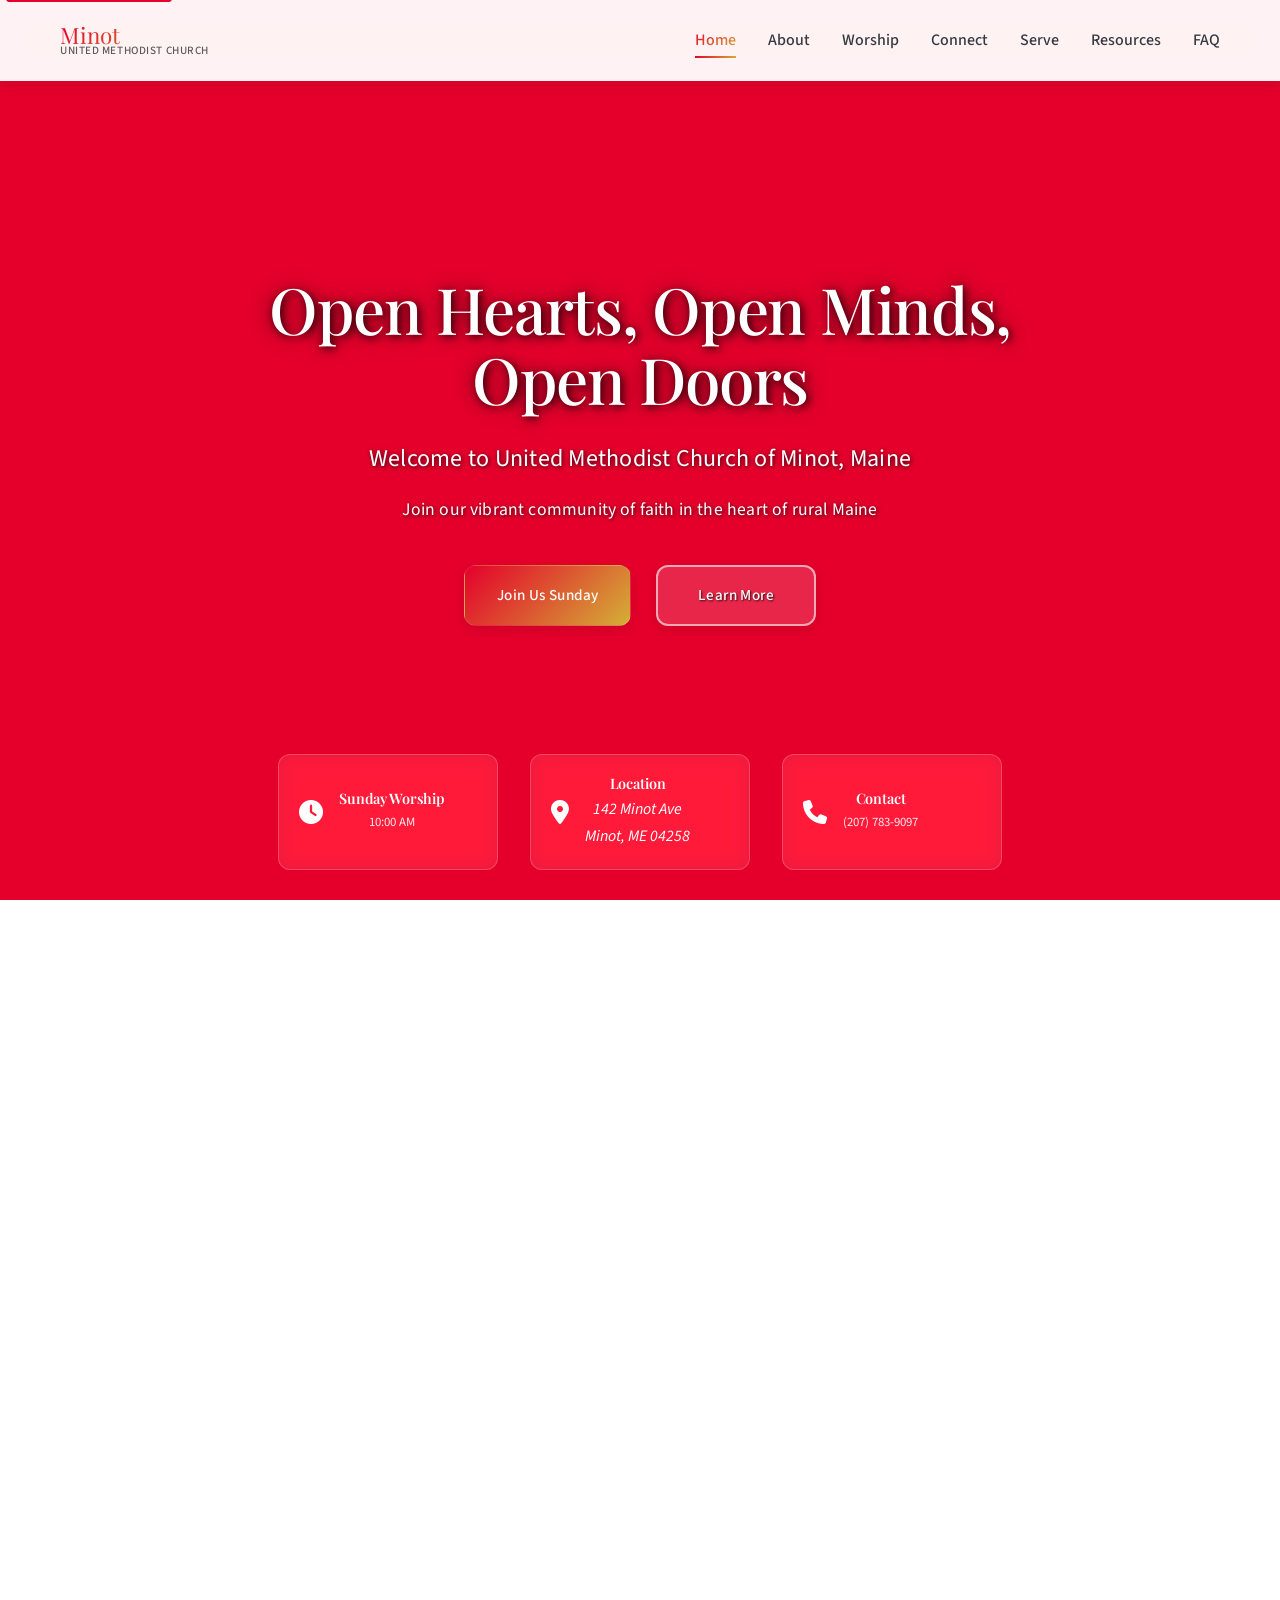
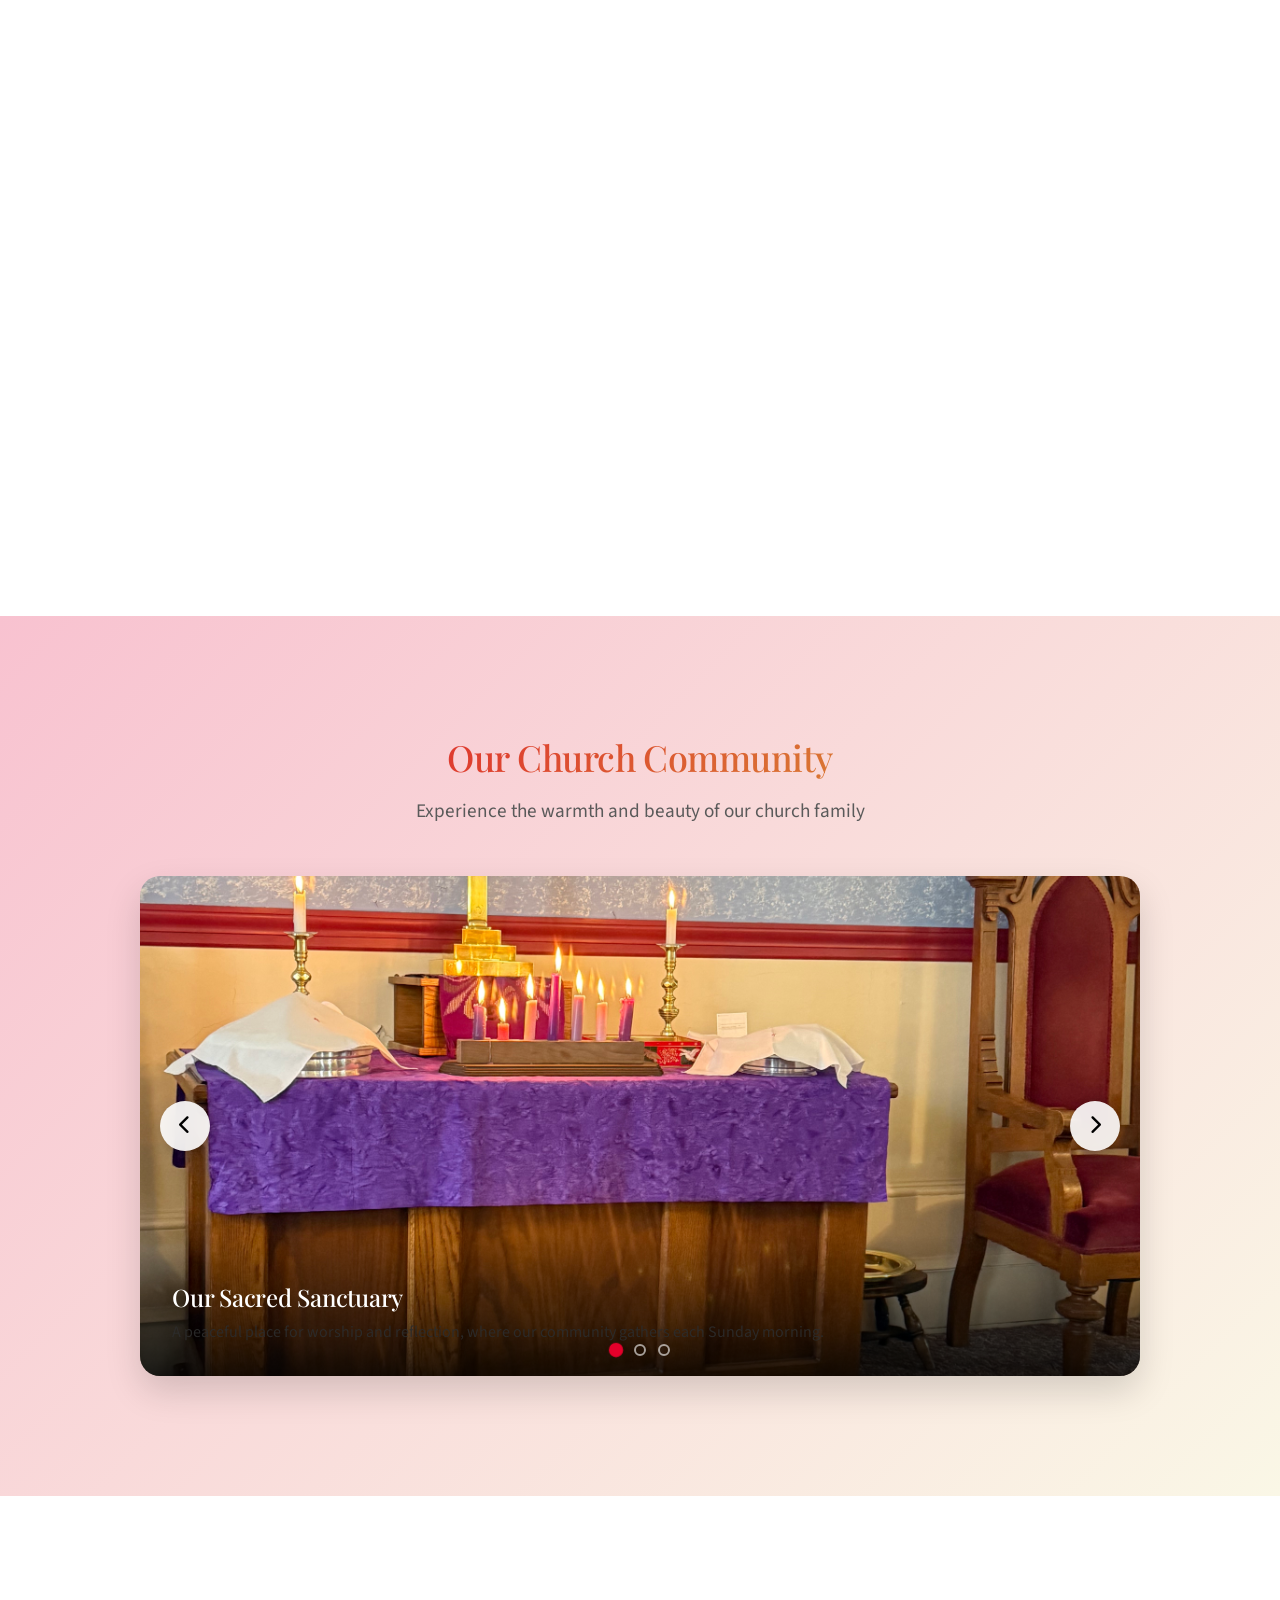
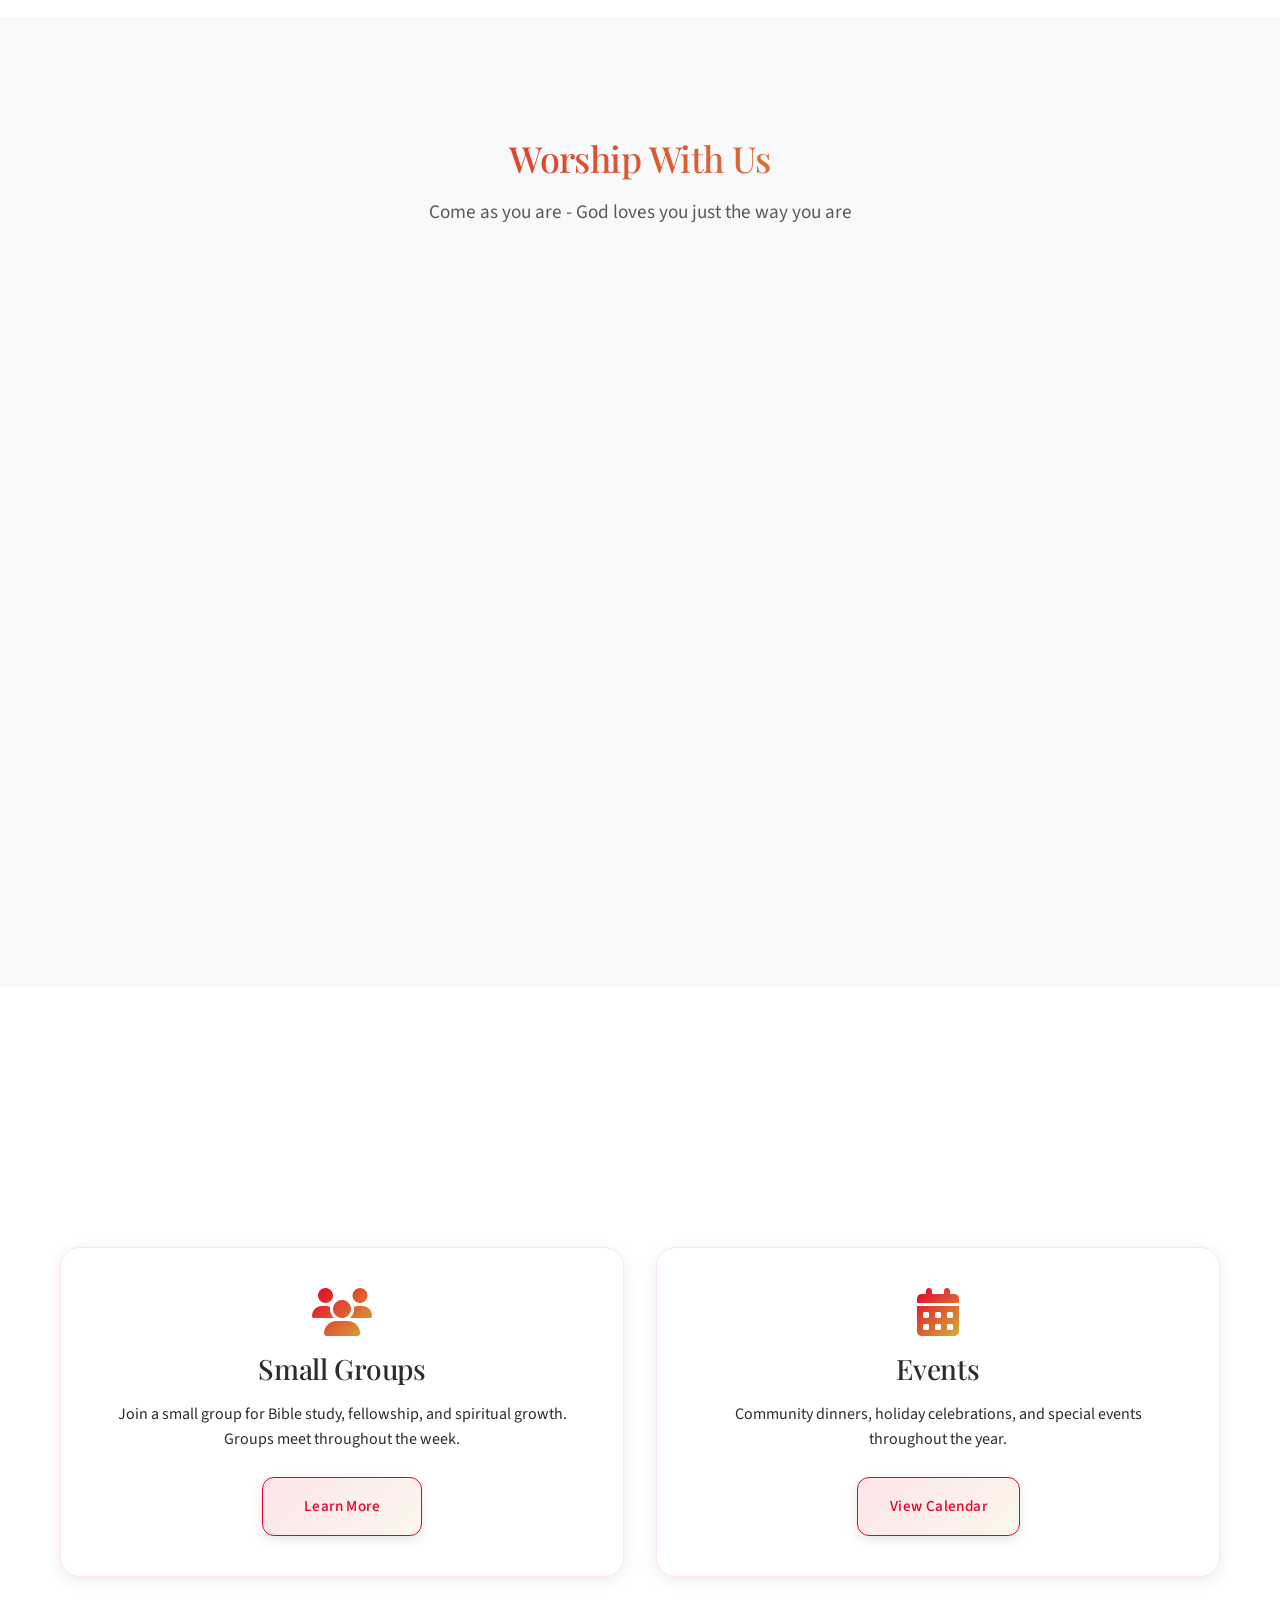
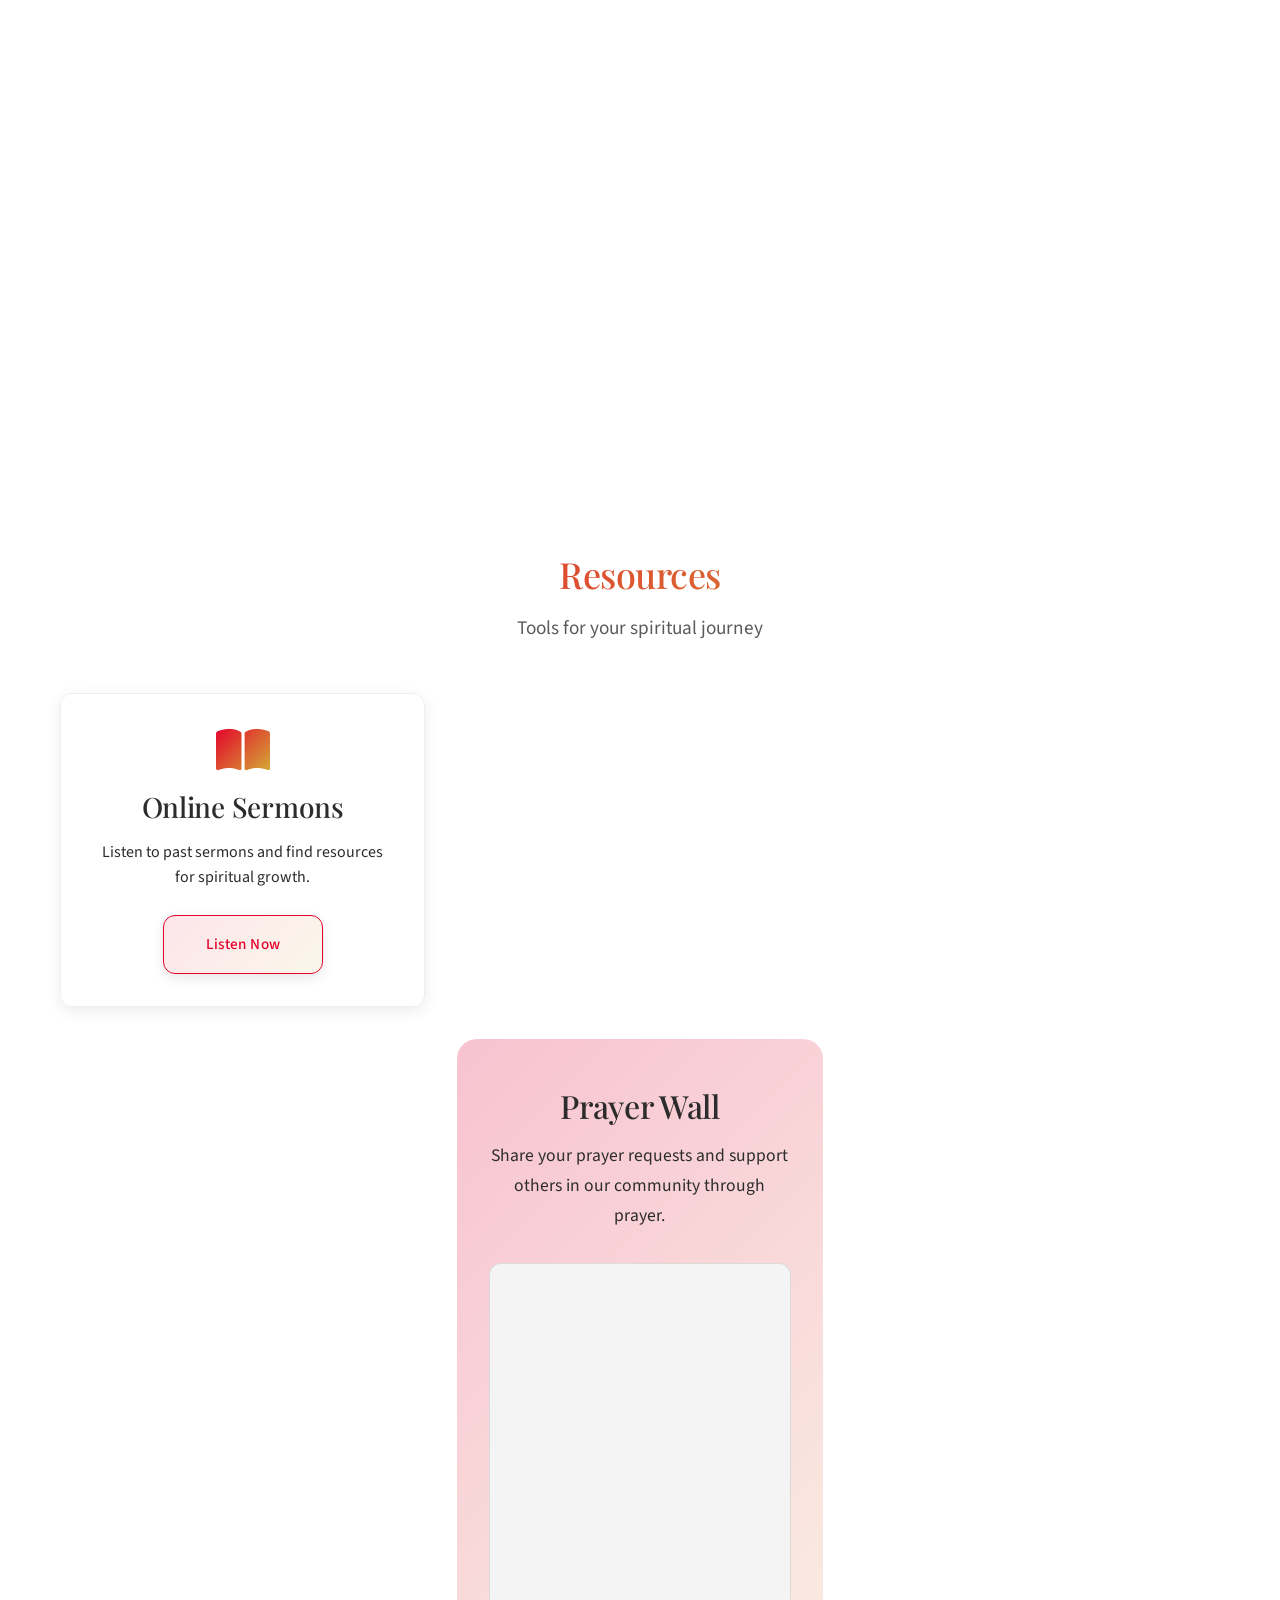
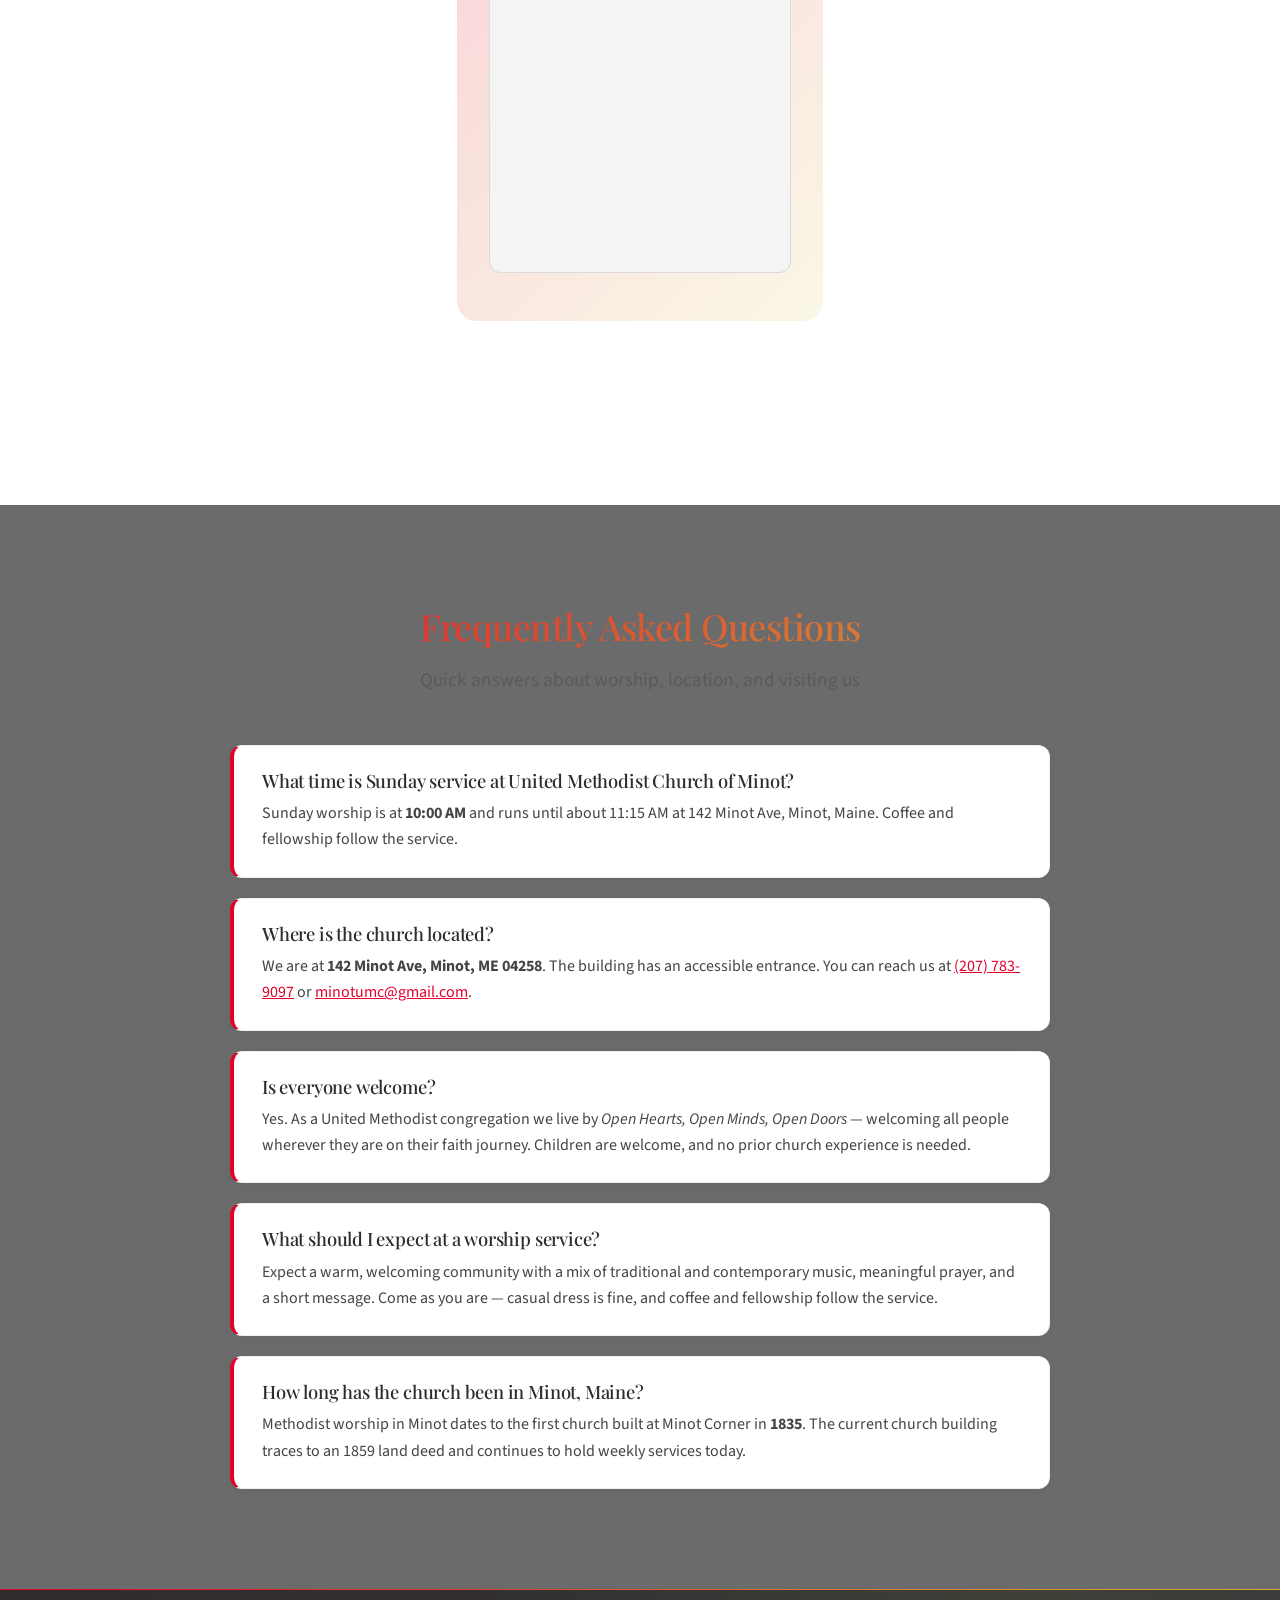
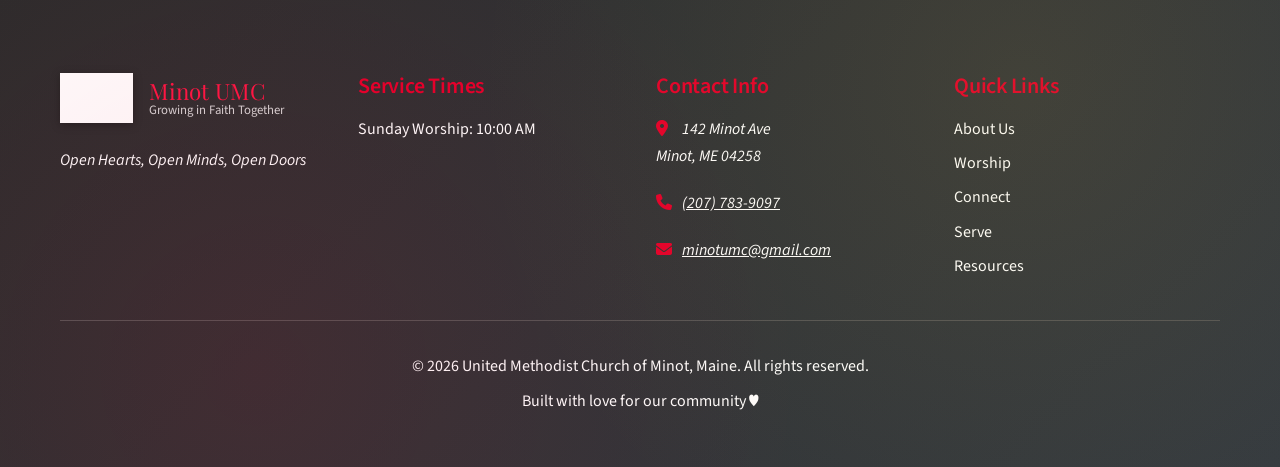
==== index.html @ 12379290 "Add Christmas Fair event section to homepage" ====
<!DOCTYPE html>
<html lang="en">
<head>
    <meta charset="UTF-8">
    <meta name="viewport" content="width=device-width, initial-scale=1.0, viewport-fit=cover">
    <title>United Methodist Church of Minot, Maine - Open Hearts, Open Minds, Open Doors</title>
    <meta name="description" content="Welcome to United Methodist Church of Minot, Maine. Join our vibrant community of faith in rural Maine. Sunday worship at 10 AM. Open Hearts, Open Minds, Open Doors.">
    <meta name="keywords" content="United Methodist Church, Minot Maine, church community, worship service, faith, prayer, Christian church">
    <meta name="author" content="United Methodist Church of Minot">

    <!-- Enhanced SEO and Social Media Meta Tags -->
    <meta property="og:title" content="United Methodist Church of Minot, Maine">
    <meta property="og:description" content="Join our welcoming community of faith in rural Maine. Sunday worship at 10 AM. Open Hearts, Open Minds, Open Doors.">
    <meta property="og:type" content="website">
    <meta property="og:url" content="https://umc-minot-maine.netlify.app/">
    <meta property="og:image" content="https://umc-minot-maine.netlify.app/images/minot+umc.jpg">
    <meta property="og:image:alt" content="United Methodist Church of Minot, Maine">
    <meta property="og:locale" content="en_US">
    <meta property="og:site_name" content="UMC Minot">

    <meta name="twitter:card" content="summary_large_image">
    <meta name="twitter:title" content="United Methodist Church of Minot, Maine">
    <meta name="twitter:description" content="Join our welcoming community of faith in rural Maine. Sunday worship at 10 AM.">
    <meta name="twitter:image" content="https://umc-minot-maine.netlify.app/images/minot+umc.jpg">

    <!-- Geo Meta Tags (local search / map discovery) -->
    <meta name="geo.region" content="US-ME">
    <meta name="geo.placename" content="Minot, Maine">
    <meta name="geo.position" content="44.0851445;-70.3191671">
    <meta name="ICBM" content="44.0851445, -70.3191671">

    <!-- Canonical URL -->
    <link rel="canonical" href="https://umc-minot-maine.netlify.app/">

    <!-- Preconnect to font hosts for faster rendering -->
    <link rel="preconnect" href="https://fonts.googleapis.com">
    <link rel="preconnect" href="https://fonts.gstatic.com" crossorigin>

    <!-- Google Fonts - Updated for Professional Typography -->
    <link href="https://fonts.googleapis.com/css2?family=Playfair+Display:wght@400;500;600;700&family=Source+Sans+Pro:wght@300;400;500;600;700&display=swap" rel="stylesheet">

    <!-- Font Awesome Icons -->
    <link rel="stylesheet" href="https://cdnjs.cloudflare.com/ajax/libs/font-awesome/6.4.0/css/all.min.css">

    <!-- Brand Design Tokens -->
    <link rel="stylesheet" href="brand-tokens.css">

    <!-- Custom CSS -->
    <link rel="stylesheet" href="styles.css">

    <!-- Favicon -->
    <link rel="icon" type="image/svg+xml" href="favicon.svg">

    <!-- PWA Manifest -->
    <link rel="manifest" href="manifest.json">
    <meta name="theme-color" content="#e4002b">
    <meta name="apple-mobile-web-app-capable" content="yes">
    <meta name="apple-mobile-web-app-status-bar-style" content="default">
    <meta name="apple-mobile-web-app-title" content="UMC Minot">
</head>
<body>
    <!-- Skip to content link for accessibility -->
    <a href="#main-content" class="skip-link">Skip to main content</a>

    <!-- Enhanced Navigation with Better Accessibility -->
    <nav class="navbar" id="navbar" role="navigation" aria-label="Main navigation">
        <div class="nav-container">
            <div class="nav-logo">
                <div class="logo-text-container">
                    <span class="logo-text-main">Minot</span>
                    <span class="logo-text-sub">United Methodist Church</span>
                </div>
            </div>

            <div class="nav-menu" id="nav-menu" aria-hidden="true">
                <a href="#home" class="nav-link active" aria-current="page">Home</a>
                <a href="#about" class="nav-link">About</a>
                <a href="#worship" class="nav-link">Worship</a>
                <a href="#connect" class="nav-link">Connect</a>
                <a href="#serve" class="nav-link">Serve</a>
                <a href="#resources" class="nav-link">Resources</a>
                <a href="#faq" class="nav-link">FAQ</a>
            </div>

            <button class="nav-toggle" id="nav-toggle" aria-expanded="false" aria-controls="nav-menu" aria-label="Toggle navigation menu">
                <span class="bar" aria-hidden="true"></span>
                <span class="bar" aria-hidden="true"></span>
                <span class="bar" aria-hidden="true"></span>
            </button>
        </div>
    </nav>

    <!-- Enhanced Hero Section with Better Accessibility -->
    <main id="main-content">
    <section id="home" class="hero" role="banner" aria-label="Welcome to UMC Minot">
        <div class="hero-overlay" aria-hidden="true"></div>
        <header class="hero-content">
            <h1 class="hero-title">Open Hearts, Open Minds, Open Doors</h1>
            <p class="hero-subtitle">Welcome to United Methodist Church of Minot, Maine</p>
            <p class="hero-description">Join our vibrant community of faith in the heart of rural Maine</p>
            <div class="hero-buttons">
                <a href="#worship" class="btn btn-primary" data-animation="pulse">Join Us Sunday</a>
                <a href="#about" class="btn btn-secondary">Learn More</a>
            </div>
        </header>
        <aside class="hero-info" aria-label="Quick church information">
            <div class="info-card glass-effect hover-lift">
                <i class="fas fa-clock" aria-hidden="true"></i>
                <div>
                    <h3>Sunday Worship</h3>
                    <p><time datetime="10:00">10:00 AM</time></p>
                </div>
            </div>
            <div class="info-card glass-effect hover-lift">
                <i class="fas fa-map-marker-alt" aria-hidden="true"></i>
                <div>
                    <h3>Location</h3>
                    <p>
                        <address>142 Minot Ave<br>Minot, ME 04258</address>
                    </p>
                </div>
            </div>
            <div class="info-card glass-effect hover-lift">
                <i class="fas fa-phone" aria-hidden="true"></i>
                <div>
                    <h3>Contact</h3>
                    <p><a href="tel:+12077839097" class="phone-link">(207) 783-9097</a></p>
                </div>
            </div>
        </aside>
    </section>

    <!-- Christmas Fair Event Promo -->
    <section id="christmas-fair" class="event-promo" aria-labelledby="christmas-fair-heading">
        <div class="container">
            <div class="event-promo-grid">
                <figure class="event-promo-image animate-on-scroll" data-animation="slide-in-left">
                    <img src="images/christmas-fair-flyer-2026.jpg" alt="Minot Methodist Church Christmas Fair flyer: Saturday, November 7th, 9:00 AM to 1:00 PM at Minot UMC, 142 Minot Ave, Minot. Featuring fresh Cabot cheese, fish and corn chowder, pies, meatballs, beans, candy, fudge, and crafts. Kids' corner: make a bracelet or mini ornament for $1.00." loading="lazy">
                </figure>
                <div class="event-promo-content animate-on-scroll" data-animation="slide-in-right">
                    <h2 id="christmas-fair-heading">Christmas Fair</h2>
                    <p class="event-promo-meta"><i class="fas fa-calendar-day" aria-hidden="true"></i> <time datetime="2026-11-07">Saturday, November 7th</time> &bull; 9:00 AM&ndash;1:00 PM</p>
                    <p class="event-promo-meta"><i class="fas fa-map-marker-alt" aria-hidden="true"></i> Minot UMC, 142 Minot Ave, Minot</p>
                    <p>Join us for fresh Cabot cheese, fish &amp; corn chowder, pies, meatballs, beans, candy, fudge, and crafts. Kids&rsquo; corner: make your own bracelet or a mini ornament for $1.00.</p>
                    <a href="https://maps.google.com/?q=142+Minot+Ave,+Minot,+ME+04258" class="btn btn-primary" target="_blank" rel="noopener noreferrer">
                        <i class="fas fa-directions" aria-hidden="true"></i> Get Directions
                    </a>
                </div>
            </div>
        </div>
    </section>

    <!-- Image Carousel Section -->
    <section class="church-gallery" aria-labelledby="gallery-heading">
        <div class="container">
            <header class="section-header animate-on-scroll">
                <h2 id="gallery-heading">Our Church Community</h2>
                <p>Experience the warmth and beauty of our church family</p>
            </header>

            <div class="carousel-container">
                <div class="carousel" id="church-carousel">
                    <div class="carousel-track">
                        <div class="carousel-slide active" data-slide="0">
                            <img src="images/img_0469.jpeg" alt="Beautiful sanctuary with purple altar decorations during worship" loading="lazy" onerror="console.log('Image failed to load:', this.src); this.style.border='3px solid red';">
                            <div class="carousel-caption">
                                <h3>Our Sacred Sanctuary</h3>
                                <p>A peaceful place for worship and reflection, where our community gathers each Sunday morning.</p>
                            </div>
                        </div>
                        <div class="carousel-slide" data-slide="1">
                            <img src="images/img_0921.jpeg" alt="Community fellowship with members sharing s'mores together" loading="lazy" onerror="console.log('Image failed to load:', this.src); this.style.border='3px solid red';">
                            <div class="carousel-caption">
                                <h3>Fellowship & Community</h3>
                                <p>Building lasting friendships through shared meals, activities, and meaningful connections.</p>
                            </div>
                        </div>
                        <div class="carousel-slide" data-slide="2">
                            <img src="images/img_6514.jpeg" alt="Christmas decorated sanctuary with nativity scene and festive decorations" loading="lazy" onerror="console.log('Image failed to load:', this.src); this.style.border='3px solid red';">
                            <div class="carousel-caption">
                                <h3>Celebrating Together</h3>
                                <p>From Christmas to Easter, we celebrate the seasons of faith with joy and reverence.</p>
                            </div>
                        </div>
                    </div>
                </div>

                <!-- Carousel Controls -->
                <button class="carousel-btn carousel-btn-prev" aria-label="Previous image" id="carousel-prev">
                    <i class="fas fa-chevron-left" aria-hidden="true"></i>
                </button>
                <button class="carousel-btn carousel-btn-next" aria-label="Next image" id="carousel-next">
                    <i class="fas fa-chevron-right" aria-hidden="true"></i>
                </button>

                <!-- Carousel Indicators -->
                <div class="carousel-indicators">
                    <button class="carousel-indicator active" data-slide-to="0" aria-label="Go to slide 1"></button>
                    <button class="carousel-indicator" data-slide-to="1" aria-label="Go to slide 2"></button>
                    <button class="carousel-indicator" data-slide-to="2" aria-label="Go to slide 3"></button>
                </div>
            </div>
        </div>
    </section>

    <!-- Enhanced About Section -->
    <section id="about" class="about" aria-labelledby="about-heading">
        <div class="container">
            <header class="section-header animate-on-scroll">
                <h2 id="about-heading">About Our Church</h2>
                <p>Serving the Minot community for over 150 years</p>
            </header>

            <div class="about-grid">
                <article class="about-text animate-on-scroll" data-animation="slide-in-left">
                    <h3>Our Story</h3>
                    <p>The United Methodist Church of Minot has deep roots in our rural Maine community, dating back to <time datetime="1835">1835</time> when it was originally established as the Minot Corner Methodist Church on Old Woodman Hill Road. This initial structure was later dismantled and its materials were used in the construction of our present church building, which continues to hold weekly services today.</p>

                    <p>The deed for the land on which our current church stands is dated <time datetime="1859">1859</time>, with the land purchased for seventy-five dollars. Our church's history is intertwined with the town of Minot itself, which was incorporated on February 18, 1802, from a portion of the town of Poland. The town was named after George Richards Minot, a historian and judge who aided in its incorporation.</p>

                    <p>The area's religious history runs deep, with the first meetinghouse in the region raised in <time datetime="1794">1794</time> on what is now Death Valley Road. The first church at Minot Corner was built in 1835, reflecting the community's early development as an industrial center with mills and other businesses. With a population of 2,766, Minot remains a close-knit community where neighbors know neighbors and faith runs deep.</p>

                    <p>We believe in the United Methodist tradition of <em>"Open Hearts, Open Minds, Open Doors"</em> - welcoming all people regardless of where they are in their faith journey. Our church is a place where questions are encouraged, doubts are embraced, and love is unconditional.</p>

                    <div class="values-grid">
                        <div class="value-item animate-on-scroll animate-delay-1" data-animation="scale-in">
                            <i class="fas fa-heart text-gradient" aria-hidden="true"></i>
                            <h4>Open Hearts</h4>
                            <p>We welcome all with love and compassion</p>
                        </div>
                        <div class="value-item animate-on-scroll animate-delay-2" data-animation="scale-in">
                            <i class="fas fa-brain text-gradient" aria-hidden="true"></i>
                            <h4>Open Minds</h4>
                            <p>We encourage questions and spiritual growth</p>
                        </div>
                        <div class="value-item animate-on-scroll animate-delay-3" data-animation="scale-in">
                            <i class="fas fa-door-open text-gradient" aria-hidden="true"></i>
                            <h4>Open Doors</h4>
                            <p>All are welcome in God's house</p>
                        </div>
                    </div>
                </article>

                <figure class="about-image animate-on-scroll" data-animation="slide-in-right">
                    <img src="images/minot+umc.jpg" alt="United Methodist Church of Minot, Maine building exterior" width="600" height="400" loading="lazy">
                </figure>
            </div>
        </div>
    </section>

    <!-- Worship Section -->
    <section id="worship" class="worship">
        <div class="container">
            <div class="section-header">
                <h2>Worship With Us</h2>
                <p>Come as you are - God loves you just the way you are</p>
            </div>

            <div class="worship-grid">
                <div class="worship-info">
                    <div class="service-card">
                        <h3>Sunday Worship Service</h3>
                        <div class="service-details">
                            <div class="detail-item">
                                <i class="fas fa-clock"></i>
                                <span>10:00 AM - 11:15 AM</span>
                            </div>
                            <div class="detail-item">
                                <i class="fas fa-music"></i>
                                <span>Traditional & Contemporary Music</span>
                            </div>
                            <div class="detail-item">
                                <i class="fas fa-baby"></i>
                                <span>Children Welcome</span>
                            </div>
                            <div class="detail-item">
                                <i class="fas fa-wheelchair"></i>
                                <span>Accessible Entrance</span>
                            </div>
                        </div>
                    </div>

                    <div class="service-card">
                        <h3>What to Expect</h3>
                        <ul>
                            <li>Warm, welcoming community</li>
                            <li>Meaningful worship and prayer</li>
                            <li>Coffee and fellowship after service</li>
                        </ul>
                    </div>
                </div>

                <div class="worship-image">
                    <img src="images/minotlogo.jpg" alt="Minot United Methodist Church">
                </div>
            </div>
        </div>
    </section>

    <!-- Enhanced Connect Section -->
    <section id="connect" class="connect" aria-labelledby="connect-heading">
        <div class="container">
            <header class="section-header animate-on-scroll">
                <h2 id="connect-heading">Connect & Grow</h2>
                <p>Find your place in our church family</p>
            </header>

            <div class="connect-grid">
                <article class="connect-card animate-on-scroll animate-delay-1">
                    <i class="fas fa-users text-gradient" aria-hidden="true"></i>
                    <h3>Small Groups</h3>
                    <p>Join a small group for Bible study, fellowship, and spiritual growth. Groups meet throughout the week.</p>
                    <a href="#" class="btn btn-outline" aria-describedby="small-groups-desc">
                        Learn More
                        <span id="small-groups-desc" class="sr-only">about small groups</span>
                    </a>
                </article>

                <article class="connect-card animate-on-scroll animate-delay-4">
                    <i class="fas fa-calendar-alt text-gradient" aria-hidden="true"></i>
                    <h3>Events</h3>
                    <p>Community dinners, holiday celebrations, and special events throughout the year.</p>
                    <a href="calendar.html" class="btn btn-outline" aria-describedby="events-desc">
                        View Calendar
                        <span id="events-desc" class="sr-only">of upcoming church events</span>
                    </a>
                </article>
            </div>

            <!-- Prayer Request Call to Action -->
            <aside class="prayer-cta-section animate-on-scroll" aria-labelledby="prayer-heading">
                <h3 id="prayer-heading">Prayer Support</h3>
                <p>Share your prayer requests and lift up others in prayer. Visit our Prayer Wall to connect with our caring community.</p>
                <a href="pastoral-care.html" class="btn btn-primary">Visit Prayer Wall</a>
            </aside>
        </div>
    </section>


    <!-- Resources Section -->
    <section id="resources" class="resources">
        <div class="container">
            <div class="section-header">
                <h2>Resources</h2>
                <p>Tools for your spiritual journey</p>
            </div>

            <div class="resources-grid">
                <div class="resource-card">
                    <i class="fas fa-book-open"></i>
                    <h3>Online Sermons</h3>
                    <p>Listen to past sermons and find resources for spiritual growth.</p>
                    <a href="#" class="btn btn-outline">Listen Now</a>
                </div>

                <div class="resource-card">
                    <i class="fas fa-calendar"></i>
                    <h3>Church Calendar</h3>
                    <p>Stay up to date with all church events, meetings, and activities.</p>
                    <a href="calendar.html" class="btn btn-outline">View Calendar</a>
                </div>

                <div class="resource-card">
                    <i class="fas fa-bible"></i>
                    <h3>Bible Study</h3>
                    <p>Daily devotionals and Bible study guides for personal growth.</p>
                    <a href="bible-study.html" class="btn btn-outline">Get Started</a>
                </div>

                <div class="resource-card">
                    <i class="fas fa-heart"></i>
                    <h3>Pastoral Care</h3>
                    <p>Need prayer, counseling, or just someone to talk to? We're here.</p>
                    <a href="pastoral-care.html" class="btn btn-outline">Contact Pastor</a>
                </div>

                <!-- Prayer Wall in Resources -->
                <div class="resources-prayer-wall">
                    <h3>Prayer Wall</h3>
                    <p>Share your prayer requests and support others in our community through prayer.</p>
                    <div class="padlet-embed" style="border:1px solid rgba(0,0,0,0.1);border-radius:12px;box-sizing:border-box;overflow:hidden;position:relative;width:100%;background:#F4F4F4">
                        <p style="padding:0;margin:0">
                            <iframe src="https://padlet.com/embed/a2btm1nlryxn0i4z" frameborder="0" allow="camera;microphone;geolocation" style="width:100%;height:608px;display:block;padding:0;margin:0"></iframe>
                        </p>
                    </div>
                </div>
            </div>
        </div>
    </section>

    <!-- Frequently Asked Questions (answer-friendly content for AI & voice search) -->
    <section id="faq" class="faq" aria-labelledby="faq-heading">
        <div class="container">
            <header class="section-header animate-on-scroll">
                <h2 id="faq-heading">Frequently Asked Questions</h2>
                <p>Quick answers about worship, location, and visiting us</p>
            </header>

            <div class="faq-list">
                <article class="faq-item">
                    <h3>What time is Sunday service at United Methodist Church of Minot?</h3>
                    <p>Sunday worship is at <strong>10:00 AM</strong> and runs until about 11:15 AM at 142 Minot Ave, Minot, Maine. Coffee and fellowship follow the service.</p>
                </article>

                <article class="faq-item">
                    <h3>Where is the church located?</h3>
                    <p>We are at <strong>142 Minot Ave, Minot, ME 04258</strong>. The building has an accessible entrance. You can reach us at <a href="tel:+12077839097">(207) 783-9097</a> or <a href="mailto:minotumc@gmail.com">minotumc@gmail.com</a>.</p>
                </article>

                <article class="faq-item">
                    <h3>Is everyone welcome?</h3>
                    <p>Yes. As a United Methodist congregation we live by <em>Open Hearts, Open Minds, Open Doors</em> — welcoming all people wherever they are on their faith journey. Children are welcome, and no prior church experience is needed.</p>
                </article>

                <article class="faq-item">
                    <h3>What should I expect at a worship service?</h3>
                    <p>Expect a warm, welcoming community with a mix of traditional and contemporary music, meaningful prayer, and a short message. Come as you are — casual dress is fine, and coffee and fellowship follow the service.</p>
                </article>

                <article class="faq-item">
                    <h3>How long has the church been in Minot, Maine?</h3>
                    <p>Methodist worship in Minot dates to the first church built at Minot Corner in <strong>1835</strong>. The current church building traces to an 1859 land deed and continues to hold weekly services today.</p>
                </article>
            </div>
        </div>
    </section>
    </main>

    <!-- Enhanced Footer -->
    <footer class="footer" role="contentinfo">
        <div class="container">
            <div class="footer-content">
                <div class="footer-section">
                    <div class="footer-logo">
                        <img src="images/footer-logo.png" alt="Minot United Methodist Church tree logo" class="footer-logo-img" width="60" height="60" loading="lazy" onerror="this.style.display='none';">
                        <div class="footer-logo-text">
                            <span class="footer-logo-main">Minot UMC</span>
                            <span class="footer-logo-tagline">Growing in Faith Together</span>
                        </div>
                    </div>
                    <p><em>Open Hearts, Open Minds, Open Doors</em></p>
                </div>

                <div class="footer-section">
                    <h4>Service Times</h4>
                    <ul>
                        <li>Sunday Worship: <time datetime="10:00">10:00 AM</time></li>
                    </ul>
                </div>

                <div class="footer-section">
                    <h4>Contact Info</h4>
                    <address>
                        <p><i class="fas fa-map-marker-alt" aria-hidden="true"></i> 142 Minot Ave<br>Minot, ME 04258</p>
                        <p><i class="fas fa-phone" aria-hidden="true"></i> <a href="tel:+12077839097">(207) 783-9097</a></p>
                        <p><i class="fas fa-envelope" aria-hidden="true"></i> <a href="mailto:minotumc@gmail.com">minotumc@gmail.com</a></p>
                    </address>
                </div>

                <nav class="footer-section" aria-label="Footer navigation">
                    <h4>Quick Links</h4>
                    <ul>
                        <li><a href="#about">About Us</a></li>
                        <li><a href="#worship">Worship</a></li>
                        <li><a href="#connect">Connect</a></li>
                        <li><a href="#serve">Serve</a></li>
                        <li><a href="#resources">Resources</a></li>
                    </ul>
                </nav>
            </div>

            <div class="footer-bottom">
                <p>&copy; <span id="current-year">2024</span> United Methodist Church of Minot, Maine. All rights reserved.</p>
                <p>Built with love for our community ♥</p>
            </div>
        </div>
    </footer>

    <!-- Update current year dynamically -->
    <script>
        document.getElementById('current-year').textContent = new Date().getFullYear();
    </script>

    <!-- Enhanced JavaScript Loading with Performance Optimization -->
    <script src="script.js" defer></script>

    <!-- Structured Data: Church / LocalBusiness (primary entity) -->
    <script type="application/ld+json">
    {
        "@context": "https://schema.org",
        "@type": "Church",
        "@id": "https://umc-minot-maine.netlify.app/#church",
        "name": "United Methodist Church of Minot",
        "alternateName": "Minot UMC",
        "description": "A welcoming United Methodist congregation in Minot, Maine. Rooted in the community since 1835, we gather for Sunday worship at 10 AM under the motto Open Hearts, Open Minds, Open Doors.",
        "slogan": "Open Hearts, Open Minds, Open Doors",
        "url": "https://umc-minot-maine.netlify.app/",
        "logo": "https://umc-minot-maine.netlify.app/images/minotlogo.jpg",
        "image": "https://umc-minot-maine.netlify.app/images/minot+umc.jpg",
        "telephone": "+1-207-783-9097",
        "email": "minotumc@gmail.com",
        "foundingDate": "1835",
        "isAccessibleForFree": true,
        "publicAccess": true,
        "address": {
            "@type": "PostalAddress",
            "streetAddress": "142 Minot Ave",
            "addressLocality": "Minot",
            "addressRegion": "ME",
            "postalCode": "04258",
            "addressCountry": "US"
        },
        "geo": {
            "@type": "GeoCoordinates",
            "latitude": 44.0851445,
            "longitude": -70.3191671
        },
        "areaServed": [
            { "@type": "City", "name": "Minot, Maine" },
            { "@type": "City", "name": "Auburn, Maine" },
            { "@type": "City", "name": "Mechanic Falls, Maine" },
            { "@type": "City", "name": "Poland, Maine" }
        ],
        "openingHoursSpecification": [
            {
                "@type": "OpeningHoursSpecification",
                "dayOfWeek": "Sunday",
                "opens": "10:00",
                "closes": "11:15",
                "name": "Sunday Worship Service"
            }
        ],
        "amenityFeature": [
            { "@type": "LocationFeatureSpecification", "name": "Wheelchair accessible entrance", "value": true },
            { "@type": "LocationFeatureSpecification", "name": "Children welcome", "value": true },
            { "@type": "LocationFeatureSpecification", "name": "Fellowship after service", "value": true }
        ],
        "event": {
            "@type": "Event",
            "name": "Sunday Worship Service",
            "description": "Weekly worship service with traditional and contemporary music. All are welcome; children welcome and accessible entrance available.",
            "eventAttendanceMode": "https://schema.org/OfflineEventAttendanceMode",
            "eventStatus": "https://schema.org/EventScheduled",
            "startDate": "2026-01-04T10:00:00-05:00",
            "endDate": "2026-01-04T11:15:00-05:00",
            "eventSchedule": {
                "@type": "Schedule",
                "repeatFrequency": "P1W",
                "byDay": "https://schema.org/Sunday",
                "startTime": "10:00:00",
                "endTime": "11:15:00"
            },
            "isAccessibleForFree": true,
            "offers": {
                "@type": "Offer",
                "price": "0",
                "priceCurrency": "USD",
                "availability": "https://schema.org/InStock",
                "url": "https://umc-minot-maine.netlify.app/#worship"
            },
            "location": {
                "@type": "Place",
                "name": "United Methodist Church of Minot",
                "address": {
                    "@type": "PostalAddress",
                    "streetAddress": "142 Minot Ave",
                    "addressLocality": "Minot",
                    "addressRegion": "ME",
                    "postalCode": "04258",
                    "addressCountry": "US"
                }
            },
            "organizer": {
                "@type": "Organization",
                "name": "United Methodist Church of Minot",
                "url": "https://umc-minot-maine.netlify.app/"
            }
        }
    }
    </script>

    <!-- Structured Data: FAQ (drives AI answer boxes & voice search) -->
    <script type="application/ld+json">
    {
        "@context": "https://schema.org",
        "@type": "FAQPage",
        "mainEntity": [
            {
                "@type": "Question",
                "name": "What time is Sunday service at United Methodist Church of Minot?",
                "acceptedAnswer": {
                    "@type": "Answer",
                    "text": "Sunday worship at the United Methodist Church of Minot, Maine is at 10:00 AM and runs until about 11:15 AM. Coffee and fellowship follow the service."
                }
            },
            {
                "@type": "Question",
                "name": "Where is the United Methodist Church of Minot located?",
                "acceptedAnswer": {
                    "@type": "Answer",
                    "text": "The church is located at 142 Minot Ave, Minot, Maine 04258. The building has an accessible entrance, and you can reach the office at (207) 783-9097."
                }
            },
            {
                "@type": "Question",
                "name": "Is everyone welcome at Minot UMC?",
                "acceptedAnswer": {
                    "@type": "Answer",
                    "text": "Yes. As a United Methodist congregation we live by the motto Open Hearts, Open Minds, Open Doors, welcoming all people regardless of where they are in their faith journey. Children are welcome and no prior church experience is needed."
                }
            },
            {
                "@type": "Question",
                "name": "What should I expect at a worship service?",
                "acceptedAnswer": {
                    "@type": "Answer",
                    "text": "Expect a warm, welcoming community with a mix of traditional and contemporary music, meaningful prayer and a short message. Come as you are; casual dress is fine, and coffee and fellowship follow the service."
                }
            },
            {
                "@type": "Question",
                "name": "How long has the church been in Minot, Maine?",
                "acceptedAnswer": {
                    "@type": "Answer",
                    "text": "Methodist worship in Minot dates to the first church built at Minot Corner in 1835. The current church building traces to an 1859 land deed and continues to hold weekly services today."
                }
            }
        ]
    }
    </script>

    <!-- Screen reader only styles -->
    <style>
        .sr-only {
            position: absolute;
            width: 1px;
            height: 1px;
            padding: 0;
            margin: -1px;
            overflow: hidden;
            clip: rect(0, 0, 0, 0);
            white-space: nowrap;
            border: 0;
        }

        .phone-link {
            color: inherit;
            text-decoration: none;
        }

        .phone-link:hover {
            text-decoration: underline;
        }

        /* Loading animations for enhanced UX */
        @keyframes slideInRight {
            from {
                opacity: 0;
                transform: translateX(30px);
            }
            to {
                opacity: 1;
                transform: translateX(0);
            }
        }

        /* Enhanced form styles */
        .prayer-form.submitted {
            animation: scaleIn 0.3s ease-out;
        }

        @keyframes scaleIn {
            0% { transform: scale(1); }
            50% { transform: scale(1.02); }
            100% { transform: scale(1); }
        }

        /* Body class for JavaScript-enabled features */
        .js-enabled .animate-on-scroll {
            opacity: 0;
            transform: translateY(50px);
        }

        .menu-open {
            overflow: hidden;
        }

        /* Footer text visibility fixes */
        .footer address,
        .footer address p,
        .footer address a,
        .footer p,
        .footer li,
        .footer-section p {
            color: #ffffff !important;
        }

        .footer address a:hover {
            color: var(--brand-crimson) !important;
        }
    </style>
</body>
</html>

<!--
╔══════════════════════════════════════════════════════════════════════════════╗
║                                                                              ║
║   ███╗   ███╗ █████╗ ██████╗ ███████╗    ██████╗ ██╗   ██╗                   ║
║   ████╗ ████║██╔══██╗██╔══██╗██╔════╝    ██╔══██╗╚██╗ ██╔╝                   ║
║   ██╔████╔██║███████║██║  ██║█████╗      ██████╔╝ ╚████╔╝                    ║
║   ██║╚██╔╝██║██╔══██║██║  ██║██╔══╝      ██╔══██╗  ╚██╔╝                     ║
║   ██║ ╚═╝ ██║██║  ██║██████╔╝███████╗    ██████╔╝   ██║                      ║
║   ╚═╝     ╚═╝╚═╝  ╚═╝╚═════╝ ╚══════╝    ╚═════╝    ╚═╝                      ║
║                                                                              ║
║        ██╗██╗   ██╗███████╗████████╗██╗███╗   ██╗                            ║
║        ██║██║   ██║██╔════╝╚══██╔══╝██║████╗  ██║                            ║
║        ██║██║   ██║███████╗   ██║   ██║██╔██╗ ██║                            ║
║   ██   ██║██║   ██║╚════██║   ██║   ██║██║╚██╗██║                            ║
║   ╚█████╔╝╚██████╔╝███████║   ██║   ██║██║ ╚████║                            ║
║    ╚════╝  ╚═════╝ ╚══════╝   ╚═╝   ╚═╝╚═╝  ╚═══╝                            ║
║                                                                              ║
║      ██╗  ██╗ █████╗ ██████╗ ██╗   ██╗███████╗██╗   ██╗                      ║
║      ██║  ██║██╔══██╗██╔══██╗██║   ██║██╔════╝╚██╗ ██╔╝                      ║
║      ███████║███████║██████╔╝██║   ██║█████╗   ╚████╔╝                       ║
║      ██╔══██║██╔══██║██╔══██╗╚██╗ ██╔╝██╔══╝    ╚██╔╝                        ║
║      ██║  ██║██║  ██║██║  ██║ ╚████╔╝ ███████╗   ██║                         ║
║      ╚═╝  ╚═╝╚═╝  ╚═╝╚═╝  ╚═╝  ╚═══╝  ╚══════╝   ╚═╝                         ║
║                                                                              ║
║                                                                              ║
║                                                                              ║
╚══════════════════════════════════════════════════════════════════════════════╝
-->
---- brand-tokens.css ----
/* UMC Minot Brand Design Tokens - Methodist Flame Inspired

   METHODIST FLAME COLOR SYSTEM
   ============================

   This color palette is inspired by the traditional Methodist flame symbolism:
   - The flame represents the Holy Spirit's presence and power
   - Crimson red echoes the official UMC brand color (#e4002b)
   - Gold accents honor the flame's warm glow tradition
   - The combination reflects both Pentecost and John Wesley's "strangely warmed" heart

   PRIMARY CRIMSON PALETTE:
   - --brand-crimson: #e4002b (Official UMC red, authentic Methodist branding)
   - --brand-crimson-light: #ff1744 (Bright red accents and hover states)
   - --brand-crimson-lighter: #f8c2d0 (Light backgrounds, 4.5:1 contrast with dark text)
   - --brand-crimson-dark: #b71c1c (Strong contrast and borders)
   - --brand-crimson-deeper: #8b0000 (High contrast text, 7:1 ratio)
   - --brand-crimson-subtle: #fdf1f3 (Barely-there tint for sections)

   METHODIST GOLD ACCENTS:
   - --brand-gold: #d4af37 (Classic Methodist gold)
   - --brand-gold-light: #f1d870 (Highlights and warm accents)
   - --brand-gold-dark: #b8860b (Contrast and depth)
   - --brand-gold-subtle: #faf7e6 (Light warm backgrounds)

   ACCESSIBILITY COMPLIANCE:
   - All color combinations meet WCAG 2.1 AA standards (4.5:1 minimum)
   - High contrast mode provides enhanced ratios
   - Dark mode adaptations maintain accessibility
   - Semantic colors harmonize with the Methodist palette

   GRADIENT COMBINATIONS:
   - Methodist flame gradients (crimson to gold)
   - Warm glow effects for special elements
   - Hero sections with flame-inspired overlays

   IMPLEMENTATION:
   - Legacy compatibility maintained (--brand-orange maps to --brand-crimson)
   - CSS custom properties for easy theming
   - Utility classes for rapid development
   - Special flame effects for Methodist authenticity

 */

:root {

  /* ================================
     WCAG ACCESSIBILITY REFERENCE
     ================================

     CONTRAST RATIOS ACHIEVED:
     - brand-crimson on white: 5.2:1 (AA compliant)
     - brand-crimson-deeper on white: 8.1:1 (AAA compliant)
     - white text on brand-crimson: 5.2:1 (AA compliant)
     - brand-gold-dark on white: 4.6:1 (AA compliant)
     - brand-charcoal on white: 11.2:1 (AAA compliant)

     All combinations exceed WCAG 2.1 AA minimum of 4.5:1
   */
  /* ================================
     PRIMARY BRAND COLORS - Methodist Flame Inspired
     ================================ */

  /* Primary Crimson Red - Based on Official UMC Red */
  --brand-crimson: #e4002b;           /* Official UMC red, authentic Methodist branding */
  --brand-crimson-light: #ff1744;     /* Bright red for accents */
  --brand-crimson-lighter: #f8c2d0;   /* Very light for backgrounds (WCAG AA compliant) */
  --brand-crimson-dark: #b71c1c;      /* Pure dark red for contrast */
  --brand-crimson-deeper: #8b0000;    /* Deep red for high contrast text */
  --brand-crimson-subtle: #fdf1f3;    /* Barely-there crimson tint */

  /* Gold Accents - Methodist Flame Tradition */
  --brand-gold: #d4af37;             /* Classic gold, flame accent */
  --brand-gold-light: #f1d870;       /* Light gold for highlights */
  --brand-gold-dark: #b8860b;        /* Dark gold for contrast */
  --brand-gold-subtle: #faf7e6;      /* Light gold background */

  /* Supporting Neutrals - Warm and Professional */
  --brand-charcoal: #2c2c2c;         /* Rich charcoal, cross-inspired */
  --brand-warm-gray: #6b6b6b;        /* Warm neutral gray */
  --brand-cool-gray: #5a5a5a;        /* Cool neutral for balance */

  /* Legacy Compatibility - Mapping old variables to new crimson system */
  --brand-orange: var(--brand-crimson);       /* Maps to primary crimson */
  --brand-orange-light: var(--brand-crimson-light);
  --brand-orange-dark: var(--brand-crimson-dark);
  --brand-orange-subtle: var(--brand-crimson-subtle);
  --brand-purple: var(--brand-charcoal);      /* Maps to charcoal */
  --brand-purple-light: var(--brand-warm-gray);
  --brand-purple-dark: var(--brand-charcoal);
  --brand-purple-subtle: var(--brand-crimson-subtle);
  --brand-deep-purple: var(--brand-charcoal);
  --brand-neutral-warm: var(--brand-warm-gray);
  --brand-neutral-cool: var(--brand-cool-gray);

  /* ================================
     GRADIENT COMBINATIONS - Methodist Flame Inspired
     ================================ */

  /* Methodist Flame Gradients - Crimson to Gold */
  --gradient-flame: linear-gradient(135deg, var(--brand-crimson) 0%, var(--brand-gold) 100%);
  --gradient-flame-reverse: linear-gradient(135deg, var(--brand-gold) 0%, var(--brand-crimson) 100%);
  --gradient-flame-subtle: linear-gradient(135deg, var(--brand-crimson-lighter) 0%, var(--brand-gold-subtle) 100%);

  /* Primary Brand Gradients */
  --gradient-primary: linear-gradient(135deg, var(--brand-crimson) 0%, var(--brand-crimson-dark) 100%);
  --gradient-secondary: linear-gradient(135deg, var(--brand-gold) 0%, var(--brand-gold-dark) 100%);
  --gradient-tertiary: linear-gradient(135deg, var(--brand-charcoal) 0%, var(--brand-warm-gray) 100%);

  /* Contextual Gradients */
  --gradient-hero: linear-gradient(135deg, rgba(228, 0, 43, 0.95) 0%, rgba(212, 175, 55, 0.85) 100%);
  --gradient-card: linear-gradient(145deg, rgba(255, 255, 255, 0.95) 0%, rgba(255, 255, 255, 0.9) 100%);
  --gradient-text: linear-gradient(45deg, var(--brand-crimson) 30%, var(--brand-gold) 70%);
  --gradient-button-hover: linear-gradient(135deg, var(--brand-crimson-dark) 0%, var(--brand-gold-dark) 100%);
  --gradient-button-subtle: linear-gradient(135deg, rgba(228, 0, 43, 0.1) 0%, rgba(212, 175, 55, 0.1) 100%);

  /* Warm Flame Effect Gradients */
  --gradient-warm-glow: radial-gradient(circle, var(--brand-gold-light) 0%, var(--brand-crimson) 70%);
  --gradient-flame-glow: radial-gradient(ellipse at center, var(--brand-gold) 0%, var(--brand-crimson) 50%, var(--brand-crimson-dark) 100%);

  /* Legacy Compatibility */
  --gradient-subtle: var(--gradient-flame-subtle);

  /* ================================
     NEUTRAL COLOR SYSTEM
     ================================ */
  --white: #ffffff;\n  --neutral-white: #ffffff;
  --neutral-gray-50: #f8f9fa;
  --neutral-gray-100: #f1f3f4;
  --neutral-gray-200: #e9ecef;
  --neutral-gray-300: #dee2e6;
  --neutral-gray-400: #ced4da;
  --neutral-gray-500: #adb5bd;
  --neutral-gray-600: #6c757d;
  --neutral-gray-700: #495057;
  --neutral-gray-800: #343a40;
  --neutral-gray-900: #212529;
  --neutral-black: #000000;

  /* ================================
     SEMANTIC COLORS - Harmonized with Methodist Palette
     ================================ */
  --semantic-success: #16a34a;       /* Forest green, harmonizes with crimson */
  --semantic-success-light: #4ade80;
  --semantic-success-dark: #15803d;

  --semantic-warning: #d97706;       /* Warm amber, complements gold accents */
  --semantic-warning-light: #f59e0b;
  --semantic-warning-dark: #b45309;

  --semantic-error: var(--brand-crimson-dark);  /* Uses brand crimson for consistency */
  --semantic-error-light: var(--brand-crimson-light);
  --semantic-error-dark: var(--brand-crimson-deeper);

  --semantic-info: #1e40af;          /* Deep blue, provides good contrast */
  --semantic-info-light: #3b82f6;
  --semantic-info-dark: #1e3a8a;

  /* ================================
     GLASS & TRANSPARENCY EFFECTS
     ================================ */
  --glass-white: rgba(255, 255, 255, 0.95);
  --glass-white-light: rgba(255, 255, 255, 0.85);
  --glass-white-strong: rgba(255, 255, 255, 0.98);
  --glass-dark: rgba(0, 0, 0, 0.1);
  --glass-dark-medium: rgba(0, 0, 0, 0.2);
  --glass-dark-strong: rgba(0, 0, 0, 0.4);

  /* ================================
     TYPOGRAPHY SYSTEM - Professional Fonts
     ================================ */
  --font-family-heading: 'Playfair Display', Georgia, 'Times New Roman', serif;
  --font-family-body: 'Source Sans Pro', system-ui, -apple-system, 'Segoe UI', sans-serif;
  --font-family-system: system-ui, -apple-system, BlinkMacSystemFont, 'Segoe UI', sans-serif;

  /* Font Weights - Optimized for Playfair Display & Source Sans Pro */
  --font-weight-light: 300;
  --font-weight-regular: 400;
  --font-weight-medium: 500;
  --font-weight-semibold: 600;
  --font-weight-bold: 700;

  /* Heading-specific weights for Playfair Display */
  --heading-weight-normal: 400;
  --heading-weight-medium: 500;
  --heading-weight-semibold: 600;
  --heading-weight-bold: 700;

  /* Font Sizes */
  --font-size-xs: 0.75rem;     /* 12px */
  --font-size-sm: 0.875rem;    /* 14px */
  --font-size-base: 1rem;      /* 16px */
  --font-size-lg: 1.125rem;    /* 18px */
  --font-size-xl: 1.25rem;     /* 20px */
  --font-size-2xl: 1.5rem;     /* 24px */
  --font-size-3xl: 1.875rem;   /* 30px */
  --font-size-4xl: 2.25rem;    /* 36px */
  --font-size-5xl: 3rem;       /* 48px */
  --font-size-6xl: 3.75rem;    /* 60px */

  /* Line Heights */
  --line-height-tight: 1.25;
  --line-height-snug: 1.375;
  --line-height-normal: 1.5;
  --line-height-relaxed: 1.625;
  --line-height-loose: 2;

  /* Letter Spacing */
  --letter-spacing-tight: -0.025em;
  --letter-spacing-normal: 0em;
  --letter-spacing-wide: 0.025em;
  --letter-spacing-wider: 0.05em;
  --letter-spacing-widest: 0.1em;

  /* ================================
     SPACING SYSTEM (4px base)
     ================================ */
  --spacing-0: 0;
  --spacing-1: 0.25rem;    /* 4px */
  --spacing-2: 0.5rem;     /* 8px */
  --spacing-3: 0.75rem;    /* 12px */
  --spacing-4: 1rem;       /* 16px */
  --spacing-5: 1.25rem;    /* 20px */
  --spacing-6: 1.5rem;     /* 24px */
  --spacing-8: 2rem;       /* 32px */
  --spacing-10: 2.5rem;    /* 40px */
  --spacing-12: 3rem;      /* 48px */
  --spacing-16: 4rem;      /* 64px */
  --spacing-20: 5rem;      /* 80px */
  --spacing-24: 6rem;      /* 96px */
  --spacing-32: 8rem;      /* 128px */

  /* Section Spacing */
  --section-padding-sm: 3rem 0;      /* 48px */
  --section-padding-md: 5rem 0;      /* 80px */
  --section-padding-lg: 6.25rem 0;   /* 100px */
  --section-padding-xl: 8rem 0;      /* 128px */

  /* Container Spacing */
  --container-padding-sm: 1rem;      /* 16px */
  --container-padding-md: 1.25rem;   /* 20px */
  --container-padding-lg: 2rem;      /* 32px */

  /* ================================
     BORDER RADIUS SYSTEM
     ================================ */
  --radius-none: 0;
  --radius-sm: 0.125rem;     /* 2px */
  --radius-base: 0.25rem;    /* 4px */
  --radius-md: 0.375rem;     /* 6px */
  --radius-lg: 0.5rem;       /* 8px */
  --radius-xl: 0.75rem;      /* 12px */
  --radius-2xl: 1rem;        /* 16px */
  --radius-3xl: 1.25rem;     /* 20px */
  --radius-full: 9999px;     /* Fully rounded */

  /* Component-specific radius */
  --radius-button: var(--radius-full);
  --radius-card: var(--radius-xl);
  --radius-card-large: var(--radius-3xl);
  --radius-input: var(--radius-lg);

  /* ================================
     SHADOW SYSTEM
     ================================ */
  --shadow-xs: 0 1px 2px 0 rgba(0, 0, 0, 0.05);
  --shadow-sm: 0 1px 3px 0 rgba(0, 0, 0, 0.1), 0 1px 2px 0 rgba(0, 0, 0, 0.06);
  --shadow-base: 0 4px 6px -1px rgba(0, 0, 0, 0.1), 0 2px 4px -1px rgba(0, 0, 0, 0.06);
  --shadow-md: 0 4px 15px rgba(0, 0, 0, 0.08);
  --shadow-lg: 0 8px 25px rgba(0, 0, 0, 0.12);
  --shadow-xl: 0 15px 35px rgba(0, 0, 0, 0.15);
  --shadow-2xl: 0 25px 50px -12px rgba(0, 0, 0, 0.25);

  /* Brand-specific shadows - Methodist Flame */
  --shadow-glow-crimson: 0 0 30px rgba(228, 0, 43, 0.3);
  --shadow-glow-gold: 0 0 30px rgba(212, 175, 55, 0.4);
  --shadow-flame: 0 4px 20px rgba(228, 0, 43, 0.15);
  --shadow-warm-glow: 0 8px 32px rgba(212, 175, 55, 0.2);

  /* Legacy Compatibility */
  --shadow-glow-orange: var(--shadow-glow-crimson);
  --shadow-glow-purple: var(--shadow-glow-gold);
  --shadow-brand: var(--shadow-flame);

  /* ================================
     TRANSITION SYSTEM
     ================================ */
  --transition-fast: 0.15s cubic-bezier(0.4, 0, 0.2, 1);
  --transition-base: 0.2s cubic-bezier(0.4, 0, 0.2, 1);
  --transition-medium: 0.3s cubic-bezier(0.4, 0, 0.2, 1);
  --transition-slow: 0.5s cubic-bezier(0.4, 0, 0.2, 1);
  --transition-bounce: 0.4s cubic-bezier(0.68, -0.55, 0.265, 1.55);

  /* Specific transition properties */
  --transition-all: all var(--transition-medium);
  --transition-colors: color var(--transition-fast), background-color var(--transition-fast), border-color var(--transition-fast);
  --transition-opacity: opacity var(--transition-medium);
  --transition-transform: transform var(--transition-medium);

  /* ================================
     LAYOUT CONSTRAINTS
     ================================ */
  --max-width-xs: 20rem;      /* 320px */
  --max-width-sm: 24rem;      /* 384px */
  --max-width-md: 28rem;      /* 448px */
  --max-width-lg: 32rem;      /* 512px */
  --max-width-xl: 36rem;      /* 576px */
  --max-width-2xl: 42rem;     /* 672px */
  --max-width-3xl: 48rem;     /* 768px */
  --max-width-4xl: 56rem;     /* 896px */
  --max-width-5xl: 64rem;     /* 1024px */
  --max-width-6xl: 72rem;     /* 1152px */
  --max-width-7xl: 80rem;     /* 1280px */

  /* Component max-widths */
  --max-width-container: var(--max-width-6xl);
  --max-width-content: var(--max-width-4xl);
  --max-width-form: var(--max-width-lg);

  /* Navigation */
  --nav-height: 5rem;         /* 80px */
  --nav-height-mobile: 4rem;  /* 64px */

  /* ================================
     Z-INDEX SCALE
     ================================ */
  --z-index-hide: -1;
  --z-index-auto: auto;
  --z-index-base: 0;
  --z-index-docked: 10;
  --z-index-dropdown: 1000;
  --z-index-sticky: 1020;
  --z-index-banner: 1030;
  --z-index-overlay: 1040;
  --z-index-modal: 1050;
  --z-index-popover: 1060;
  --z-index-skiplink: 1070;
  --z-index-toast: 1080;
  --z-index-tooltip: 1090;

  /* ================================
     BREAKPOINTS (for reference in JS)
     ================================ */
  --breakpoint-sm: 640px;
  --breakpoint-md: 768px;
  --breakpoint-lg: 1024px;
  --breakpoint-xl: 1280px;
  --breakpoint-2xl: 1536px;

  /* ================================
     ANIMATION DURATIONS
     ================================ */
  --duration-instant: 0ms;
  --duration-fast: 150ms;
  --duration-normal: 200ms;
  --duration-medium: 300ms;
  --duration-slow: 500ms;
  --duration-slower: 750ms;
  --duration-slowest: 1000ms;

  /* ================================
     BRAND-SPECIFIC COMPONENT TOKENS
     ================================ */

  /* Buttons - Professional Design */
  --button-padding-x: 2rem;
  --button-padding-y: 1rem;
  --button-font-weight: var(--font-weight-medium);
  --button-border-radius: 0.75rem;
  --button-transition: all 0.3s cubic-bezier(0.4, 0, 0.2, 1);
  --button-shadow: 0 4px 12px rgba(0, 0, 0, 0.1);
  --button-shadow-hover: 0 8px 25px rgba(0, 0, 0, 0.15);
  --button-shadow-active: 0 2px 8px rgba(0, 0, 0, 0.2);

  /* Cards */
  --card-padding: 2rem;
  --card-padding-sm: 1.5rem;
  --card-border-radius: var(--radius-card);
  --card-shadow: var(--shadow-md);
  --card-background: var(--neutral-white);

  /* Forms */
  --form-input-padding-x: 1rem;
  --form-input-padding-y: 0.75rem;
  --form-input-border-radius: var(--radius-input);
  --form-input-border-color: var(--neutral-gray-300);
  --form-input-focus-border-color: var(--brand-crimson);

  /* Navigation */
  --nav-background: var(--glass-white);
  --nav-backdrop-filter: blur(15px) saturate(180%);
  --nav-link-color: var(--neutral-gray-700);
  --nav-link-active-color: transparent;
  --nav-link-active-background: var(--gradient-text);
  --nav-link-hover-color: var(--brand-crimson);
}

/* ================================
   DARK MODE ADAPTATIONS
   ================================ */
@media (prefers-color-scheme: dark) {
  :root {
    /* Invert neutral colors */
    --neutral-white: #1a1a1a;
    --neutral-gray-50: #2d2d2d;
    --neutral-gray-100: #333333;
    --neutral-gray-600: #a0a0a0;
    --neutral-gray-700: #e0e0e0;
    --neutral-gray-800: #f0f0f0;
    --neutral-gray-900: #ffffff;

    /* Adjust crimson colors for dark mode */
    --brand-crimson-light: #ff6b8a;
    --brand-crimson-lighter: #4a1a28;
    --brand-crimson-subtle: #2d1419;

    /* Adjust gold colors for dark mode */
    --brand-gold-light: #ffd700;
    --brand-gold-subtle: #332b1a;

    /* Update charcoal for dark mode */
    --brand-charcoal: #e0e0e0;

    /* Adjust glass effects */
    --glass-white: rgba(42, 42, 42, 0.95);
    --glass-dark: rgba(255, 255, 255, 0.1);

    /* Update component backgrounds */
    --card-background: #2d2d2d;
    --nav-background: rgba(42, 42, 42, 0.95);
  }
}

/* ================================
   HIGH CONTRAST MODE
   ================================ */
@media (prefers-contrast: high) {
  :root {
    /* High contrast crimson palette */
    --brand-crimson: #e4002b;
    --brand-crimson-dark: #8b0000;
    --brand-crimson-deeper: #660000;
    --brand-gold: #ffd700;
    --brand-gold-dark: #b8860b;
    --brand-charcoal: #000000;

    /* Enhanced shadows for high contrast */
    --shadow-md: 0 4px 15px rgba(0, 0, 0, 0.4);
    --shadow-lg: 0 8px 25px rgba(0, 0, 0, 0.5);
    --shadow-xl: 0 15px 35px rgba(0, 0, 0, 0.6);

    /* Legacy compatibility */
    --brand-orange: var(--brand-crimson);
    --brand-purple: var(--brand-charcoal);
  }
}

/* ================================
   REDUCED MOTION
   ================================ */
@media (prefers-reduced-motion: reduce) {
  :root {
    --transition-fast: 0.01ms;
    --transition-base: 0.01ms;
    --transition-medium: 0.01ms;
    --transition-slow: 0.01ms;
    --transition-bounce: 0.01ms;
    --duration-fast: 0.01ms;
    --duration-normal: 0.01ms;
    --duration-medium: 0.01ms;
    --duration-slow: 0.01ms;
  }
}

/* ================================
   UTILITY CLASSES
   ================================ */

/* Text Gradients */
.text-gradient {
  background: var(--gradient-text);
  background-clip: text;
  -webkit-background-clip: text;
  -webkit-text-fill-color: transparent;
  color: transparent;
}

/* Glass Effects */
.glass-effect {
  background: rgba(255, 255, 255, 0.1);
  backdrop-filter: blur(10px) saturate(180%);
  -webkit-backdrop-filter: blur(10px) saturate(180%);
  border: 1px solid rgba(255, 255, 255, 0.2);
}

.glass-effect-strong {
  background: var(--glass-white-strong);
  backdrop-filter: blur(20px) saturate(180%);
  -webkit-backdrop-filter: blur(20px) saturate(180%);
}

/* Hover Effects */
.hover-lift {
  transition: var(--transition-transform);
}

.hover-lift:hover {
  transform: translateY(-5px);
}

.hover-glow:hover {
  box-shadow: var(--shadow-glow-crimson);
}

.hover-flame:hover {
  box-shadow: var(--shadow-flame);
  transform: translateY(-2px);
}

/* Brand Color Classes - Methodist Flame */

/* Background Colors */
.bg-brand-crimson { background-color: var(--brand-crimson); }
.bg-brand-crimson-light { background-color: var(--brand-crimson-light); }
.bg-brand-crimson-dark { background-color: var(--brand-crimson-dark); }
.bg-brand-gold { background-color: var(--brand-gold); }
.bg-brand-charcoal { background-color: var(--brand-charcoal); }

/* Gradient Backgrounds */
.bg-gradient-flame { background: var(--gradient-flame); }
.bg-gradient-primary { background: var(--gradient-primary); }
.bg-gradient-secondary { background: var(--gradient-secondary); }
.bg-gradient-hero { background: var(--gradient-hero); }
.bg-gradient-warm-glow { background: var(--gradient-warm-glow); }

/* Text Colors */
.text-brand-crimson { color: var(--brand-crimson); }
.text-brand-gold { color: var(--brand-gold); }
.text-brand-charcoal { color: var(--brand-charcoal); }

/* Border Colors */
.border-brand-crimson { border-color: var(--brand-crimson); }
.border-brand-gold { border-color: var(--brand-gold); }
.border-brand-charcoal { border-color: var(--brand-charcoal); }

/* Legacy Compatibility */
.bg-brand-orange { background-color: var(--brand-crimson); }
.bg-brand-purple { background-color: var(--brand-charcoal); }
.text-brand-orange { color: var(--brand-crimson); }
.text-brand-purple { color: var(--brand-charcoal); }
.border-brand-orange { border-color: var(--brand-crimson); }
.border-brand-purple { border-color: var(--brand-charcoal); }

/* Methodist Flame Special Effects */
.flame-glow {
  box-shadow: var(--shadow-glow-crimson);
  transition: box-shadow var(--transition-medium);
}

.flame-glow:hover {
  box-shadow: var(--shadow-warm-glow);
}

.flame-text {
  background: var(--gradient-text);
  background-clip: text;
  -webkit-background-clip: text;
  -webkit-text-fill-color: transparent;
  color: transparent;
}

/* ================================
   METHODIST FLAME QUICK REFERENCE
   ================================

   Primary Colors:
   --brand-crimson: #e4002b
   --brand-gold: #d4af37
   --brand-charcoal: #2c2c2c

   Common Patterns:
   Primary Button: background: var(--brand-crimson); color: white;
   Secondary Button: border: 2px solid var(--brand-crimson); color: var(--brand-crimson);
   Gold Accent: background: var(--brand-gold); color: var(--brand-charcoal);
   Hero Background: background: var(--gradient-flame);
   Card Accent: border-left: 4px solid var(--brand-crimson);

   All colors meet WCAG 2.1 AA accessibility standards.
   Legacy --brand-orange and --brand-purple automatically map to new colors.

   Methodist Symbolism: Crimson represents the Holy Spirit's flame,
   Gold honors John Wesley's "strangely warmed" heart.

 */
---- styles.css ----
/* Import Brand Design Tokens */
@import 'brand-tokens.css';

/* Reset and Base Styles */
* {
    margin: 0;
    padding: 0;
    box-sizing: border-box;
}

:root {
    /* Legacy variable mapping for backward compatibility */
    --primary-orange: var(--brand-orange);
    --primary-purple: var(--brand-purple);
    --deep-purple: var(--brand-deep-purple);
    --white: var(--neutral-white);
    --light-gray: var(--neutral-gray-50);
    --medium-gray: var(--neutral-gray-600);
    --dark-gray: var(--neutral-gray-800);
    --black: var(--neutral-black);
    --font-body: var(--font-family-body);
    --font-heading: var(--font-family-heading);
    --section-padding: var(--section-padding-lg);
    --container-padding: var(--container-padding-md);
    --border-radius: var(--radius-card);
    --border-radius-large: var(--radius-card-large);
    --shadow-light: var(--shadow-md);
    --shadow-medium: var(--shadow-lg);
    --shadow-heavy: var(--shadow-xl);
    --shadow-glow: var(--shadow-glow-orange);
    --transition-fast: var(--transition-base);
    --transition-medium: var(--transition-medium);
    --transition-slow: var(--transition-slow);
    --transition-bounce: var(--transition-bounce);

    /* Layout */
    --max-width: 1200px;
    --nav-height: 80px;
}

html {
    scroll-behavior: smooth;
    font-size: 16px;
}

body {
    font-family: var(--font-body);
    line-height: 1.65;
    color: var(--deep-purple);
    overflow-x: hidden;
    background: var(--white);
    -webkit-font-smoothing: antialiased;
    -moz-osx-font-smoothing: grayscale;
}

*,
*::before,
*::after {
    box-sizing: border-box;
}

/* Enhanced focus styles for better accessibility - Methodist Flame */
:focus {
    outline: 3px solid var(--brand-crimson);
    outline-offset: 3px;
}

:focus:not(:focus-visible) {
    outline: none;
}

:focus-visible {
    outline: 3px solid var(--brand-crimson);
    outline-offset: 3px;
    box-shadow: 0 0 0 1px rgba(228, 0, 43, 0.3);
}

/* Smooth scrolling with reduced motion respect */
@media (prefers-reduced-motion: reduce) {
    html {
        scroll-behavior: auto;
    }
}

/* Professional Typography - Enhanced with Playfair Display */
h1, h2, h3, h4, h5, h6 {
    font-family: var(--font-heading);
    font-weight: 500;
    line-height: 1.2;
    margin-bottom: 1.5rem;
    letter-spacing: -0.01em;
    color: var(--brand-deep-purple);
}

h1 {
    font-size: 3.5rem;
    line-height: 1.1;
    letter-spacing: -0.02em;
    font-weight: 600;
}
h2 {
    font-size: 2.25rem;
    letter-spacing: -0.015em;
    font-weight: 500;
}
h3 {
    font-size: 1.75rem;
    font-weight: 500;
}
h4 {
    font-size: 1.375rem;
    font-weight: 500;
}
h5 {
    font-size: 1.125rem;
    font-weight: 500;
}
h6 {
    font-size: 1rem;
    font-weight: 600;
}

p {
    margin-bottom: 1.25rem;
    font-weight: 400;
    line-height: 1.7;
    color: var(--brand-deep-purple);
}

.lead {
    font-size: 1.1rem;
    font-weight: 400;
    line-height: 1.8;
    color: var(--brand-neutral-warm);
}

/* Container and Layout */
.container {
    max-width: 1200px;
    margin: 0 auto;
    padding: var(--container-padding);
}

.section-header {
    text-align: center;
    margin-bottom: 3rem;
}

.section-header h2 {
    background: var(--gradient-flame);
    -webkit-background-clip: text;
    -webkit-text-fill-color: transparent;
    background-clip: text;
    margin-bottom: 1rem;
}

.section-header p {
    font-size: 1.2rem;
    color: var(--brand-neutral-cool);
    max-width: 600px;
    margin: 0 auto;
    text-align: center;
}

/* Professional Button Design */
.btn {
    display: inline-flex;
    align-items: center;
    justify-content: center;
    gap: 0.5rem;
    padding: var(--button-padding-y) var(--button-padding-x);
    border-radius: var(--button-border-radius);
    text-decoration: none;
    font-weight: var(--button-font-weight);
    font-size: 0.95rem;
    text-align: center;
    transition: var(--button-transition);
    border: 1px solid transparent;
    cursor: pointer;
    font-family: var(--font-body);
    position: relative;
    overflow: hidden;
    letter-spacing: 0.025em;
    min-width: 160px;
    backdrop-filter: blur(10px);
    box-shadow: var(--button-shadow);
    transform: translateY(0);
}

.btn::before {
    content: '';
    position: absolute;
    top: 0;
    left: -100%;
    width: 100%;
    height: 100%;
    background: linear-gradient(90deg, transparent, rgba(255, 255, 255, 0.15), transparent);
    transition: left 0.6s ease;
    z-index: 1;
}

.btn:hover::before {
    left: 100%;
}

.btn > * {
    position: relative;
    z-index: 2;
}

.btn-primary {
    background: var(--gradient-flame);
    color: var(--white);
    border: 1px solid rgba(255, 255, 255, 0.1);
    box-shadow: var(--button-shadow);
}

.btn-primary:hover {
    background: var(--gradient-button-hover);
    transform: translateY(-2px);
    box-shadow: var(--button-shadow-hover);
    border-color: rgba(255, 255, 255, 0.2);
}

.btn-primary:active {
    transform: translateY(0);
    box-shadow: var(--button-shadow-active);
    transition-duration: 0.1s;
}

.btn-primary:focus-visible {
    outline: 3px solid #ffffff;
    outline-offset: 3px;
    box-shadow: var(--button-shadow-hover), 0 0 0 6px rgba(228, 0, 43, 0.4);
}

.btn-secondary {
    background: rgba(255, 255, 255, 0.15);
    color: var(--white);
    border: 2px solid rgba(255, 255, 255, 0.6);
    backdrop-filter: blur(20px);
    text-shadow: 1px 1px 2px rgba(0, 0, 0, 0.8);
}

.btn-secondary:hover {
    background: rgba(255, 255, 255, 0.95);
    color: var(--brand-deep-purple);
    border-color: rgba(255, 255, 255, 0.8);
    transform: translateY(-2px);
    box-shadow: var(--button-shadow-hover);
    text-shadow: none;
}

.btn-secondary:active {
    transform: translateY(0);
    background: rgba(255, 255, 255, 0.9);
}

.btn-outline {
    background: var(--gradient-button-subtle);
    color: var(--brand-crimson);
    border: 1px solid var(--brand-crimson);
    backdrop-filter: blur(10px);
}

.btn-outline:hover {
    background: var(--gradient-flame);
    color: var(--white);
    border-color: transparent;
    transform: translateY(-2px);
    box-shadow: var(--button-shadow-hover);
}

.btn-outline:active {
    transform: translateY(0);
    box-shadow: var(--button-shadow-active);
}

/* Navigation */
.navbar {
    position: fixed;
    top: 0;
    width: 100%;
    background: var(--glass-white);
    backdrop-filter: blur(15px) saturate(180%);
    -webkit-backdrop-filter: blur(15px) saturate(180%);
    z-index: 1000;
    transition: all var(--transition-medium);
    box-shadow: var(--shadow-light);
    border-bottom: 1px solid rgba(255, 255, 255, 0.2);
}

.navbar.scrolled {
    background: var(--white);
    box-shadow: var(--shadow-medium);
}

.nav-container {
    max-width: var(--max-width);
    margin: 0 auto;
    padding: 0 20px;
    display: flex;
    justify-content: space-between;
    align-items: center;
    height: var(--nav-height);
}

.nav-logo {
    display: flex;
    align-items: center;
    gap: 12px;
}

.logo-img {
    height: 45px;
    width: auto;
    filter: drop-shadow(0 2px 4px rgba(0, 0, 0, 0.1));
}

.logo-text-container {
    display: flex;
    flex-direction: column;
    line-height: 1.1;
}

.logo-text-main {
    font-family: var(--font-heading);
    font-size: 1.4rem;
    background: var(--gradient-flame);
    -webkit-background-clip: text;
    -webkit-text-fill-color: transparent;
    background-clip: text;
    font-weight: 400;
}

.logo-text-sub {
    font-family: var(--font-body);
    font-size: 0.7rem;
    color: var(--brand-neutral-cool);
    font-weight: 500;
    text-transform: uppercase;
    letter-spacing: 0.05em;
    margin-top: -2px;
}

/* Mobile Logo Adjustments */
@media (max-width: 768px) {
    .logo-text-sub {
        font-size: 0.6rem;
    }

    .nav-container {
        padding: 0 1rem;
    }

    .nav-toggle {
        border: 1px solid var(--neutral-gray-300);
        border-radius: 6px;
        padding: 8px;
        background: rgba(255, 255, 255, 0.9);
        backdrop-filter: blur(10px);
        transition: all 0.3s ease;
    }

    .nav-toggle:hover {
        background: var(--gradient-button-subtle);
        border-color: var(--brand-crimson);
    }
}

.nav-menu {
    display: flex;
    gap: 2rem;
    align-items: center;
}

.nav-link {
    text-decoration: none;
    color: var(--dark-gray);
    font-weight: 500;
    transition: all var(--transition-medium);
    position: relative;
}

.nav-link:hover,
.nav-link.active {
    background: var(--gradient-flame);
    -webkit-background-clip: text;
    -webkit-text-fill-color: transparent;
    background-clip: text;
}

.nav-link::after {
    content: '';
    position: absolute;
    bottom: -5px;
    left: 0;
    width: 0;
    height: 2px;
    background: var(--gradient-flame);
    transition: width var(--transition-medium);
}

.nav-link:hover::after,
.nav-link.active::after {
    width: 100%;
}

.nav-toggle {
    display: none;
    flex-direction: column;
    cursor: pointer;
}

.bar {
    width: 25px;
    height: 3px;
    background: var(--dark-gray);
    margin: 3px 0;
    transition: var(--transition-medium);
}

/* Professional Hero Section with Enhanced Contrast */
.hero {
    height: 100vh;
    background: var(--brand-crimson);
    display: flex;
    flex-direction: column;
    justify-content: center;
    align-items: center;
    text-align: center;
    color: var(--white);
    position: relative;
    overflow: hidden;
}

.hero::before {
    content: '';
    position: absolute;
    top: 0;
    left: 0;
    right: 0;
    bottom: 0;
    background: transparent;
    animation: float 8s ease-in-out infinite;
}

@keyframes float {
    0%, 100% {
        transform: translateY(0px) scale(1);
        opacity: 1;
    }
    50% {
        transform: translateY(-15px) scale(1.01);
        opacity: 0.8;
    }
}

.hero-overlay {
    position: absolute;
    top: 0;
    left: 0;
    width: 100%;
    height: 100%;
    /* Enhanced dark overlay for proper text contrast (WCAG AA compliant) */
    background: transparent;
    opacity: 1;
}

.hero-content {
    position: relative;
    z-index: 2;
    max-width: 800px;
    margin: 0 auto;
    padding: 0 20px;
}

.hero-title {
    font-size: 4rem;
    margin-bottom: 1.5rem;
    /* Enhanced text shadow for better contrast and accessibility */
    text-shadow: 2px 2px 8px rgba(0, 0, 0, 0.8), 0 0 20px rgba(0, 0, 0, 0.6);
    letter-spacing: -0.02em;
    line-height: 1.1;
    animation: fadeInUp 1s ease-out 0.3s both;
    /* Solid white text for maximum contrast */
    color: #ffffff;
    font-weight: 500;
}

@keyframes fadeInUp {
    from {
        opacity: 0;
        transform: translateY(40px);
    }
    to {
        opacity: 1;
        transform: translateY(0);
    }
}

.hero-subtitle {
    font-size: 1.5rem;
    margin-bottom: 1rem;
    font-weight: 400;
    animation: fadeInUp 1s ease-out 0.6s both;
    /* Enhanced contrast and text shadow */
    color: #ffffff;
    text-shadow: 1px 1px 4px rgba(0, 0, 0, 0.8);
    font-family: var(--font-body);
    letter-spacing: 0.01em;
}

.hero-description {
    font-size: 1.1rem;
    margin-bottom: 2.5rem;
    animation: fadeInUp 1s ease-out 0.9s both;
    max-width: 600px;
    margin-left: auto;
    margin-right: auto;
    line-height: 1.7;
    font-weight: 400;
    letter-spacing: 0.01em;
    /* Enhanced contrast and text shadow */
    color: #ffffff;
    text-shadow: 1px 1px 4px rgba(0, 0, 0, 0.8);
}

.hero-buttons {
    display: flex;
    gap: 1.5rem;
    justify-content: center;
    flex-wrap: wrap;
    animation: fadeInUp 1s ease-out 1.2s both;
}

.hero-buttons .btn {
    animation: pulse 2s infinite;
    animation-delay: 2s;
}

@keyframes pulse {
    0% {
        box-shadow: 0 0 0 0 rgba(228, 0, 43, 0.7);
    }
    70% {
        box-shadow: 0 0 0 10px rgba(228, 0, 43, 0);
    }
    100% {
        box-shadow: 0 0 0 0 rgba(228, 0, 43, 0);
    }
}

.hero-info {
    position: absolute;
    bottom: 30px;
    left: 50%;
    transform: translateX(-50%);
    display: flex;
    gap: 2rem;
    z-index: 2;
}

.info-card {
    background: rgba(255, 255, 255, 0.25);
    backdrop-filter: blur(15px) saturate(180%);
    -webkit-backdrop-filter: blur(15px) saturate(180%);
    padding: 1.25rem;
    border-radius: var(--border-radius);
    display: flex;
    align-items: center;
    gap: 1rem;
    min-width: 220px;
    border: 2px solid rgba(255, 255, 255, 0.4);
    transition: all var(--transition-medium);
    animation: slideInUp 1s ease-out 1.5s both;
}

.info-card:hover {
    transform: translateY(-5px);
    background: rgba(255, 255, 255, 0.25);
    box-shadow: var(--shadow-medium);
}

@keyframes slideInUp {
    from {
        opacity: 0;
        transform: translateY(30px);
    }
    to {
        opacity: 1;
        transform: translateY(0);
    }
}

.info-card i {
    font-size: 1.5rem;
    color: var(--brand-crimson);
}

.info-card h3 {
    font-size: 0.9rem;
    margin-bottom: 0.25rem;
    color: white;
    font-weight: 600;
}

.info-card p {
    font-size: 0.8rem;
    margin: 0;
    color: white;
    opacity: 0.9;
}

/* Church Gallery Carousel */
.church-gallery {
    padding: var(--section-padding);
    background: var(--gradient-subtle);
    position: relative;
    overflow: hidden;
}

.carousel-container {
    position: relative;
    max-width: 1000px;
    margin: 0 auto;
    border-radius: var(--radius-card-large);
    overflow: hidden;
    box-shadow: var(--shadow-xl);
    background: var(--white);
}

.carousel {
    position: relative;
    width: 100%;
    height: 500px;
    overflow: hidden;
}

.carousel-track {
    display: flex;
    width: 300%;
    height: 100%;
    transition: transform 0.6s cubic-bezier(0.4, 0, 0.2, 1);
}

.carousel-slide {
    flex: 0 0 33.333%;
    position: relative;
    height: 100%;
    overflow: hidden;
}

.carousel-slide img {
    width: 100%;
    height: 100%;
    object-fit: cover;
    transition: transform 0.6s ease;
}

.carousel-slide:hover img {
    transform: scale(1.05);
}

.carousel-caption {
    position: absolute;
    bottom: 0;
    left: 0;
    right: 0;
    background: linear-gradient(transparent, rgba(0, 0, 0, 0.8));
    color: white;
    padding: 3rem 2rem 2rem;
    transform: translateY(100%);
    transition: transform 0.4s ease;
}

.carousel-slide:hover .carousel-caption,
.carousel-slide.active .carousel-caption {
    transform: translateY(0);
}

.carousel-caption h3 {
    font-size: 1.5rem;
    margin-bottom: 0.5rem;
    color: white;
}

.carousel-caption p {
    font-size: 1rem;
    opacity: 0.9;
    line-height: 1.5;
    margin: 0;
}

/* Carousel Controls */
.carousel-btn {
    position: absolute;
    top: 50%;
    transform: translateY(-50%);
    background: rgba(255, 255, 255, 0.9);
    border: none;
    width: 50px;
    height: 50px;
    border-radius: 50%;
    display: flex;
    align-items: center;
    justify-content: center;
    cursor: pointer;
    z-index: 10;
    transition: all 0.3s ease;
    backdrop-filter: blur(10px);
    box-shadow: 0 4px 15px rgba(0, 0, 0, 0.2);
}

.carousel-btn:hover {
    background: var(--brand-crimson);
    color: white;
    transform: translateY(-50%) scale(1.1);
}

.carousel-btn-prev {
    left: 20px;
}

.carousel-btn-next {
    right: 20px;
}

.carousel-btn i {
    font-size: 1.2rem;
}

/* Carousel Indicators */
.carousel-indicators {
    position: absolute;
    bottom: 20px;
    left: 50%;
    transform: translateX(-50%);
    display: flex;
    gap: 12px;
    z-index: 10;
}

.carousel-indicator {
    width: 12px;
    height: 12px;
    border-radius: 50%;
    border: 2px solid rgba(255, 255, 255, 0.6);
    background: transparent;
    cursor: pointer;
    transition: all 0.3s ease;
    backdrop-filter: blur(10px);
}

.carousel-indicator.active,
.carousel-indicator:hover {
    background: var(--brand-crimson);
    border-color: var(--brand-crimson);
    transform: scale(1.2);
}

/* Touch gestures for mobile */
.carousel-track {
    touch-action: pan-y;
}

@media (max-width: 768px) {
    .carousel {
        height: 400px;
    }

    .carousel-btn {
        width: 40px;
        height: 40px;
    }

    .carousel-btn-prev {
        left: 10px;
    }

    .carousel-btn-next {
        right: 10px;
    }

    .carousel-caption {
        padding: 2rem 1.5rem 1.5rem;
    }

    .carousel-caption h3 {
        font-size: 1.25rem;
    }

    .carousel-caption p {
        font-size: 0.9rem;
    }
}

/* About Section */
.about {
    padding: var(--section-padding);
    background: var(--white);
}

.about-grid {
    display: grid;
    grid-template-columns: 1fr 1fr;
    gap: 4rem;
    align-items: center;
}

.about-text h3 {
    color: var(--primary-purple);
    margin-bottom: 1.5rem;
}

.about-text p {
    font-size: 1.1rem;
    line-height: 1.8;
    margin-bottom: 1.5rem;
}

.values-grid {
    display: grid;
    grid-template-columns: repeat(auto-fit, minmax(200px, 1fr));
    gap: 2rem;
    margin-top: 2rem;
}

.value-item {
    text-align: center;
    padding: 1.5rem;
    border-radius: var(--border-radius);
    background: var(--gradient-subtle);
    transition: transform var(--transition-medium);
}

.value-item:hover {
    transform: translateY(-5px);
}

.value-item i {
    font-size: 2.5rem;
    background: var(--gradient-flame);
    -webkit-background-clip: text;
    -webkit-text-fill-color: transparent;
    background-clip: text;
    margin-bottom: 1rem;
}

.value-item h4 {
    color: var(--primary-purple);
    margin-bottom: 0.5rem;
}

.about-image img {
    width: 100%;
    height: 400px;
    object-fit: cover;
    border-radius: var(--border-radius);
    box-shadow: var(--shadow-medium);
}

/* Worship Section */
.worship {
    padding: var(--section-padding);
    background: var(--light-gray);
}

.worship-grid {
    display: grid;
    grid-template-columns: 1fr 1fr;
    gap: 4rem;
    align-items: start;
}

.service-card {
    background: var(--white);
    padding: 2rem;
    border-radius: var(--border-radius);
    box-shadow: var(--shadow-light);
    margin-bottom: 2rem;
}

.service-card h3 {
    color: var(--primary-purple);
    margin-bottom: 1.5rem;
}

.service-details {
    display: flex;
    flex-direction: column;
    gap: 1rem;
}

.detail-item {
    display: flex;
    align-items: center;
    gap: 1rem;
}

.detail-item i {
    color: var(--brand-crimson);
    font-size: 1.2rem;
    width: 20px;
}

.service-card ul {
    list-style: none;
    padding: 0;
}

.service-card li {
    padding: 0.5rem 0;
    border-bottom: 1px solid #eee;
    position: relative;
    padding-left: 1.5rem;
}

.service-card li:before {
    content: '✓';
    position: absolute;
    left: 0;
    color: var(--brand-crimson);
    font-weight: bold;
}

.service-card li:last-child {
    border-bottom: none;
}

.worship-image img {
    width: 100%;
    height: 500px;
    object-fit: cover;
    border-radius: var(--border-radius);
    box-shadow: var(--shadow-medium);
}

/* Connect Section */
.connect {
    padding: var(--section-padding);
    background: var(--white);
}

.connect-grid {
    display: grid;
    grid-template-columns: repeat(auto-fit, minmax(280px, 1fr));
    gap: 2rem;
    margin-bottom: 2rem;
}

.connect-card {
    background: var(--white);
    padding: 2.5rem;
    border-radius: var(--border-radius-large);
    box-shadow: var(--shadow-light);
    text-align: center;
    transition: all var(--transition-medium);
    border: 1px solid rgba(228, 0, 43, 0.1);
    position: relative;
    overflow: hidden;
}

.connect-card::before {
    content: '';
    position: absolute;
    top: 0;
    left: 0;
    right: 0;
    height: 4px;
    background: var(--gradient-flame);
    transform: scaleX(0);
    transform-origin: left;
    transition: transform var(--transition-medium);
}

.connect-card:hover::before {
    transform: scaleX(1);
}

.connect-card:hover {
    transform: translateY(-8px);
    box-shadow: var(--shadow-heavy);
    border-color: rgba(228, 0, 43, 0.2);
}

.connect-card::after {
    content: '';
    position: absolute;
    top: 50%;
    left: 50%;
    width: 0;
    height: 0;
    background: radial-gradient(circle, rgba(228, 0, 43, 0.1) 0%, transparent 70%);
    transform: translate(-50%, -50%);
    transition: all var(--transition-slow);
    border-radius: 50%;
    z-index: 0;
}

.connect-card:hover::after {
    width: 300px;
    height: 300px;
}

.connect-card > * {
    position: relative;
    z-index: 1;
}

.connect-card i {
    font-size: 3rem;
    background: var(--gradient-flame);
    -webkit-background-clip: text;
    -webkit-text-fill-color: transparent;
    background-clip: text;
    margin-bottom: 1rem;
}

.connect-card h3 {
    color: var(--primary-purple);
    margin-bottom: 1rem;
}

.connect-card p {
    margin-bottom: 1.5rem;
    line-height: 1.6;
}

/* Prayer Section */
.prayer-section {
    background: var(--gradient-subtle);
    padding: 2rem;
    border-radius: var(--border-radius);
    text-align: center;
}

.prayer-section h3 {
    color: var(--primary-purple);
    margin-bottom: 1rem;
}

.prayer-section p {
    margin-bottom: 1.5rem;
    font-size: 1.1rem;
    text-align: center;
}

/* Prayer Wall Section */
.prayer-wall-section {
    background: var(--gradient-subtle);
    padding: 2rem;
    border-radius: var(--border-radius-large);
    text-align: center;
}

.prayer-wall-section h3 {
    color: var(--primary-purple);
    margin-bottom: 1rem;
}

.prayer-wall-section p {
    margin-bottom: 2rem;
    font-size: 1.1rem;
    text-align: center;
}

.padlet-embed {
    margin-top: 1.5rem;
}

/* Prayer CTA Section */
.prayer-cta-section {
    background: var(--gradient-subtle);
    padding: 3rem 2rem;
    border-radius: var(--border-radius-large);
    text-align: center;
}

.prayer-cta-section h3 {
    color: var(--primary-purple);
    margin-bottom: 1rem;
    font-size: 1.75rem;
}

.prayer-cta-section p {
    font-size: 1.1rem;
    max-width: 600px;
    margin: 0 auto 2rem auto;
    text-align: center;
}

.prayer-cta-section .btn {
    margin-top: 0.5rem;
}

.prayer-form {
    max-width: 600px;
    margin: 0 auto;
}

.form-row {
    display: grid;
    grid-template-columns: 1fr 1fr;
    gap: 1.5rem;
    margin-bottom: 1.5rem;
}

.form-group {
    display: flex;
    flex-direction: column;
    gap: 0.5rem;
}

.form-label {
    font-weight: 600;
    color: var(--brand-deep-purple);
    font-size: 0.95rem;
    margin-bottom: 0.25rem;
    letter-spacing: 0.01em;
}

.form-input,
.form-textarea {
    padding: 1rem 1.25rem;
    border: 2px solid var(--neutral-gray-300);
    border-radius: var(--radius-input);
    font-family: var(--font-body);
    font-size: 1rem;
    transition: all 0.3s ease;
    background: var(--neutral-white);
    color: var(--brand-deep-purple);
    box-shadow: 0 2px 4px rgba(0, 0, 0, 0.08);
    line-height: 1.5;
}

.form-input:focus,
.form-textarea:focus {
    outline: none;
    border-color: var(--brand-crimson);
    box-shadow: 0 0 0 4px rgba(228, 0, 43, 0.15), 0 2px 8px rgba(0, 0, 0, 0.12);
    transform: translateY(-2px);
}

.form-input::placeholder,
.form-textarea::placeholder {
    color: var(--neutral-gray-500);
    font-weight: 400;
}

.form-input:hover:not(:focus),
.form-textarea:hover:not(:focus) {
    border-color: var(--neutral-gray-400);
    box-shadow: 0 2px 4px rgba(0, 0, 0, 0.08);
}

/* Form validation states for better UX */
.form-input:invalid,
.form-textarea:invalid {
    border-color: var(--semantic-error);
}

.form-input:valid,
.form-textarea:valid {
    border-color: var(--semantic-success);
}

.form-error {
    color: var(--semantic-error);
    font-size: 0.875rem;
    margin-top: 0.25rem;
    display: none;
}

.form-group.error .form-error {
    display: block;
}

.form-group.error .form-input,
.form-group.error .form-textarea {
    border-color: var(--semantic-error);
    box-shadow: 0 0 0 3px rgba(239, 68, 68, 0.1);
}

.form-textarea {
    min-height: 140px;
    resize: vertical;
}

.form-checkbox {
    display: flex;
    align-items: center;
    justify-content: center;
    gap: 0.5rem;
    margin-bottom: 2rem;
}

.form-checkbox input {
    width: 18px;
    height: 18px;
}

/* Serve Section */
.serve {
    padding: var(--section-padding);
    background: var(--light-gray);
}

.serve-grid {
    display: grid;
    grid-template-columns: repeat(auto-fit, minmax(350px, 1fr));
    gap: 2rem;
}

.serve-card {
    background: var(--white);
    border-radius: var(--border-radius);
    overflow: hidden;
    box-shadow: var(--shadow-light);
    transition: transform var(--transition-medium);
}

.serve-card:hover {
    transform: translateY(-5px);
    box-shadow: var(--shadow-medium);
}

.serve-card img {
    width: 100%;
    height: 200px;
    object-fit: cover;
}

.serve-content {
    padding: 2rem;
}

.serve-content h3 {
    color: var(--primary-purple);
    margin-bottom: 1rem;
}

.serve-content p {
    margin-bottom: 1.5rem;
    line-height: 1.6;
}

/* Resources Section */
.resources {
    padding: var(--section-padding);
    background: var(--white);
}

.resources-grid {
    display: grid;
    grid-template-columns: repeat(auto-fit, minmax(280px, 1fr));
    gap: 2rem;
    margin-bottom: 4rem;
}

.resources-prayer-wall {
    max-width: 1000px;
    margin: 0 auto;
    padding: 3rem 2rem;
    background: var(--gradient-subtle);
    border-radius: var(--border-radius-large);
    text-align: center;
}

.resources-prayer-wall h3 {
    color: var(--brand-deep-purple);
    font-size: 2rem;
    margin-bottom: 1rem;
}

.resources-prayer-wall > p {
    font-size: 1.1rem;
    max-width: 700px;
    margin: 0 auto 2rem auto;
    text-align: center;
}

.resource-card {
    background: var(--white);
    padding: 2rem;
    border-radius: var(--border-radius);
    box-shadow: var(--shadow-light);
    text-align: center;
    transition: transform var(--transition-medium);
    border: 1px solid #eee;
}

.resource-card:hover {
    transform: translateY(-5px);
    box-shadow: var(--shadow-medium);
}

.resource-card i {
    font-size: 3rem;
    background: var(--gradient-flame);
    -webkit-background-clip: text;
    -webkit-text-fill-color: transparent;
    background-clip: text;
    margin-bottom: 1rem;
}

.resource-card h3 {
    color: var(--primary-purple);
    margin-bottom: 1rem;
}

.resource-card p {
    margin-bottom: 1.5rem;
    line-height: 1.6;
}

/* Footer */
.footer {
    background: linear-gradient(135deg, var(--deep-purple) 0%, var(--dark-gray) 100%);
    color: var(--white);
    padding: 4rem 0 1.5rem;
    position: relative;
    overflow: hidden;
}

.footer::before {
    content: '';
    position: absolute;
    top: 0;
    left: 0;
    right: 0;
    height: 1px;
    background: var(--gradient-flame);
}

.footer::after {
    content: '';
    position: absolute;
    top: 0;
    left: 0;
    right: 0;
    bottom: 0;
    background: radial-gradient(circle at 20% 80%, rgba(228, 0, 43, 0.1) 0%, transparent 50%),
                radial-gradient(circle at 80% 20%, rgba(212, 175, 55, 0.1) 0%, transparent 50%);
    pointer-events: none;
}

.footer-content {
    display: grid;
    grid-template-columns: repeat(auto-fit, minmax(250px, 1fr));
    gap: 2rem;
    margin-bottom: 2rem;
}

.footer-section h4 {
    color: var(--brand-crimson);
    margin-bottom: 1rem;
    font-family: var(--font-body);
    font-weight: 600;
}

.footer-logo {
    display: flex;
    align-items: center;
    gap: 1rem;
    margin-bottom: 1.5rem;
}

.footer-logo-img {
    height: 50px;
    width: auto;
    filter: brightness(0) invert(1) drop-shadow(0 2px 4px rgba(0, 0, 0, 0.3));
}

.footer-logo-text {
    display: flex;
    flex-direction: column;
    line-height: 1.2;
}

.footer-logo-main {
    font-family: var(--font-heading);
    font-size: 1.4rem;
    color: var(--brand-crimson-light);
    font-weight: 400;
}

.footer-logo-tagline {
    font-family: var(--font-body);
    font-size: 0.8rem;
    color: rgba(255, 255, 255, 0.8);
    font-weight: 400;
    margin-top: -2px;
}

.social-links {
    display: flex;
    gap: 1rem;
    margin-top: 1rem;
}

.social-links a {
    color: var(--white);
    font-size: 1.5rem;
    transition: color var(--transition-medium);
}

.social-links a:hover {
    color: var(--brand-crimson);
}

.footer-section ul {
    list-style: none;
}

.footer-section ul li {
    margin-bottom: 0.5rem;
}

.footer-section ul li a {
    color: var(--white);
    text-decoration: none;
    transition: color var(--transition-medium);
}

.footer-section ul li a:hover {
    color: var(--brand-crimson);
}

.footer-section i {
    color: var(--brand-crimson);
    margin-right: 0.5rem;
    width: 15px;
}

.footer-bottom {
    border-top: 1px solid #555;
    padding-top: 2rem;
    text-align: center;
    /* Enhanced contrast for accessibility - changed from #ccc to #e0e0e0 */
    color: #e0e0e0;
}

.footer-bottom p {
    margin-bottom: 0.5rem;
}

/* Responsive Design */
@media (max-width: 768px) {
    /* Navigation */
    .nav-menu {
        position: fixed;
        left: -100%;
        top: var(--nav-height);
        flex-direction: column;
        background: rgba(255, 255, 255, 0.98);
        backdrop-filter: blur(20px);
        width: 100%;
        text-align: center;
        transition: all 0.4s cubic-bezier(0.25, 0.46, 0.45, 0.94);
        box-shadow: 0 4px 20px rgba(0, 0, 0, 0.15);
        padding: 2rem 0;
        border-top: 1px solid rgba(228, 0, 43, 0.2);
    }

    .nav-menu.active {
        left: 0;
    }

    .nav-link {
        padding: 1rem 2rem;
        font-size: 1.1rem;
        font-weight: 500;
        border-bottom: 1px solid rgba(0, 0, 0, 0.05);
        transition: all 0.3s ease;
    }

    .nav-link:hover {
        background: var(--gradient-button-subtle);
        transform: translateX(5px);
    }

    .nav-link:last-child {
        border-bottom: none;
    }

    .nav-toggle {
        display: flex;
    }

    .nav-toggle.active .bar:nth-child(2) {
        opacity: 0;
    }

    .nav-toggle.active .bar:nth-child(1) {
        transform: translateY(8px) rotate(45deg);
    }

    .nav-toggle.active .bar:nth-child(3) {
        transform: translateY(-8px) rotate(-45deg);
    }

    /* Typography */
    h1 { font-size: 2.5rem; }
    h2 { font-size: 2rem; }
    h3 { font-size: 1.5rem; }

    .hero-title {
        font-size: 2.5rem;
    }

    .hero-subtitle {
        font-size: 1.2rem;
    }

    .hero-description {
        font-size: 1rem;
    }

    /* Layout */
    .about-grid,
    .worship-grid {
        grid-template-columns: 1fr;
        gap: 2rem;
    }

    .hero-info {
        position: static;
        transform: none;
        flex-direction: column;
        gap: 1rem;
        margin-top: 2rem;
    }

    .info-card {
        min-width: auto;
        width: 100%;
        max-width: 300px;
        margin: 0 auto;
    }

    .hero-buttons {
        flex-direction: column;
        align-items: center;
    }

    .btn {
        width: 100%;
        max-width: 250px;
    }

    .form-row {
        grid-template-columns: 1fr;
        gap: 1rem;
    }

    .form-group {
        margin-bottom: 1rem;
    }

    .form-label {
        font-size: 0.9rem;
    }

    .form-input,
    .form-textarea {
        padding: 0.875rem 1rem;
        font-size: 16px; /* Prevents zoom on iOS */
    }

    .values-grid {
        grid-template-columns: 1fr;
    }

    .connect-grid,
    .resources-grid {
        grid-template-columns: 1fr;
    }

    .resources-prayer-wall {
        padding: 2rem 1.5rem;
    }

    .resources-prayer-wall .padlet-embed iframe {
        height: 508px !important;
    }

    .serve-grid {
        grid-template-columns: 1fr;
    }

    .footer-content {
        grid-template-columns: 1fr;
        text-align: center;
    }

    .prayer-section {
        padding: 2rem 1rem;
    }

    /* Section padding */
    :root {
        --section-padding: 60px 0;
    }
}

@media (max-width: 480px) {
    .container {
        padding: 0 15px;
    }

    .hero-title {
        font-size: 2rem;
    }

    .service-card,
    .connect-card,
    .resource-card {
        padding: 1.5rem;
    }

    .prayer-section {
        padding: 1.5rem;
    }

    .info-card {
        padding: 0.75rem;
        font-size: 0.9rem;
    }

    .info-card h3 {
        font-size: 0.8rem;
    }

    .info-card p {
        font-size: 0.7rem;
    }
}

/* Accessibility */
@media (prefers-reduced-motion: reduce) {
    * {
        animation-duration: 0.01ms !important;
        animation-iteration-count: 1 !important;
        transition-duration: 0.01ms !important;
    }
}

/* Print Styles */
@media print {
    .navbar,
    .hero-buttons,
    .btn,
    .nav-toggle {
        display: none;
    }

    .hero {
        height: auto;
        padding: 2rem;
        background: none;
        color: var(--dark-gray);
    }

    .footer {
        background: none;
        color: var(--dark-gray);
    }
}

/* Animation Classes */
@keyframes fadeInUp {
    from {
        opacity: 0;
        transform: translateY(30px);
    }
    to {
        opacity: 1;
        transform: translateY(0);
    }
}

.fade-in-up {
    animation: fadeInUp 0.6s ease-out;
}

/* Enhanced Focus Styles for Accessibility - WCAG 2.1 AA Compliant */
.btn:focus-visible,
.form-input:focus-visible,
.form-textarea:focus-visible,
.nav-link:focus-visible {
    outline: 3px solid var(--brand-crimson);
    outline-offset: 3px;
    box-shadow: 0 0 0 2px rgba(228, 0, 43, 0.3);
}

.form-label:focus-within + .form-input,
.form-label:focus-within + .form-textarea {
    border-color: var(--brand-crimson);
}

/* High Contrast Mode Support */
@media (prefers-contrast: high) {
    :root {
        --primary-orange: var(--brand-crimson);
        --primary-purple: var(--brand-charcoal);
        --shadow-light: 0 4px 15px rgba(0, 0, 0, 0.3);
        --shadow-medium: 0 8px 25px rgba(0, 0, 0, 0.4);
        --shadow-heavy: 0 15px 35px rgba(0, 0, 0, 0.5);
    }
}

/* Dark Mode Support */
@media (prefers-color-scheme: dark) {
    :root {
        --white: #1a1a1a;
        --light-gray: #2d2d2d;
        --medium-gray: #a0a0a0;
        --dark-gray: #e0e0e0;
        --deep-purple: #e0e0e0;
        --glass-white: rgba(42, 42, 42, 0.95);
        --glass-dark: rgba(255, 255, 255, 0.1);
        --gradient-card: linear-gradient(145deg, rgba(42, 42, 42, 0.9) 0%, rgba(42, 42, 42, 0.8) 100%);
    }

    .connect-card,
    .serve-card,
    .resource-card,
    .service-card {
        background: #2d2d2d;
        border-color: rgba(228, 0, 43, 0.2);
    }

    .hero {
        background: linear-gradient(135deg, rgba(228, 0, 43, 0.9) 0%, rgba(212, 175, 55, 0.9) 100%);
    }

    /* Footer dark mode - ensure it stays dark with white text */
    .footer {
        background: linear-gradient(135deg, #1a1a1a 0%, #2d2d2d 100%) !important;
        color: #ffffff !important;
    }

    .footer-section p,
    .footer-section address,
    .footer-section address p,
    .footer-section li,
    .footer-section a,
    .footer-bottom,
    .footer-bottom p {
        color: #ffffff !important;
    }

    .footer-section h4 {
        color: var(--brand-crimson) !important;
    }
}

/* Additional Utility Classes */
.text-gradient {
    background: var(--gradient-flame);
    -webkit-background-clip: text;
    -webkit-text-fill-color: transparent;
    background-clip: text;
}

.glass-effect {
    background: rgba(255, 255, 255, 0.1);
    backdrop-filter: blur(10px) saturate(180%);
    -webkit-backdrop-filter: blur(10px) saturate(180%);
    border: 1px solid rgba(255, 255, 255, 0.2);
}

.hover-lift {
    transition: transform var(--transition-medium);
}

.hover-lift:hover {
    transform: translateY(-5px);
}

.parallax-slow {
    transform: translateZ(0);
    will-change: transform;
}

/* Professional Button States */
.btn:disabled {
    opacity: 0.5;
    cursor: not-allowed;
    transform: none !important;
    background: var(--neutral-gray-400) !important;
    color: var(--neutral-gray-600) !important;
    border-color: var(--neutral-gray-300) !important;
    box-shadow: none !important;
}

.btn:disabled:hover {
    transform: none !important;
    box-shadow: none !important;
    background: var(--neutral-gray-400) !important;
}

.btn:disabled::before {
    display: none;
}

.btn.loading {
    position: relative;
    pointer-events: none;
}

.btn.loading::after {
    content: '';
    position: absolute;
    top: 50%;
    left: 50%;
    width: 16px;
    height: 16px;
    margin: -8px 0 0 -8px;
    border: 2px solid transparent;
    border-top: 2px solid currentColor;
    border-radius: 50%;
    animation: spin 1s linear infinite;
    z-index: 3;
}

@keyframes spin {
    0% { transform: rotate(0deg); }
    100% { transform: rotate(360deg); }
}

/* Skip to content link */
.skip-link {
    position: absolute;
    top: -40px;
    left: 6px;
    background: var(--brand-crimson);
    color: white;
    padding: 8px 12px;
    text-decoration: none;
    border-radius: 4px;
    z-index: 10000;
    transition: top var(--transition-fast);
    font-weight: 600;
}

.skip-link:focus {
    top: 6px;
}

/* Performance Optimizations */
.hero,
.about,
.worship,
.connect,
.serve,
.resources {
    will-change: transform;
}

.btn,
.connect-card,
.serve-card,
.resource-card,
.value-item {
    will-change: transform, box-shadow;
}

/* Enhanced Mobile Interactions */
.mobile-touch {
    -webkit-touch-callout: none;
    -webkit-user-select: none;
    -khtml-user-select: none;
    -moz-user-select: none;
    -ms-user-select: none;
    user-select: none;
    -webkit-tap-highlight-color: transparent;
}

/* Improved Loading States */
.loading {
    opacity: 0;
    transition: opacity var(--transition-slow);
}

.loading.loaded {
    opacity: 1;
}

/* Professional Scroll Animations */
.scroll-animate {
    opacity: 0;
    transform: translateY(30px);
    transition: all 0.8s cubic-bezier(0.25, 0.46, 0.45, 0.94);
}

.scroll-animate.animate {
    opacity: 1;
    transform: translateY(0);
}

/* Stagger Animation for Groups */
.stagger-animate {
    opacity: 0;
    transform: translateY(20px);
    transition: all 0.6s cubic-bezier(0.25, 0.46, 0.45, 0.94);
}

.stagger-animate.animate {
    opacity: 1;
    transform: translateY(0);
}

.stagger-animate:nth-child(1) { transition-delay: 0.1s; }
.stagger-animate:nth-child(2) { transition-delay: 0.2s; }
.stagger-animate:nth-child(3) { transition-delay: 0.3s; }
.stagger-animate:nth-child(4) { transition-delay: 0.4s; }
.stagger-animate:nth-child(5) { transition-delay: 0.5s; }
.stagger-animate:nth-child(6) { transition-delay: 0.6s; }

/* Professional Intersection Observer Animations */
.animate-on-scroll {
    opacity: 0;
    transform: translateY(30px);
    transition: all 0.8s cubic-bezier(0.25, 0.46, 0.45, 0.94);
}

.animate-on-scroll.animate {
    opacity: 1 !important;
    transform: translateY(0) !important;
}

/* Fade in animation variant */
.fade-in-scale {
    opacity: 0;
    transform: scale(0.95);
    transition: all 0.6s cubic-bezier(0.25, 0.46, 0.45, 0.94);
}

.fade-in-scale.animate {
    opacity: 1 !important;
    transform: scale(1) !important;
}

/* Slide from sides */
.slide-in-left {
    opacity: 0;
    transform: translateX(-30px);
    transition: all 0.8s cubic-bezier(0.25, 0.46, 0.45, 0.94);
}

.slide-in-left.animate {
    opacity: 1 !important;
    transform: translateX(0) !important;
}

.slide-in-right {
    opacity: 0;
    transform: translateX(30px);
    transition: all 0.8s cubic-bezier(0.25, 0.46, 0.45, 0.94);
}

.slide-in-right.animate {
    opacity: 1 !important;
    transform: translateX(0) !important;
}

/* Ensure animated elements stay visible */
.animate-on-scroll.animate,
.value-item.animate,
.connect-card.animate,
.serve-card.animate,
.resource-card.animate,
.service-card.animate {
    opacity: 1 !important;
    transform: translateY(0) !important;
    visibility: visible !important;
}

.animate-on-scroll.animate-delay-1 {
    transition-delay: 0.1s;
}

.animate-on-scroll.animate-delay-2 {
    transition-delay: 0.2s;
}

.animate-on-scroll.animate-delay-3 {
    transition-delay: 0.3s;
}

.animate-on-scroll.animate-delay-4 {
    transition-delay: 0.4s;
}

/* Print optimizations */
@media print {
    .hero {
        background: none !important;
        color: var(--dark-gray) !important;
        height: auto !important;
        padding: 2rem !important;
    }

    .btn,
    .navbar,
    .hero-buttons {
        display: none !important;
    }

    .connect-card,
    .serve-card,
    .resource-card {
        break-inside: avoid;
        margin-bottom: 1rem;
    }

    .section-header h2 {
        color: var(--dark-gray) !important;
        -webkit-text-fill-color: unset !important;
    }
}

/* TEXT VISIBILITY FIX: Ensure all hero text is white on red background */
.hero,
.hero *:not(.btn):not(.btn *),
.hero-content,
.hero-content *:not(.btn):not(.btn *),
.hero-title,
.hero-subtitle,
.hero-description {
    color: #ffffff !important;
}

/* ===== FAQ Section (GEO / answer-friendly content) ===== */
.faq {
    padding: 5rem 0;
    background: var(--brand-neutral-warm, #faf8f5);
}

.faq-list {
    max-width: 820px;
    margin: 0 auto;
    display: flex;
    flex-direction: column;
    gap: 1.25rem;
}

.faq-item {
    background: #ffffff;
    border: 1px solid rgba(0, 0, 0, 0.06);
    border-left: 4px solid var(--brand-crimson, #e4002b);
    border-radius: var(--border-radius, 12px);
    padding: 1.5rem 1.75rem;
    box-shadow: 0 2px 10px rgba(0, 0, 0, 0.04);
}

.faq-item h3 {
    font-size: 1.15rem;
    margin: 0 0 0.5rem;
    color: var(--brand-charcoal, #2b2b2b);
}

.faq-item p {
    margin: 0;
    line-height: 1.65;
    color: #444;
}

.faq-item a {
    color: var(--brand-crimson, #e4002b);
}
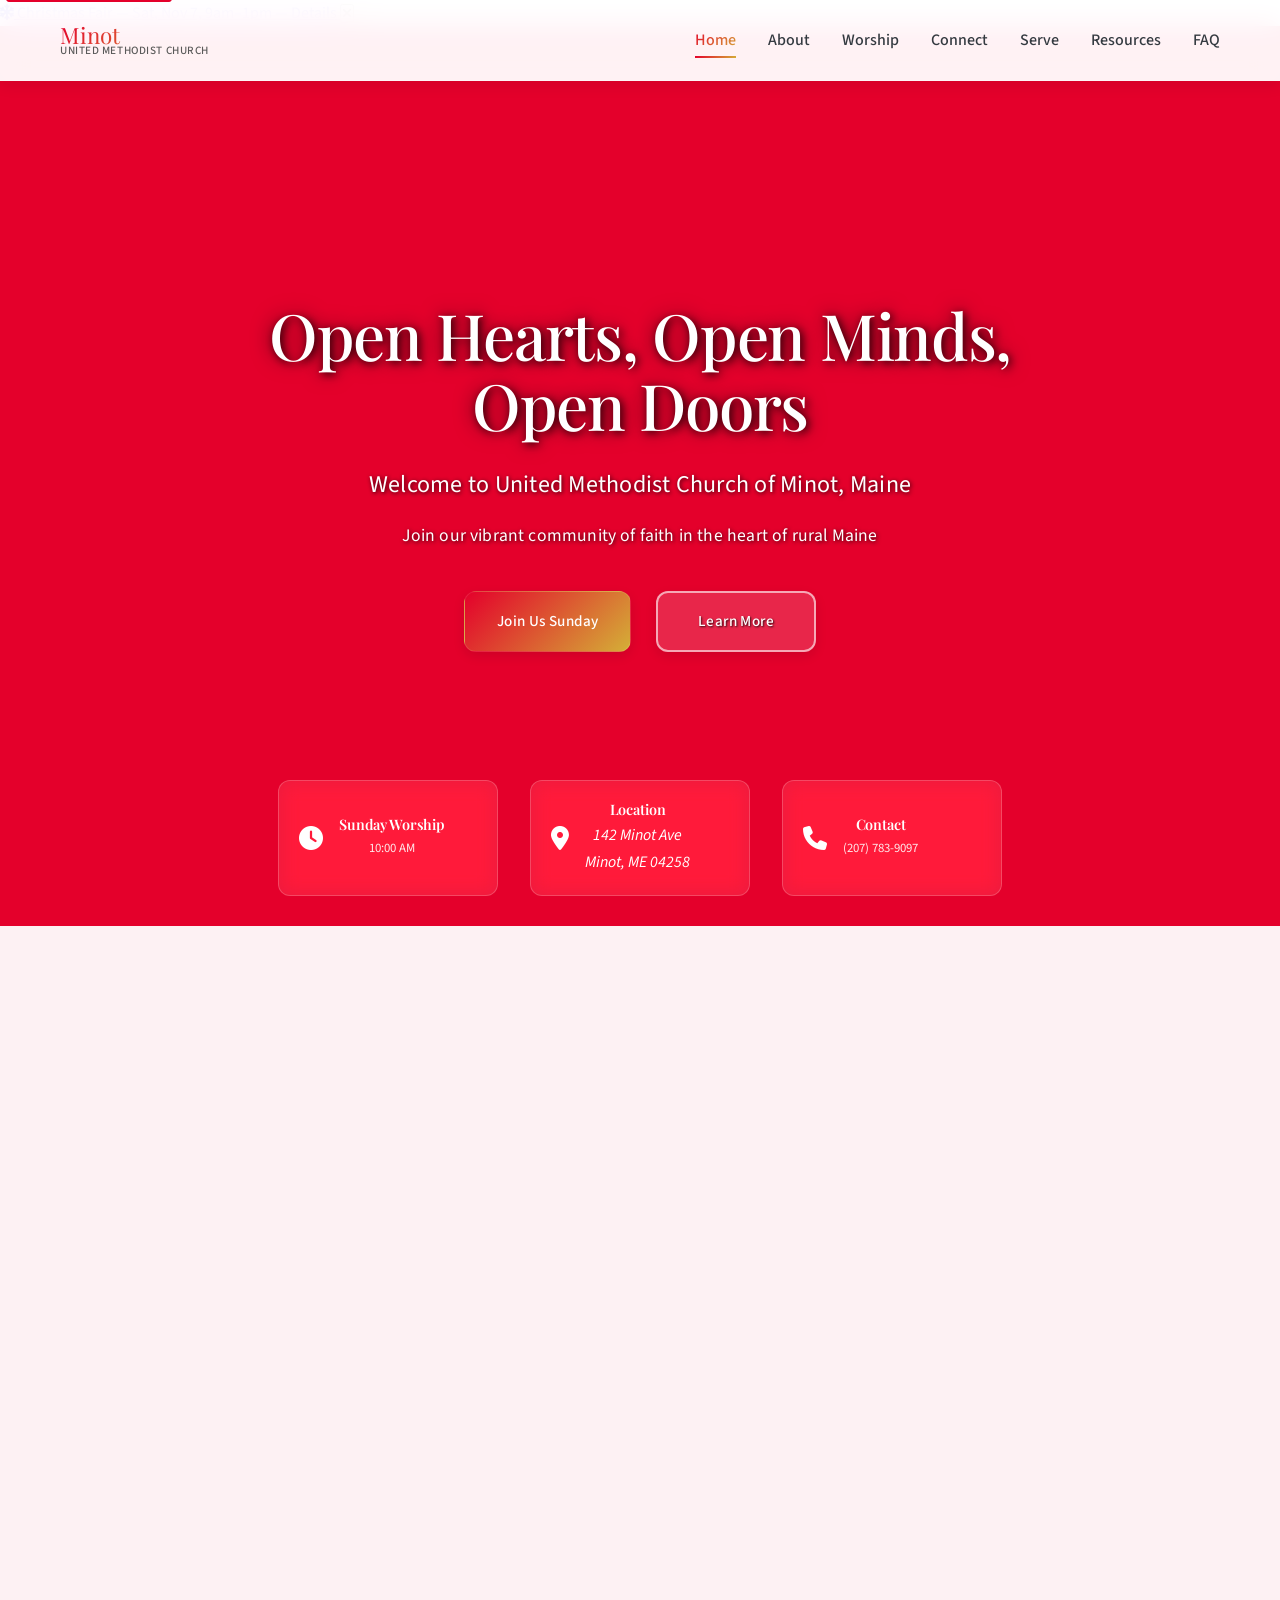
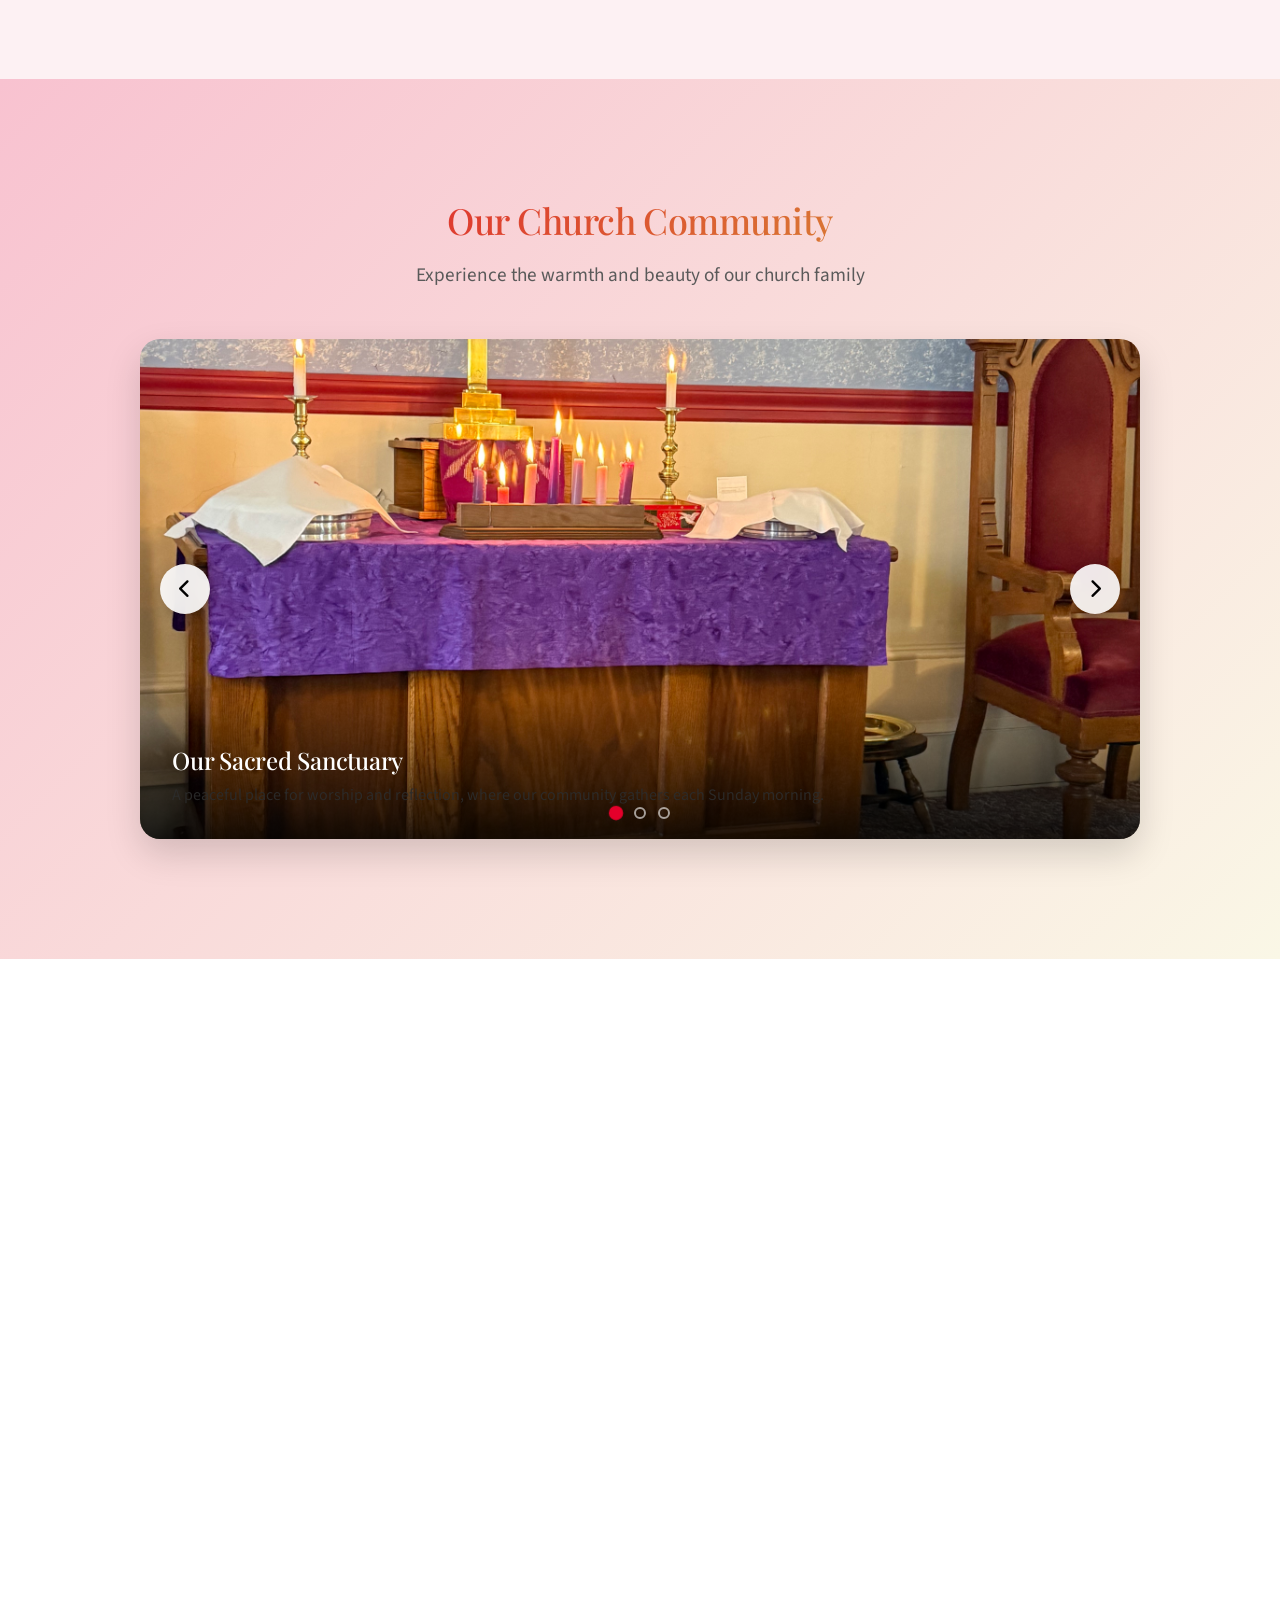
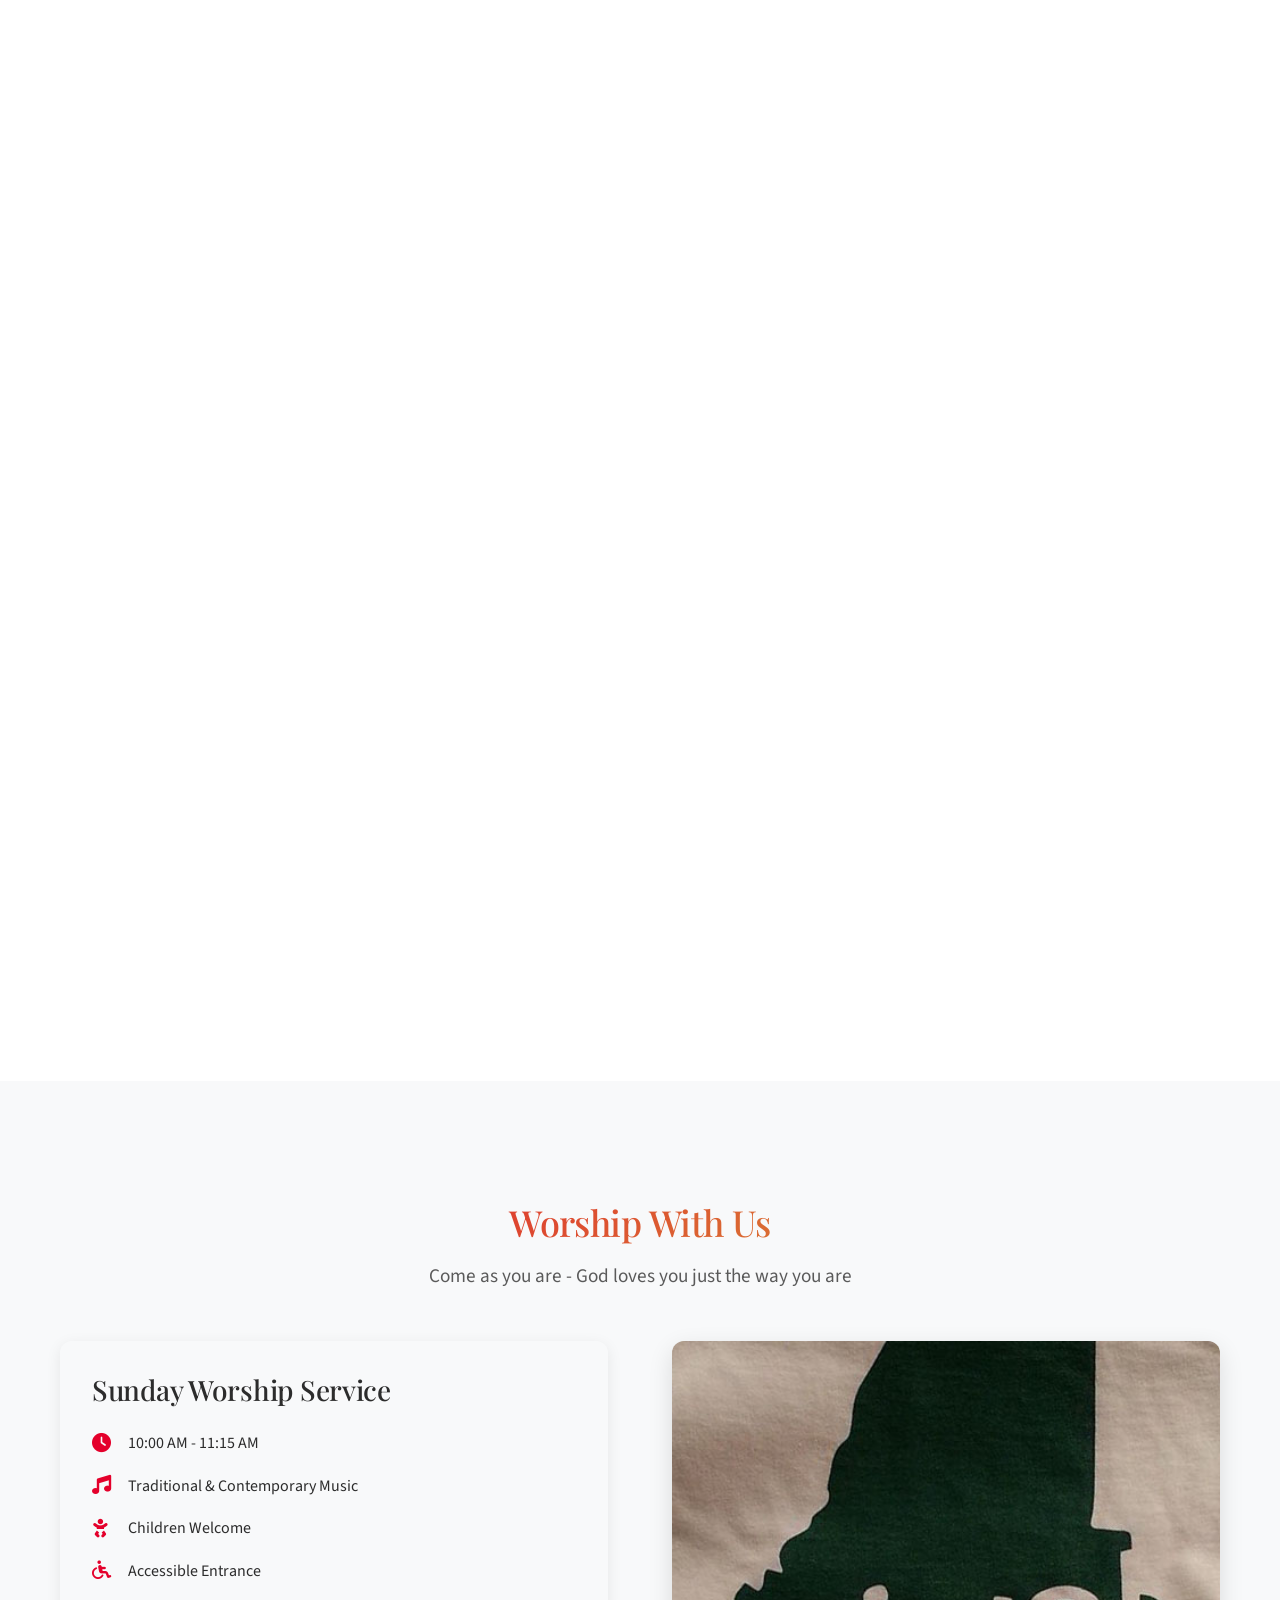
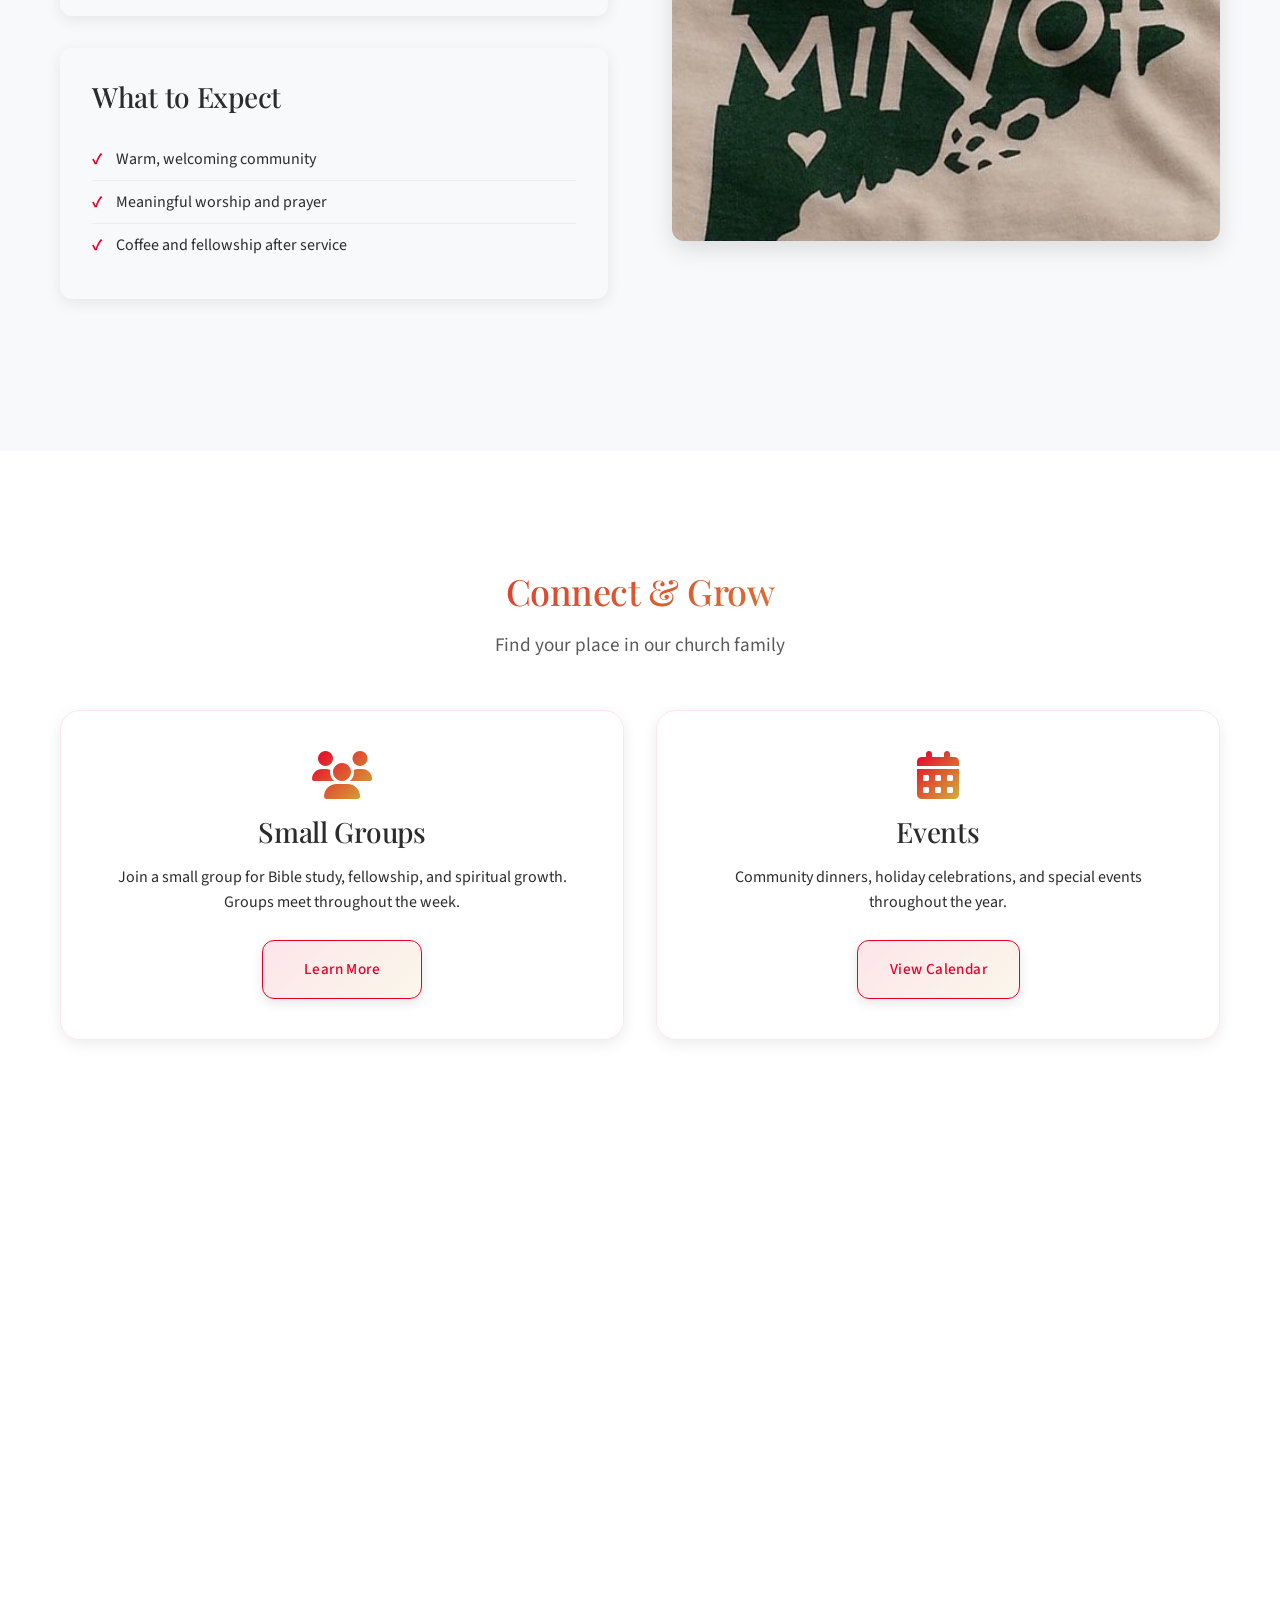
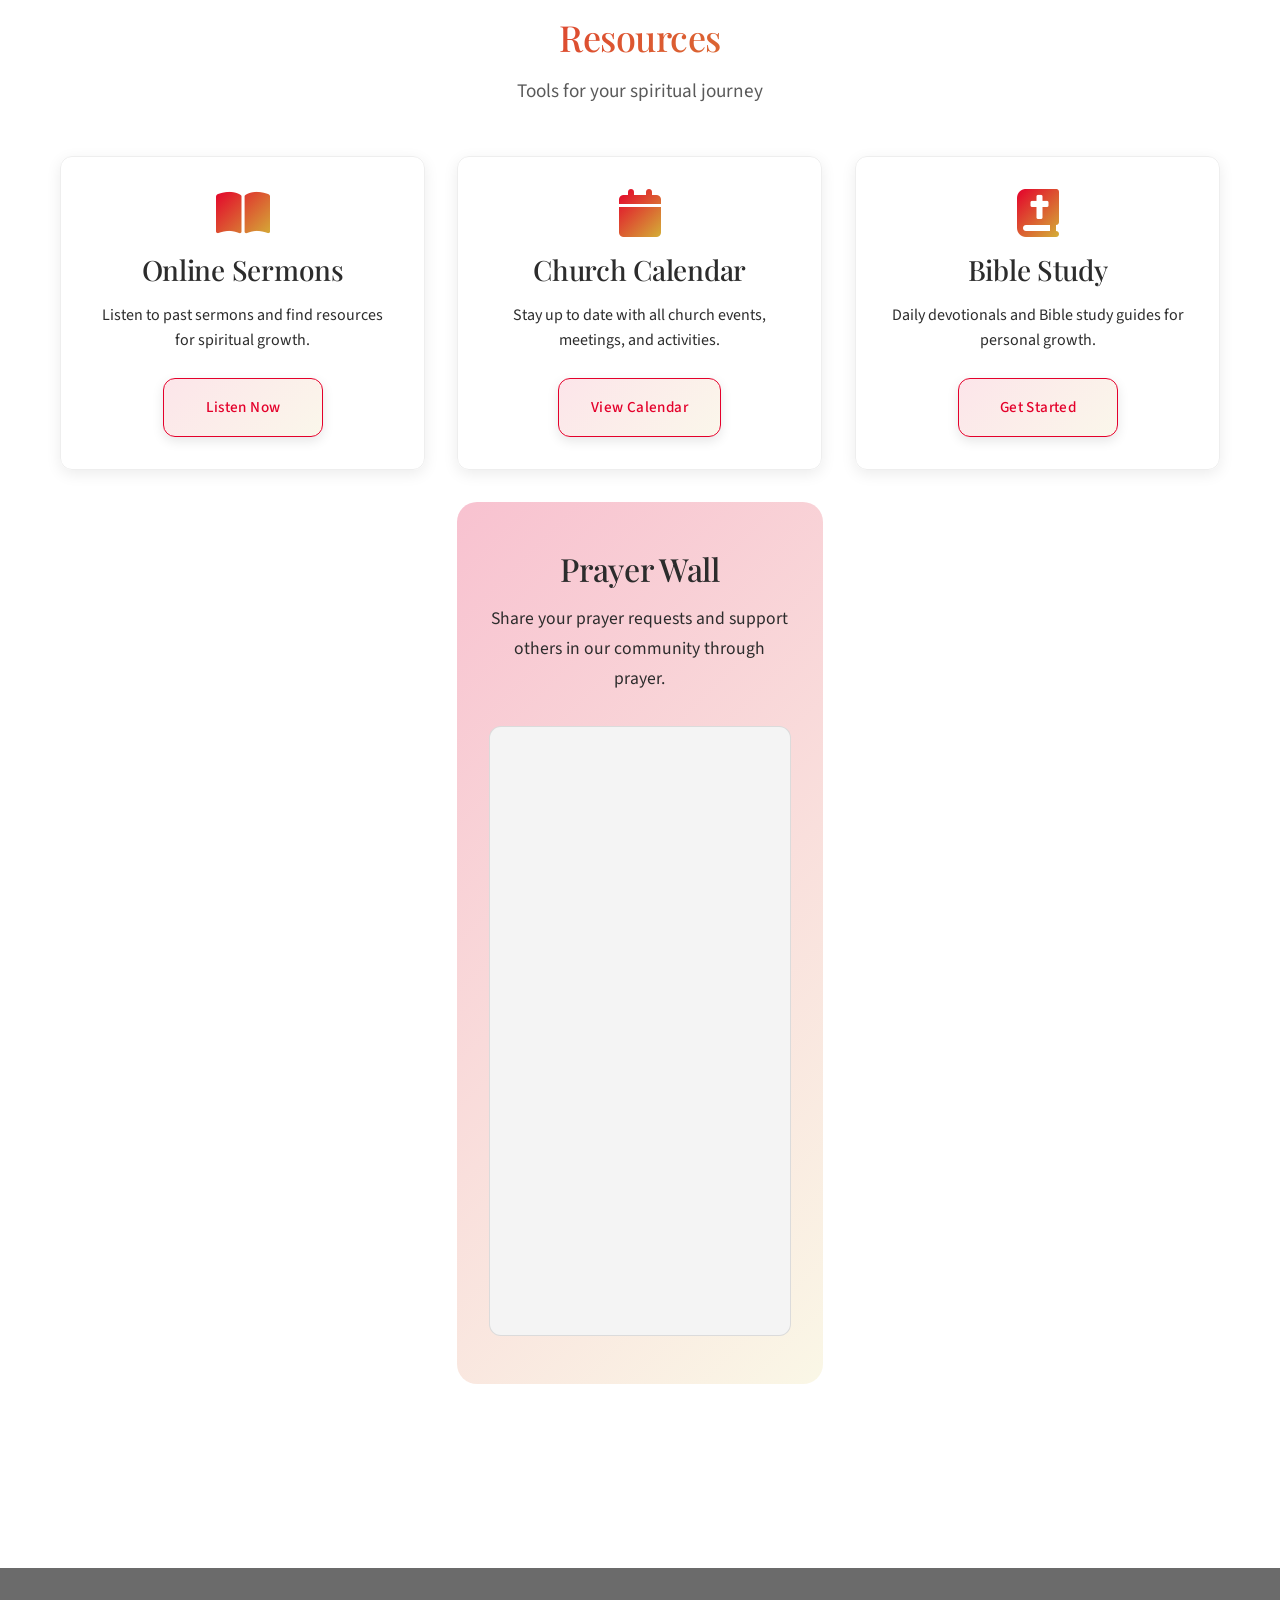
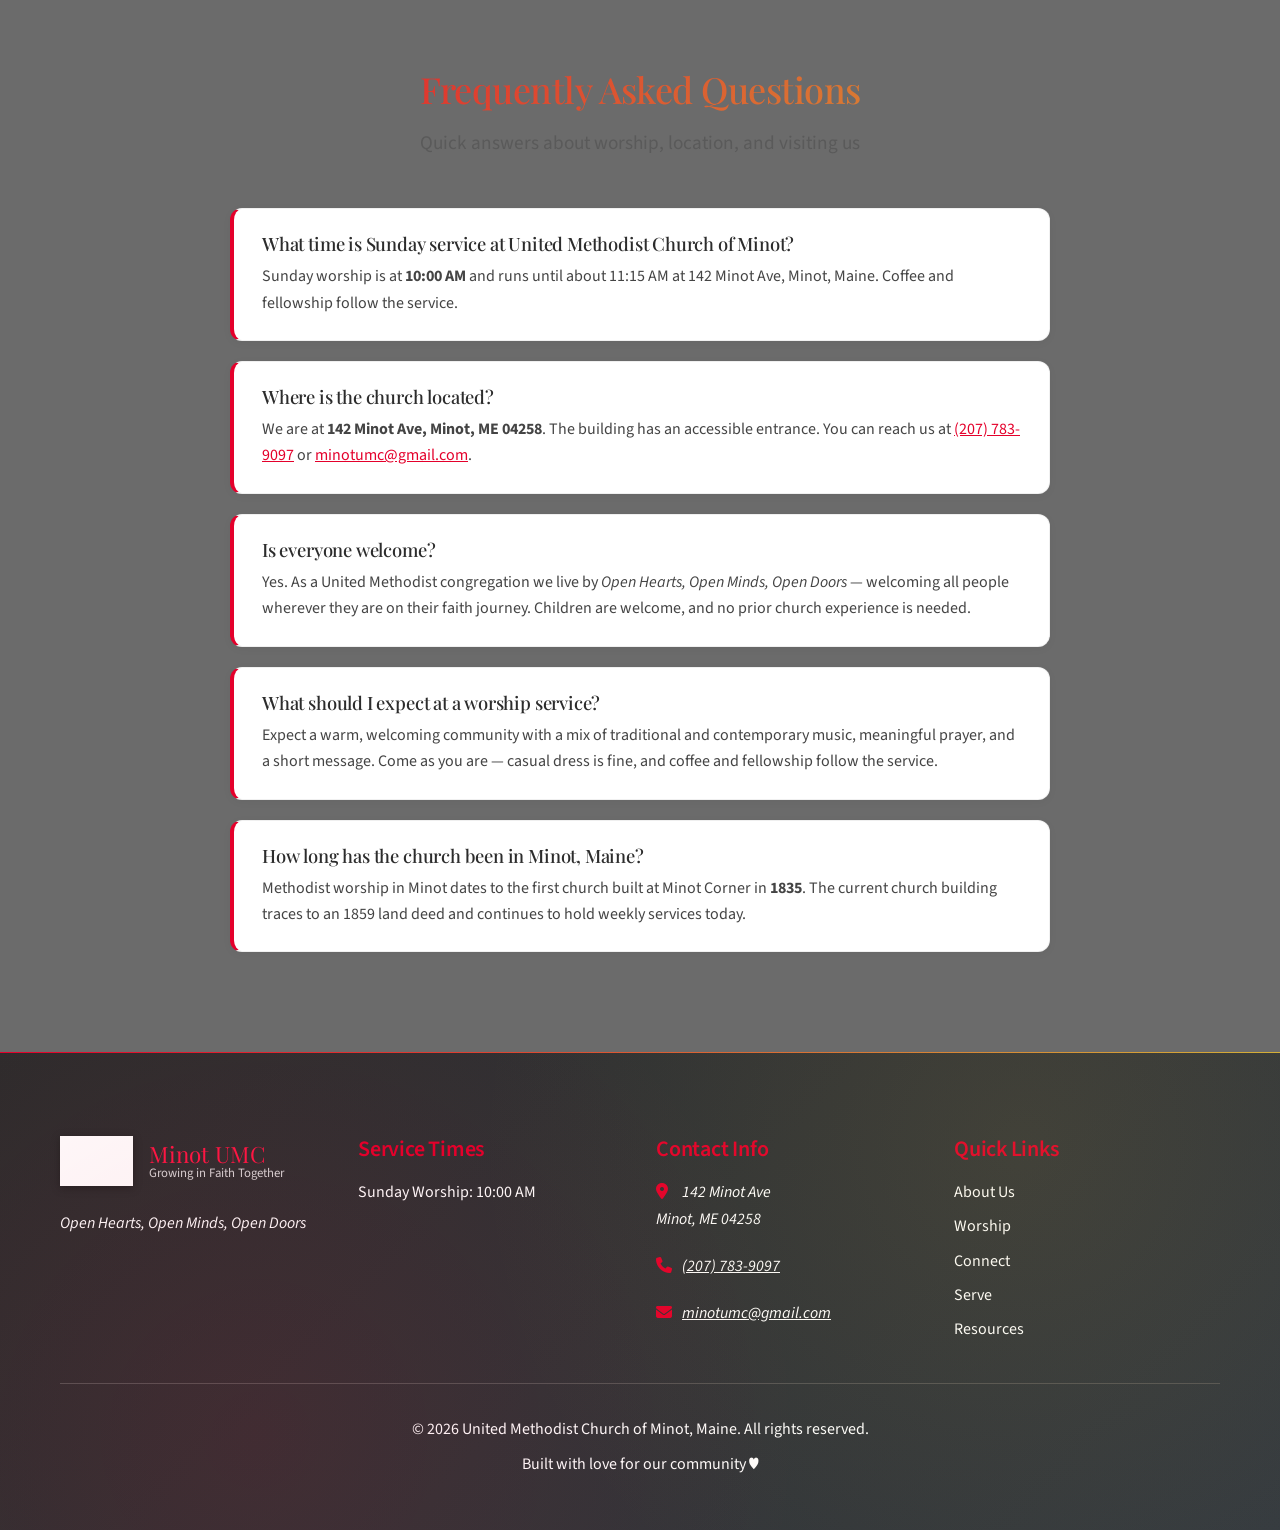
==== commit 2d577612: "Add dismissible Christmas Fair announcement banner" ====
--- a/index.html
+++ b/index.html
@@ -61,6 +61,19 @@
 <body>
     <!-- Skip to content link for accessibility -->
     <a href="#main-content" class="skip-link">Skip to main content</a>
+
+    <!-- Christmas Fair Announcement Banner -->
+    <div class="announcement-bar" id="announcement-bar">
+        <div class="announcement-bar-inner">
+            <a href="#christmas-fair" class="announcement-bar-link">
+                <i class="fas fa-snowflake" aria-hidden="true"></i>
+                Christmas Fair &mdash; Sat, Nov 7, 9am&ndash;1pm &mdash; Details
+            </a>
+            <button type="button" class="announcement-bar-close" id="announcement-bar-close" aria-label="Dismiss announcement">
+                <i class="fas fa-times" aria-hidden="true"></i>
+            </button>
+        </div>
+    </div>
 
     <!-- Enhanced Navigation with Better Accessibility -->
     <nav class="navbar" id="navbar" role="navigation" aria-label="Main navigation">
--- a/styles.css
+++ b/styles.css
@@ -2071,3 +2071,54 @@
 .faq-item a {
     color: var(--brand-crimson, #e4002b);
 }
+
+/* Christmas Fair Event Promo */
+.event-promo {
+    padding: var(--section-padding);
+    background: var(--brand-crimson-subtle);
+}
+
+.event-promo-grid {
+    display: grid;
+    grid-template-columns: minmax(260px, 380px) 1fr;
+    gap: 3rem;
+    align-items: center;
+}
+
+.event-promo-image img {
+    width: 100%;
+    height: auto;
+    border-radius: var(--border-radius);
+    box-shadow: var(--shadow-medium);
+}
+
+.event-promo-content h2 {
+    background: var(--gradient-flame);
+    -webkit-background-clip: text;
+    -webkit-text-fill-color: transparent;
+    background-clip: text;
+    margin-bottom: 1rem;
+}
+
+.event-promo-meta {
+    font-weight: 600;
+    color: var(--brand-neutral-cool);
+    margin-bottom: 0.5rem;
+}
+
+.event-promo-meta i {
+    color: var(--brand-crimson);
+    margin-right: 0.5rem;
+}
+
+@media (max-width: 768px) {
+    .event-promo-grid {
+        grid-template-columns: 1fr;
+        text-align: center;
+    }
+
+    .event-promo-image {
+        max-width: 320px;
+        margin: 0 auto;
+    }
+}
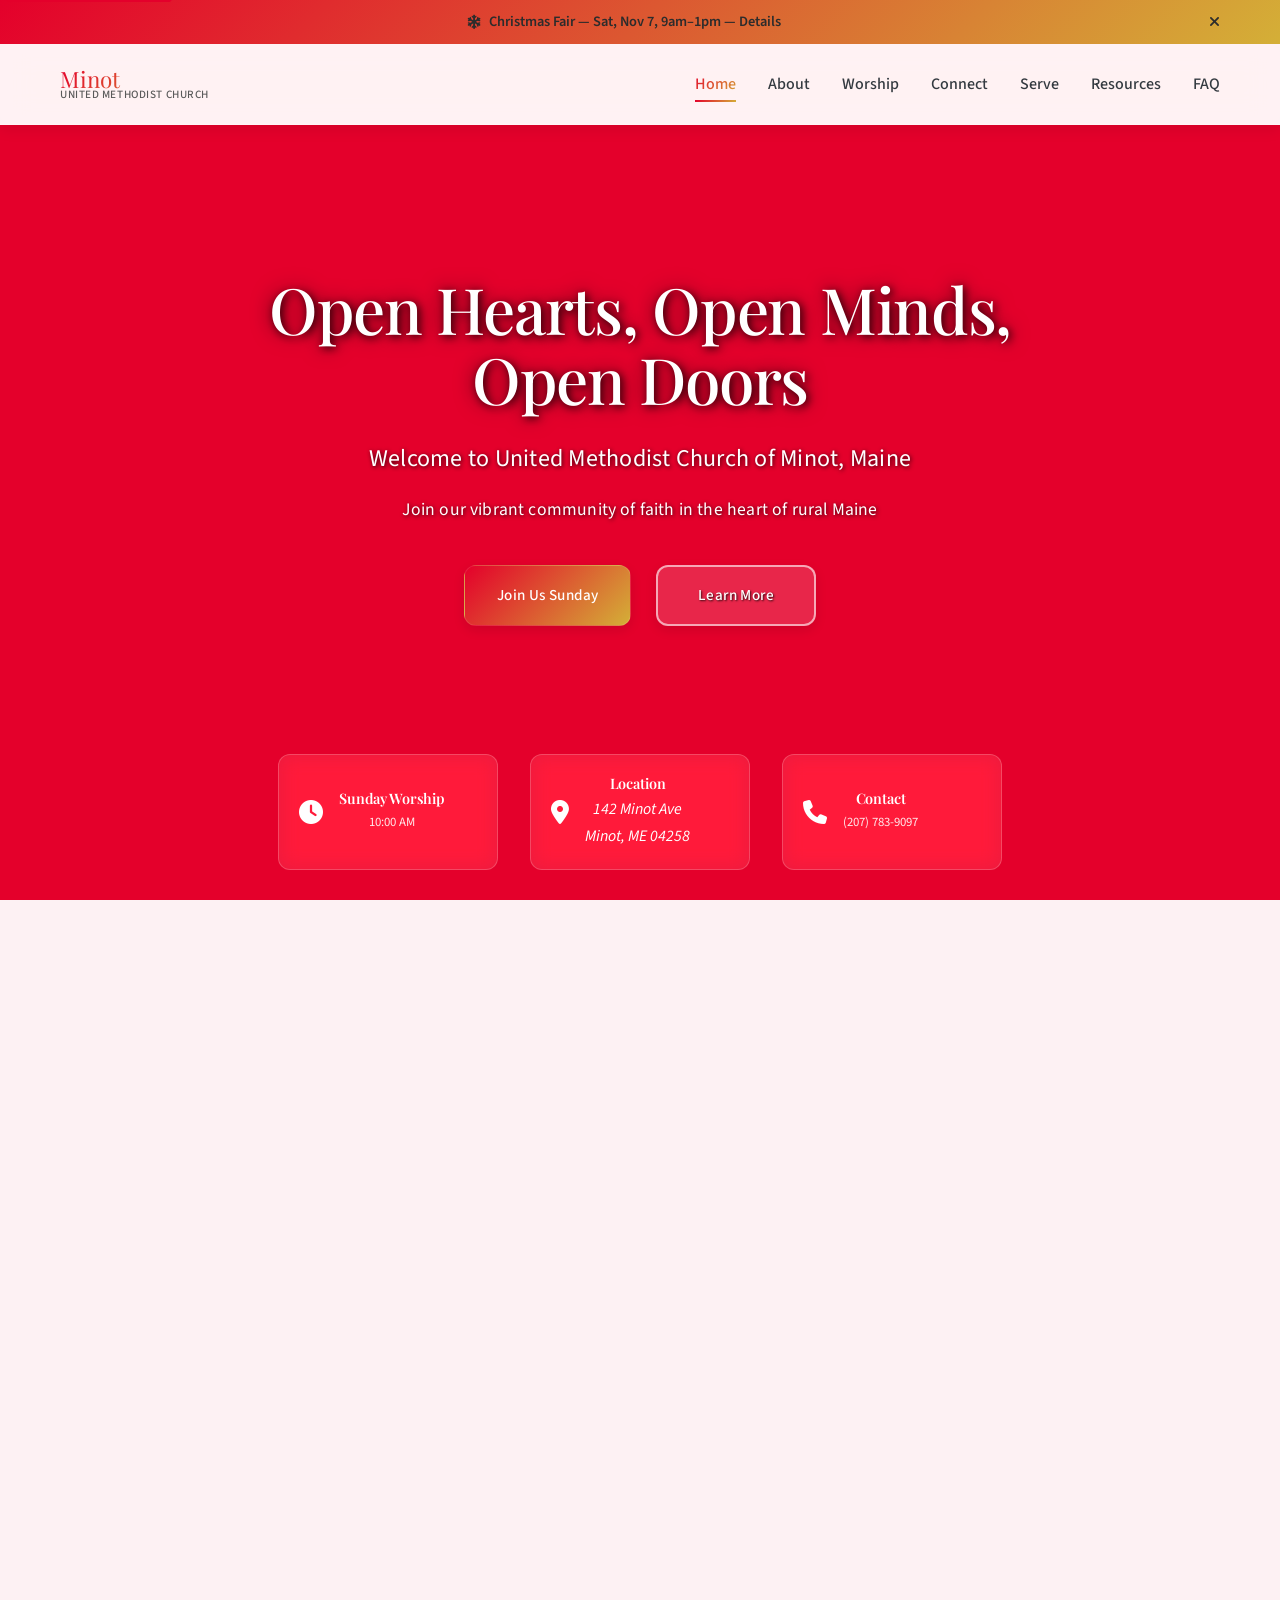
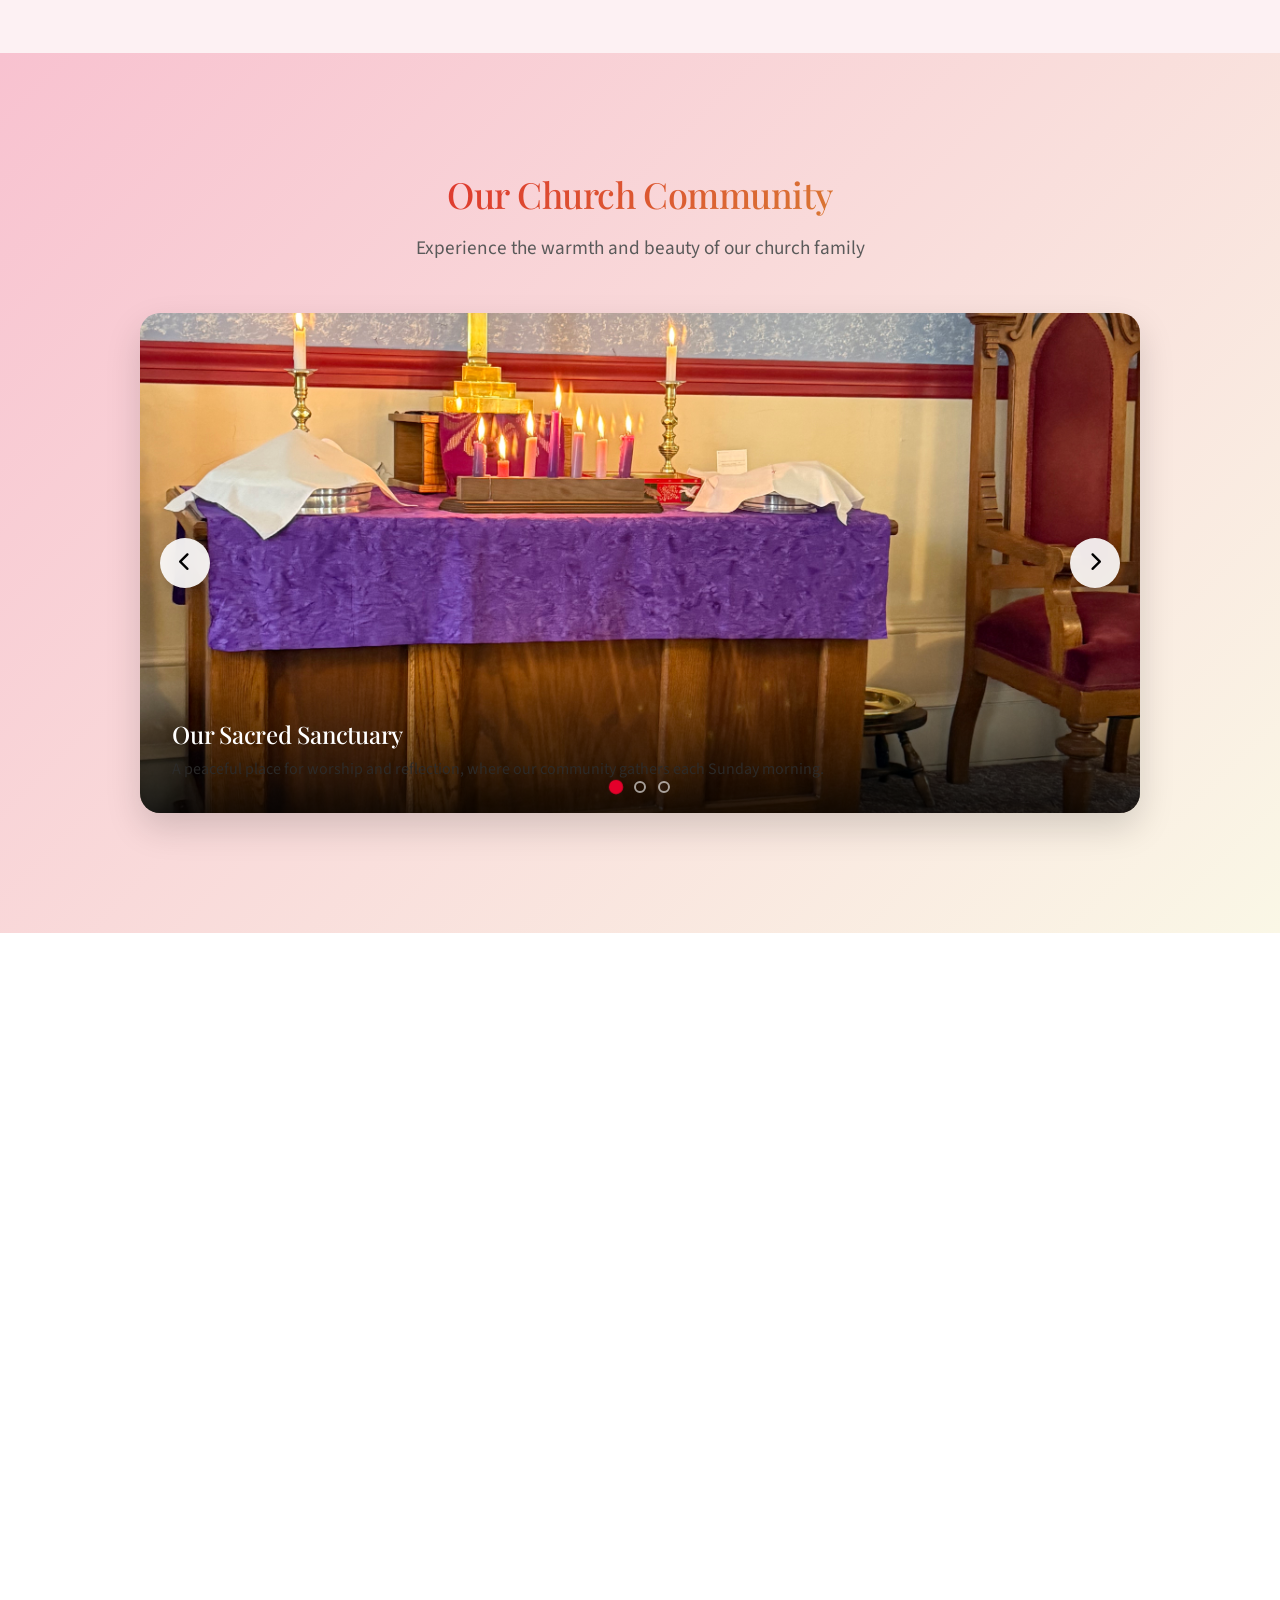
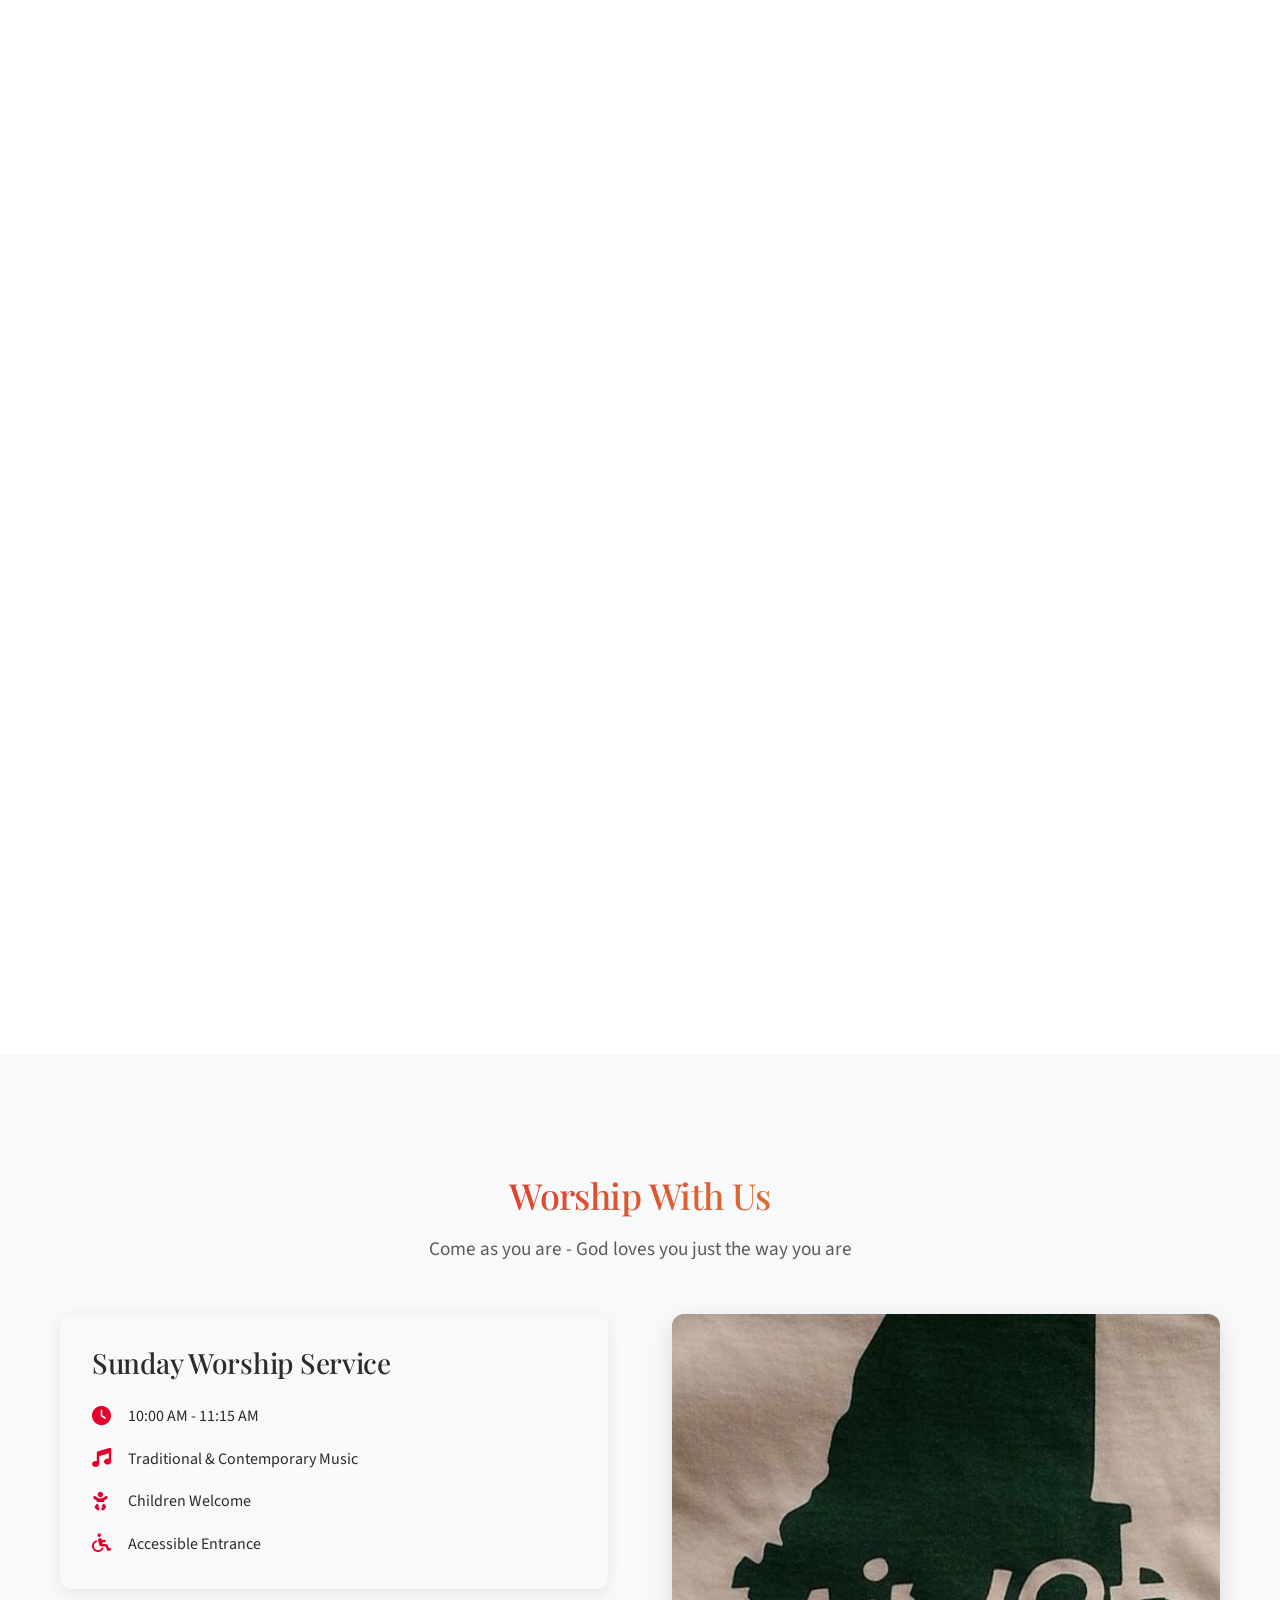
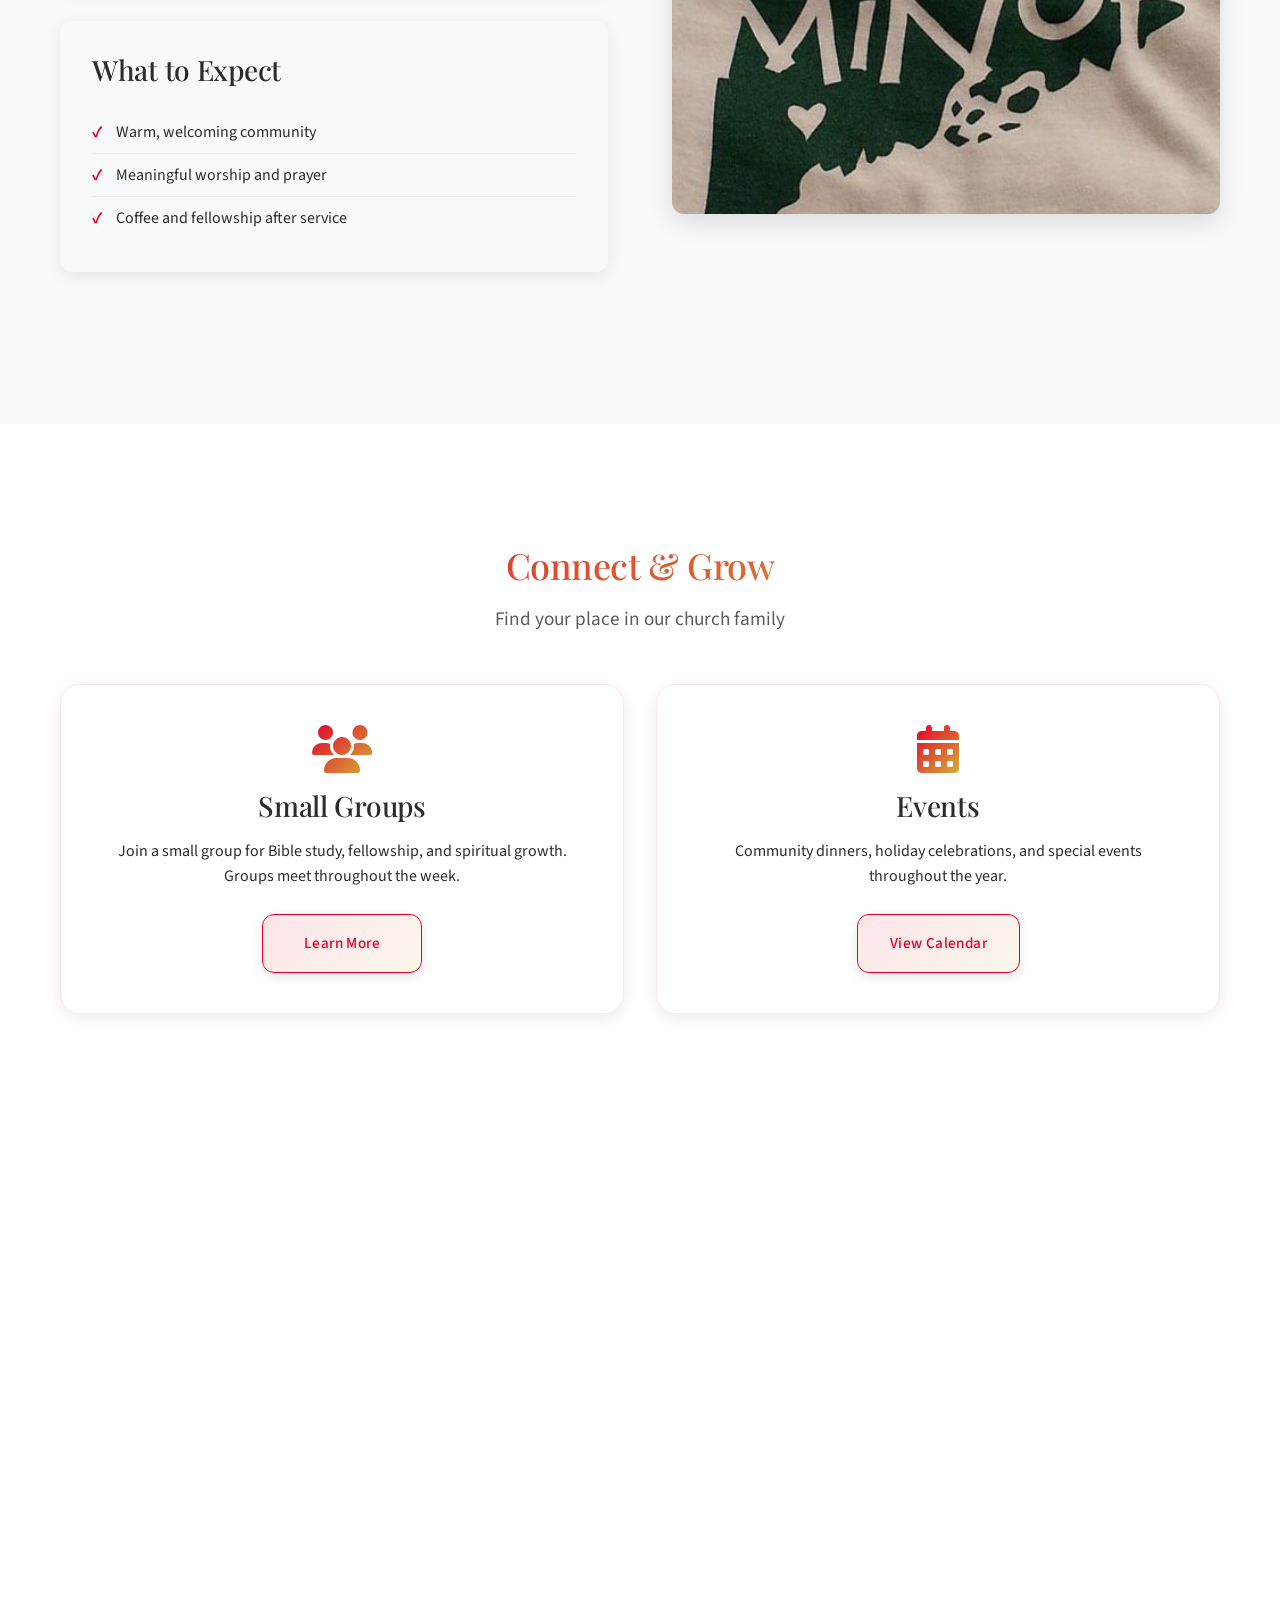
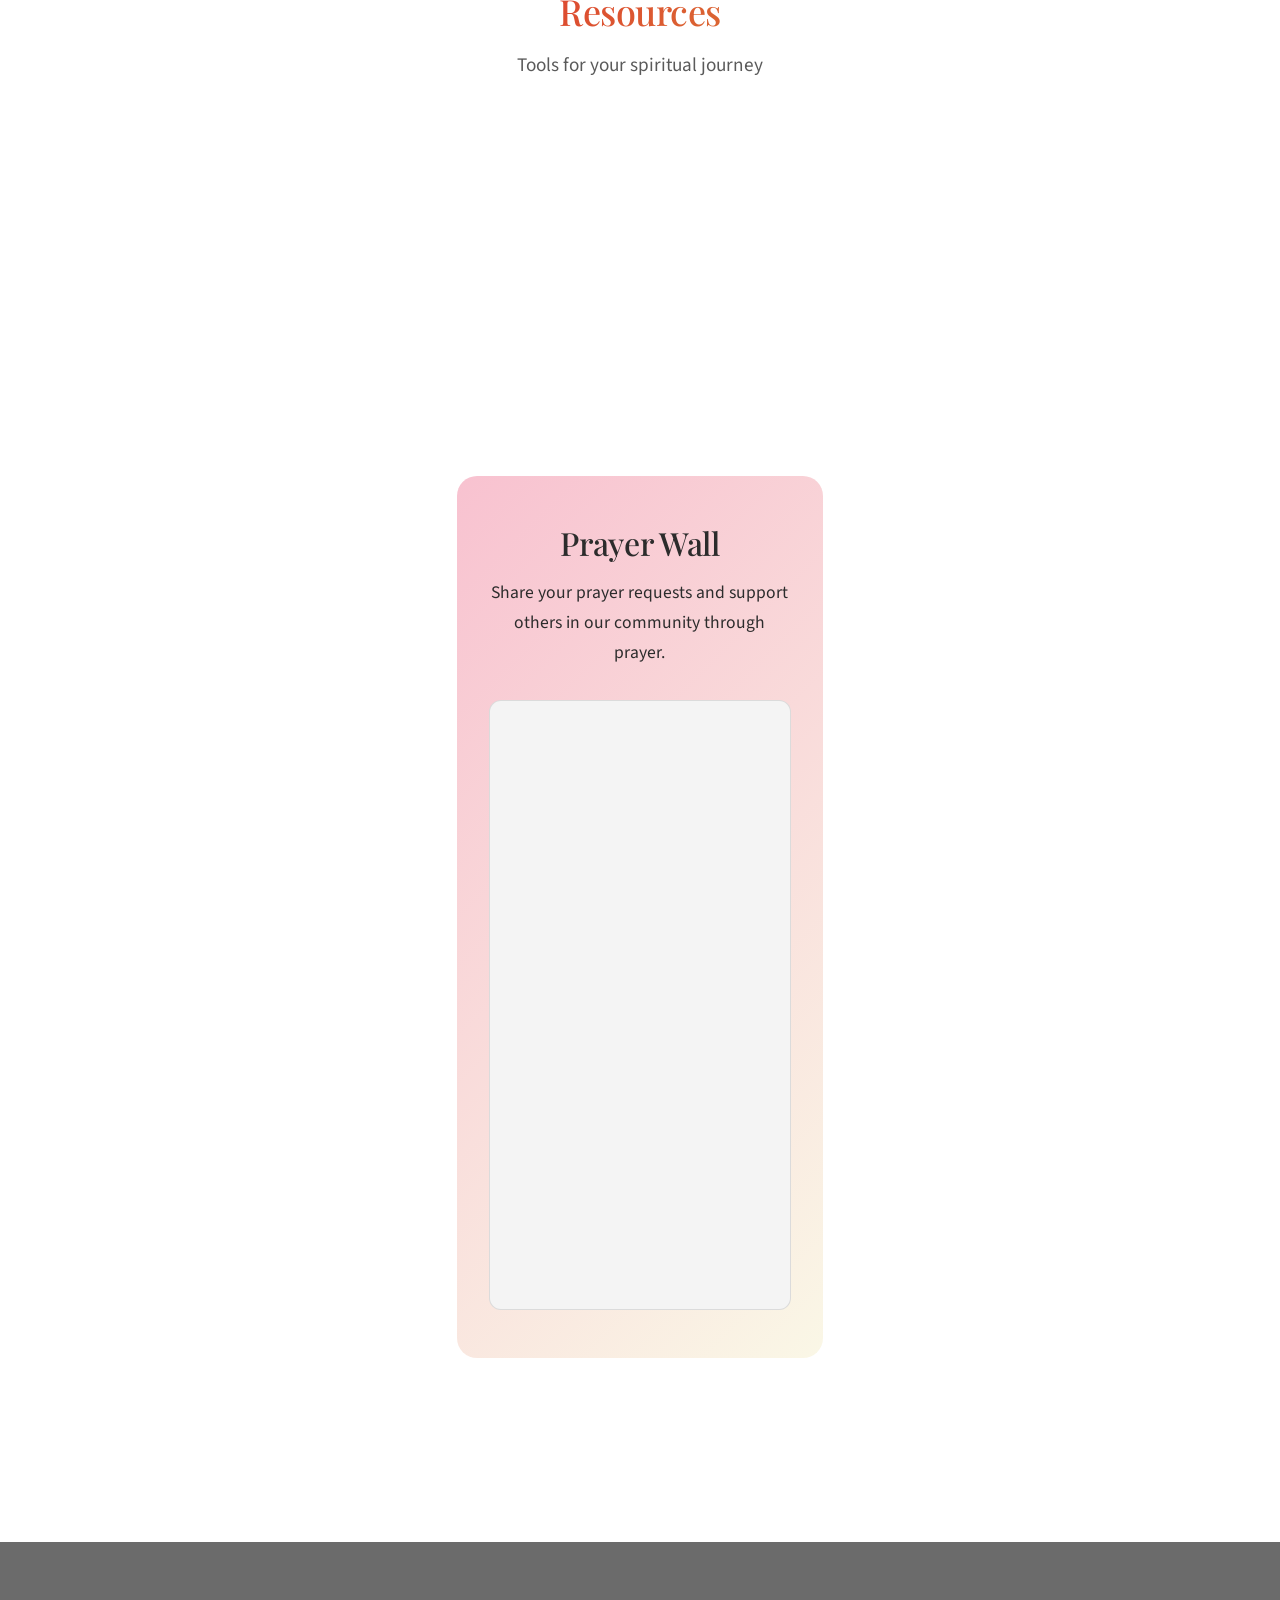
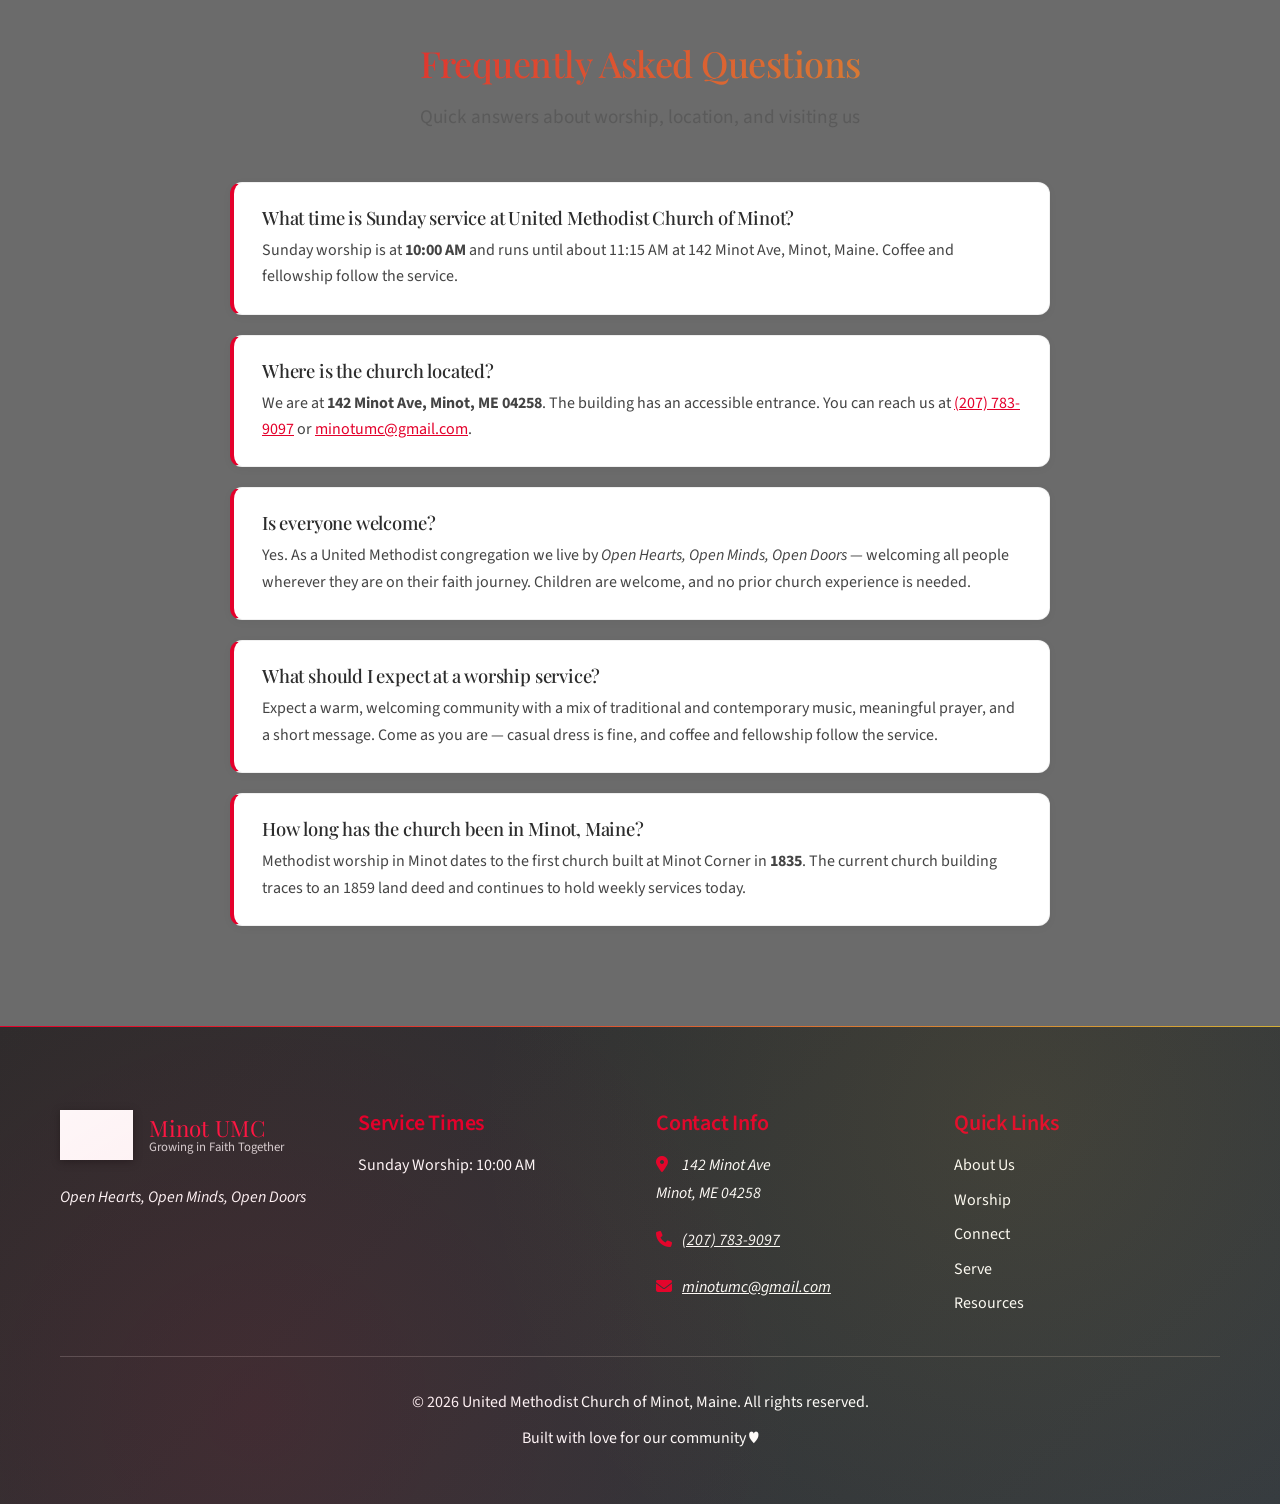
==== commit 5f681649: "Cache-bust styles.css and script.js references" ====
--- a/index.html
+++ b/index.html
@@ -46,7 +46,7 @@
     <link rel="stylesheet" href="brand-tokens.css">
 
     <!-- Custom CSS -->
-    <link rel="stylesheet" href="styles.css">
+    <link rel="stylesheet" href="styles.css?v=2026-11-01-christmas-fair">
 
     <!-- Favicon -->
     <link rel="icon" type="image/svg+xml" href="favicon.svg">
@@ -495,7 +495,7 @@
     </script>
 
     <!-- Enhanced JavaScript Loading with Performance Optimization -->
-    <script src="script.js" defer></script>
+    <script src="script.js?v=2026-11-01-christmas-fair" defer></script>
 
     <!-- Structured Data: Church / LocalBusiness (primary entity) -->
     <script type="application/ld+json">
--- a/styles.css
+++ b/styles.css
@@ -279,7 +279,7 @@
 /* Navigation */
 .navbar {
     position: fixed;
-    top: 0;
+    top: var(--announcement-height, 0);
     width: 100%;
     background: var(--glass-white);
     backdrop-filter: blur(15px) saturate(180%);
@@ -2122,3 +2122,91 @@
         margin: 0 auto;
     }
 }
+
+/* Christmas Fair Announcement Banner */
+:root {
+    --announcement-height: 44px;
+}
+
+.announcement-bar {
+    position: fixed;
+    top: 0;
+    left: 0;
+    width: 100%;
+    height: var(--announcement-height);
+    background: var(--gradient-flame);
+    color: var(--white);
+    z-index: 1001;
+    display: flex;
+    align-items: center;
+    justify-content: center;
+}
+
+.announcement-bar-inner {
+    max-width: var(--max-width);
+    width: 100%;
+    padding: 0 3rem 0 1rem;
+    display: flex;
+    align-items: center;
+    justify-content: center;
+    position: relative;
+}
+
+.announcement-bar-link {
+    color: var(--white);
+    text-decoration: none;
+    font-weight: 600;
+    font-size: 0.9rem;
+    display: flex;
+    align-items: center;
+    gap: 0.5rem;
+    text-align: center;
+}
+
+.announcement-bar-link:hover,
+.announcement-bar-link:focus-visible {
+    text-decoration: underline;
+}
+
+.announcement-bar-close {
+    position: absolute;
+    right: 1rem;
+    top: 50%;
+    transform: translateY(-50%);
+    background: none;
+    border: none;
+    color: var(--white);
+    cursor: pointer;
+    font-size: 0.9rem;
+    padding: 0.25rem;
+    line-height: 1;
+}
+
+.announcement-bar-close:hover,
+.announcement-bar-close:focus-visible {
+    opacity: 0.8;
+}
+
+body.announcement-dismissed .announcement-bar {
+    display: none;
+}
+
+body.announcement-dismissed .navbar {
+    top: 0;
+}
+
+@media (max-width: 768px) {
+    .nav-menu {
+        top: calc(var(--nav-height) + var(--announcement-height));
+    }
+
+    body.announcement-dismissed .nav-menu {
+        top: var(--nav-height);
+    }
+}
+
+@media (max-width: 480px) {
+    .announcement-bar-link {
+        font-size: 0.78rem;
+    }
+}
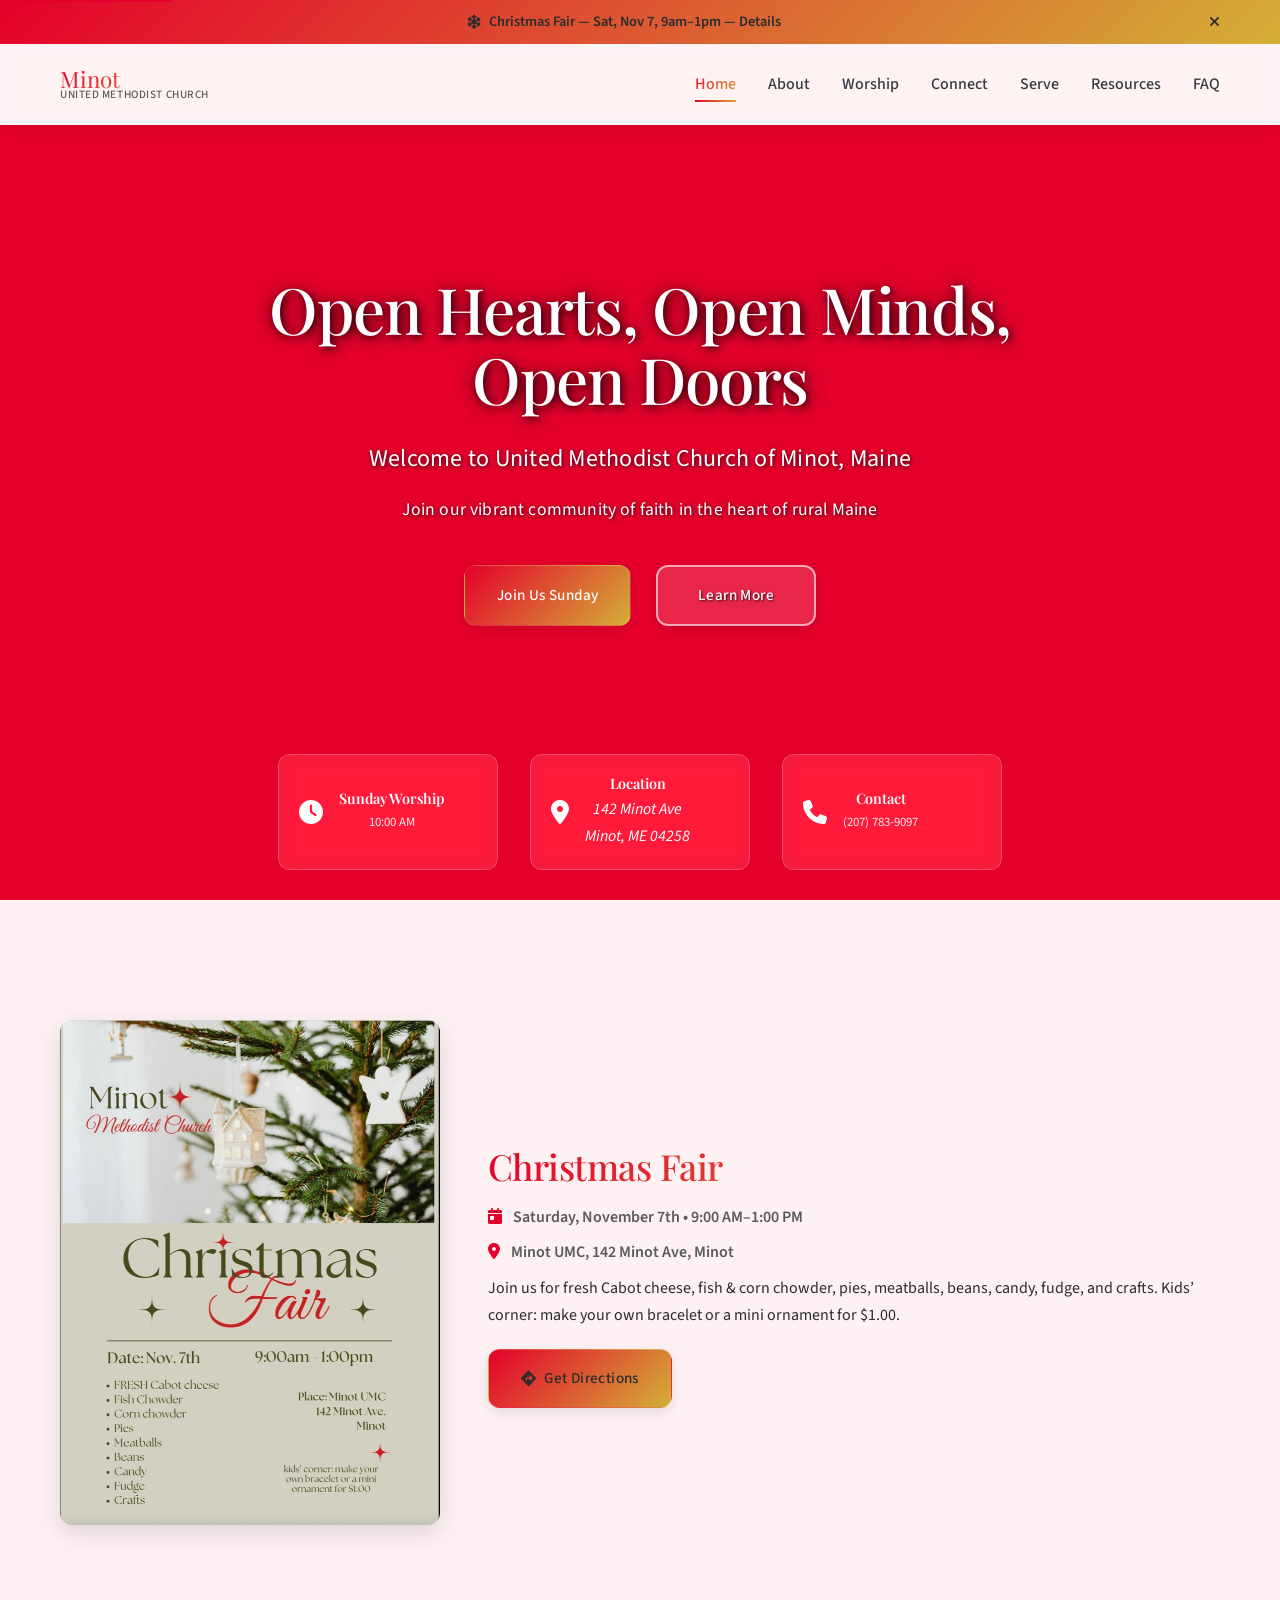
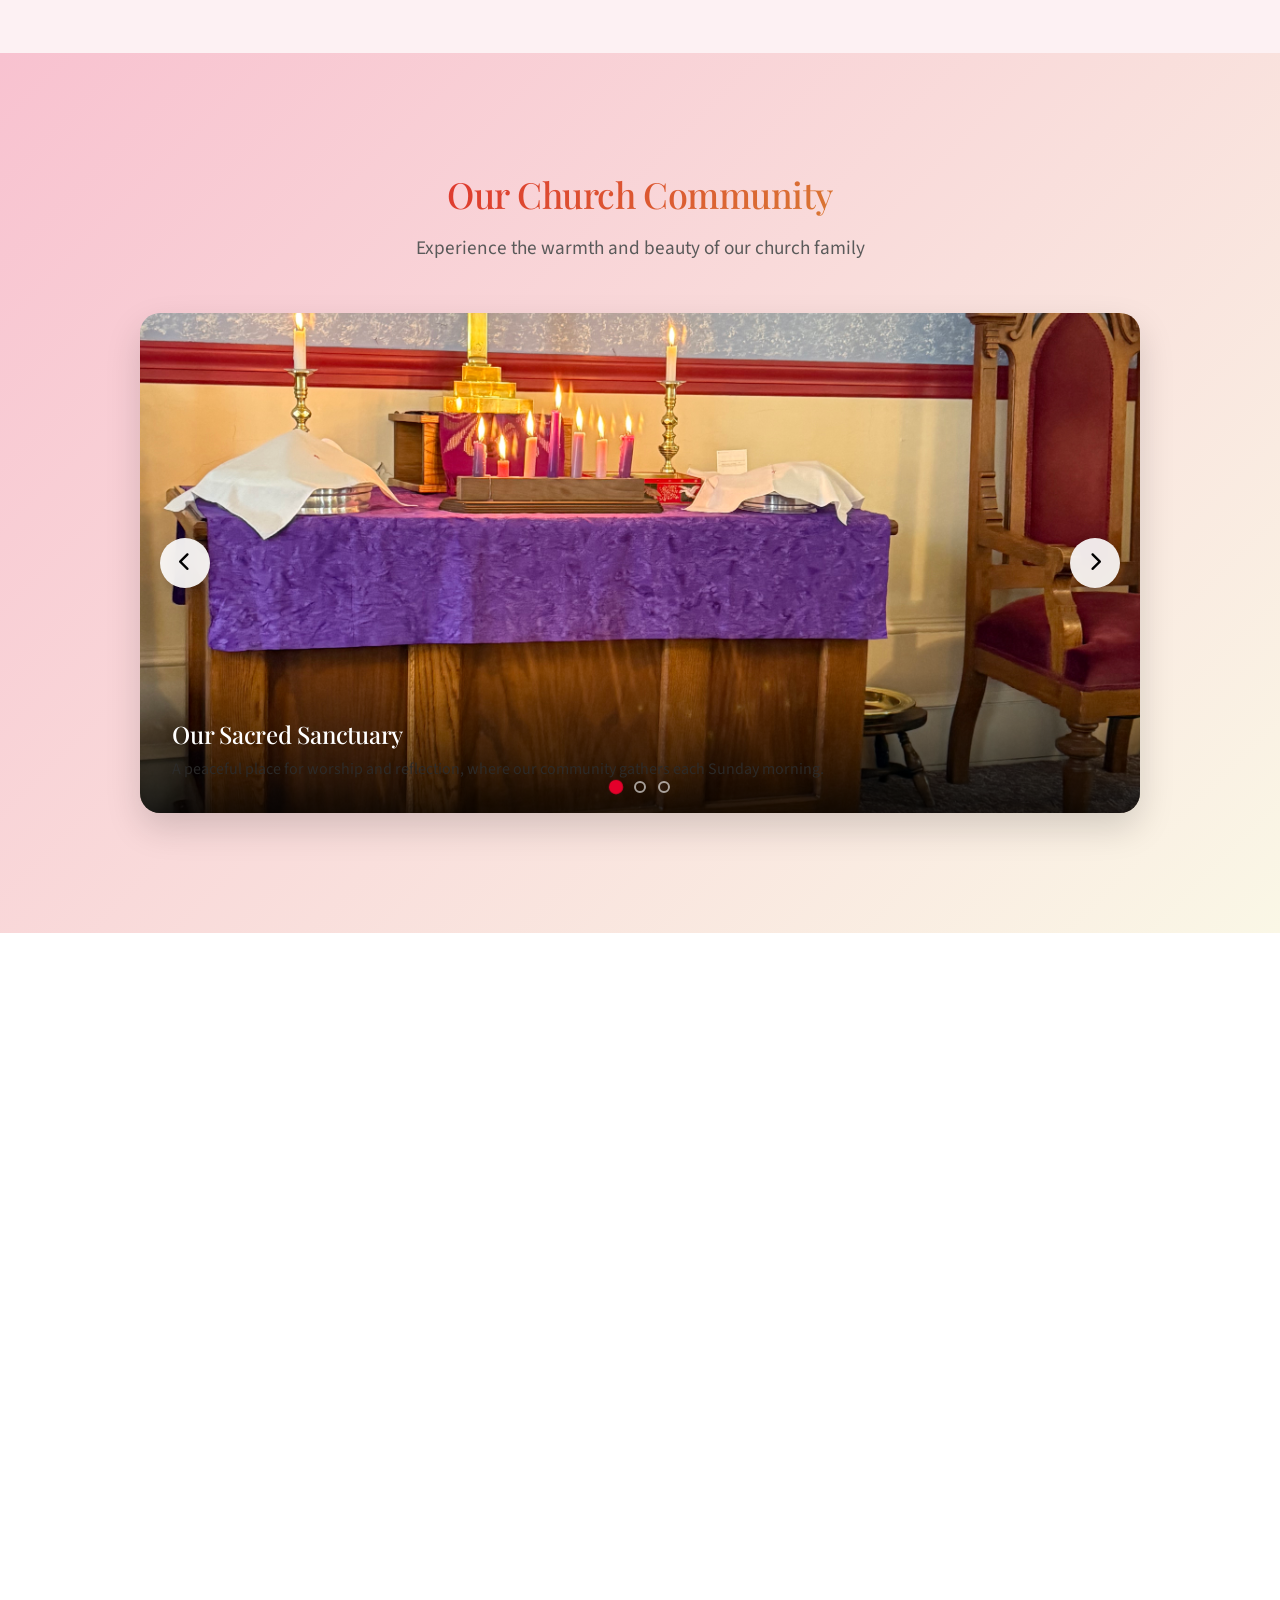
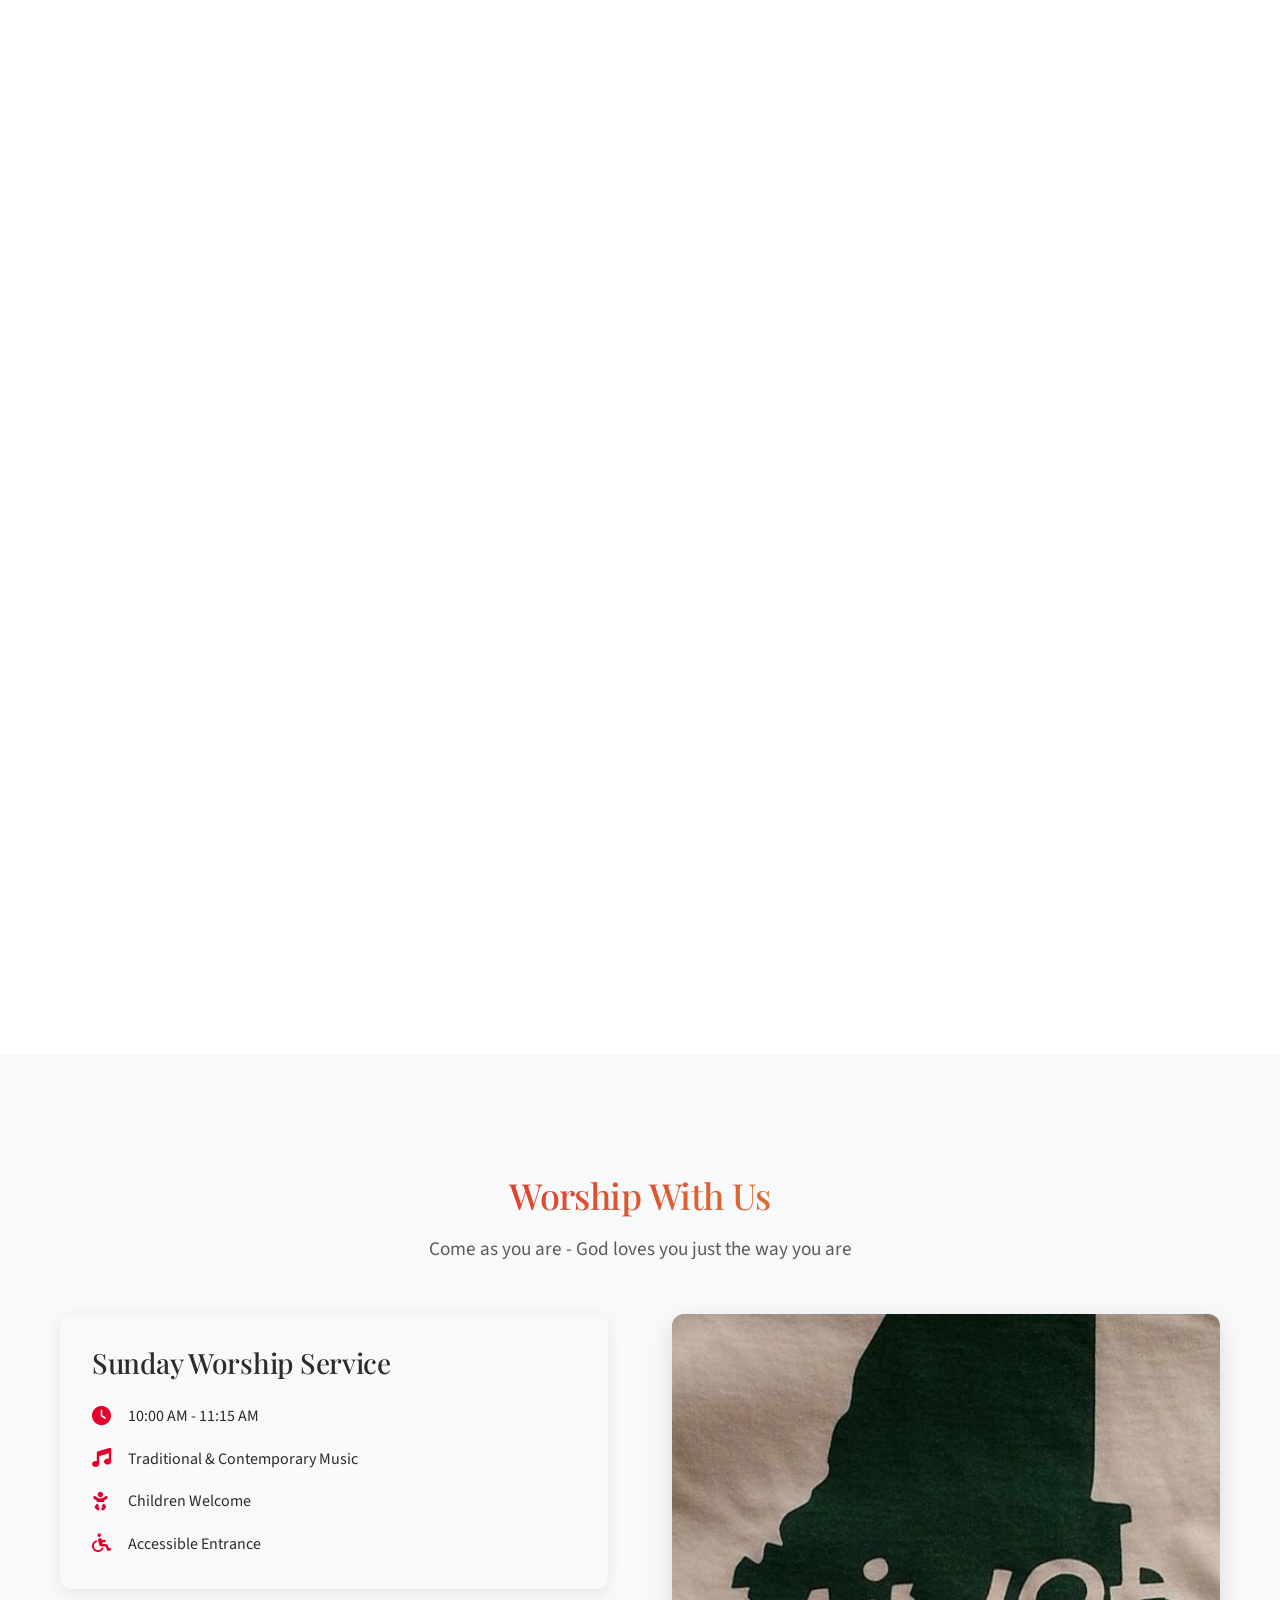
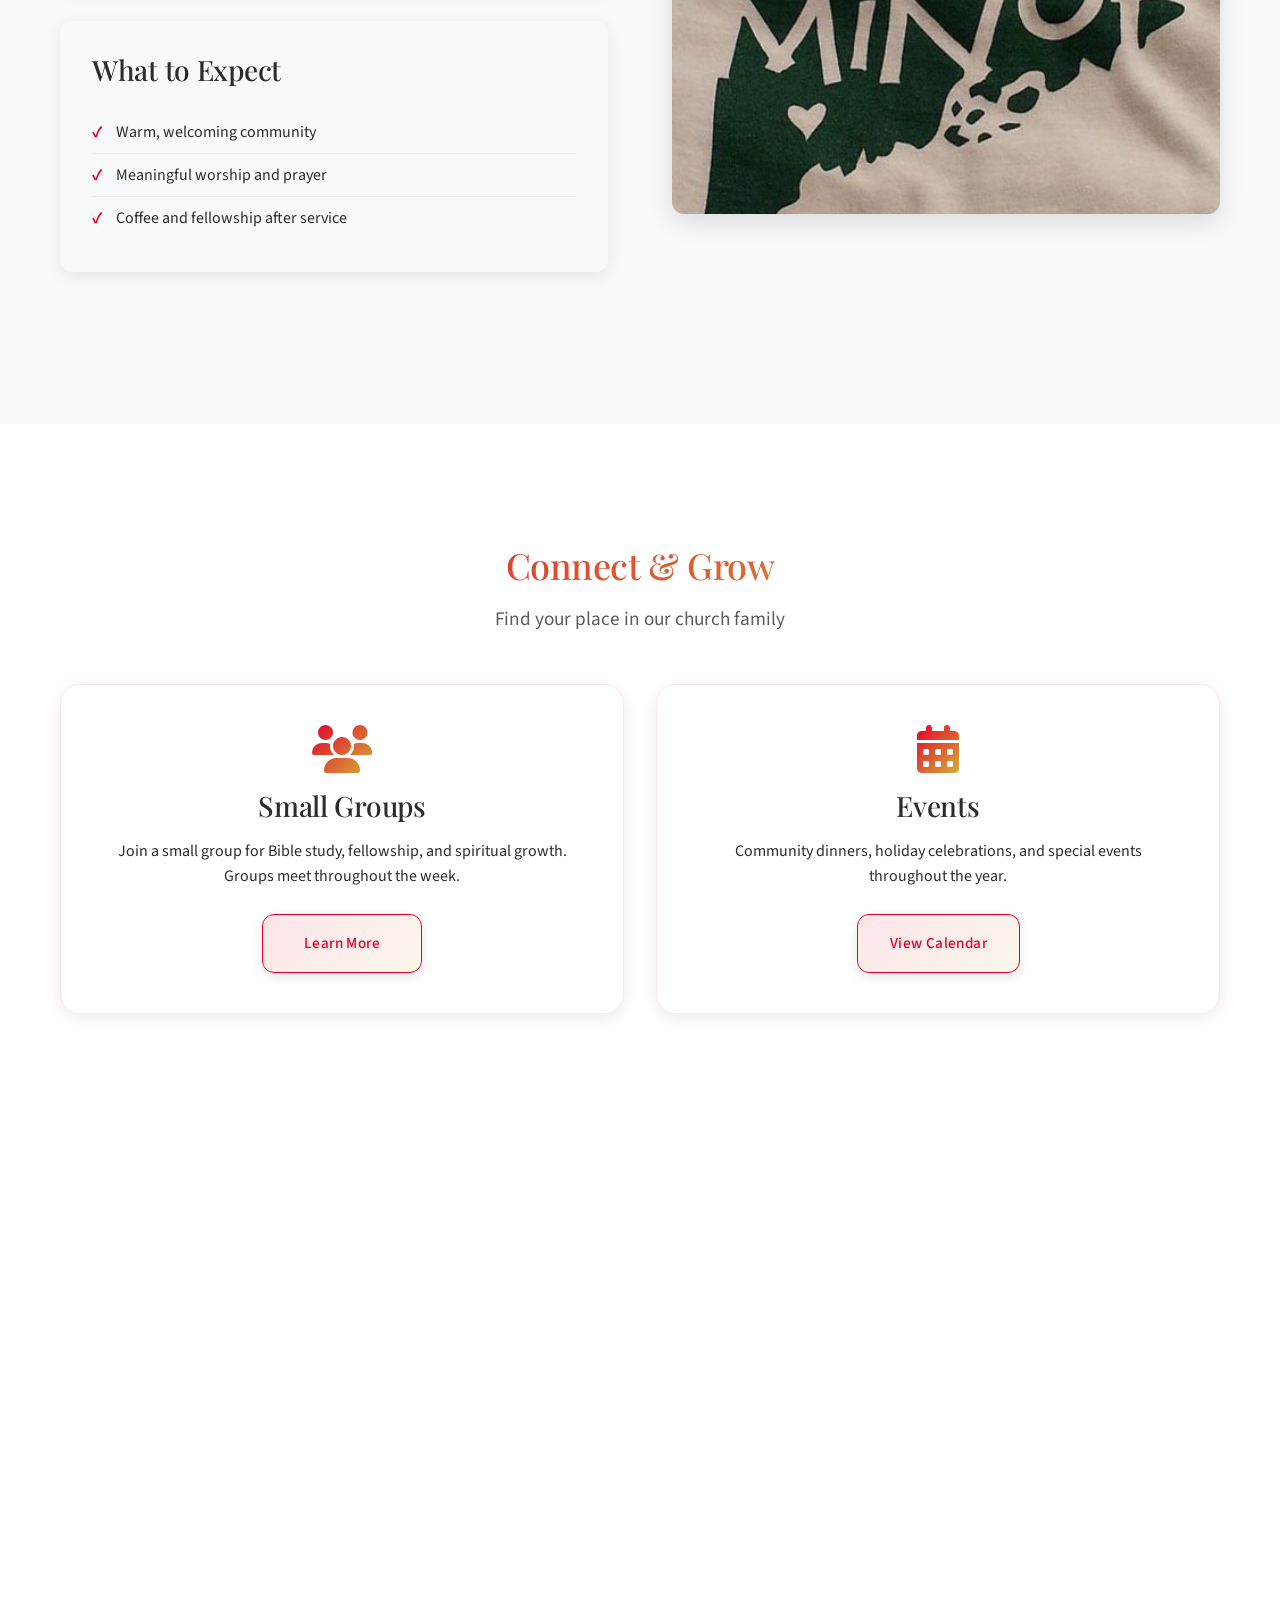
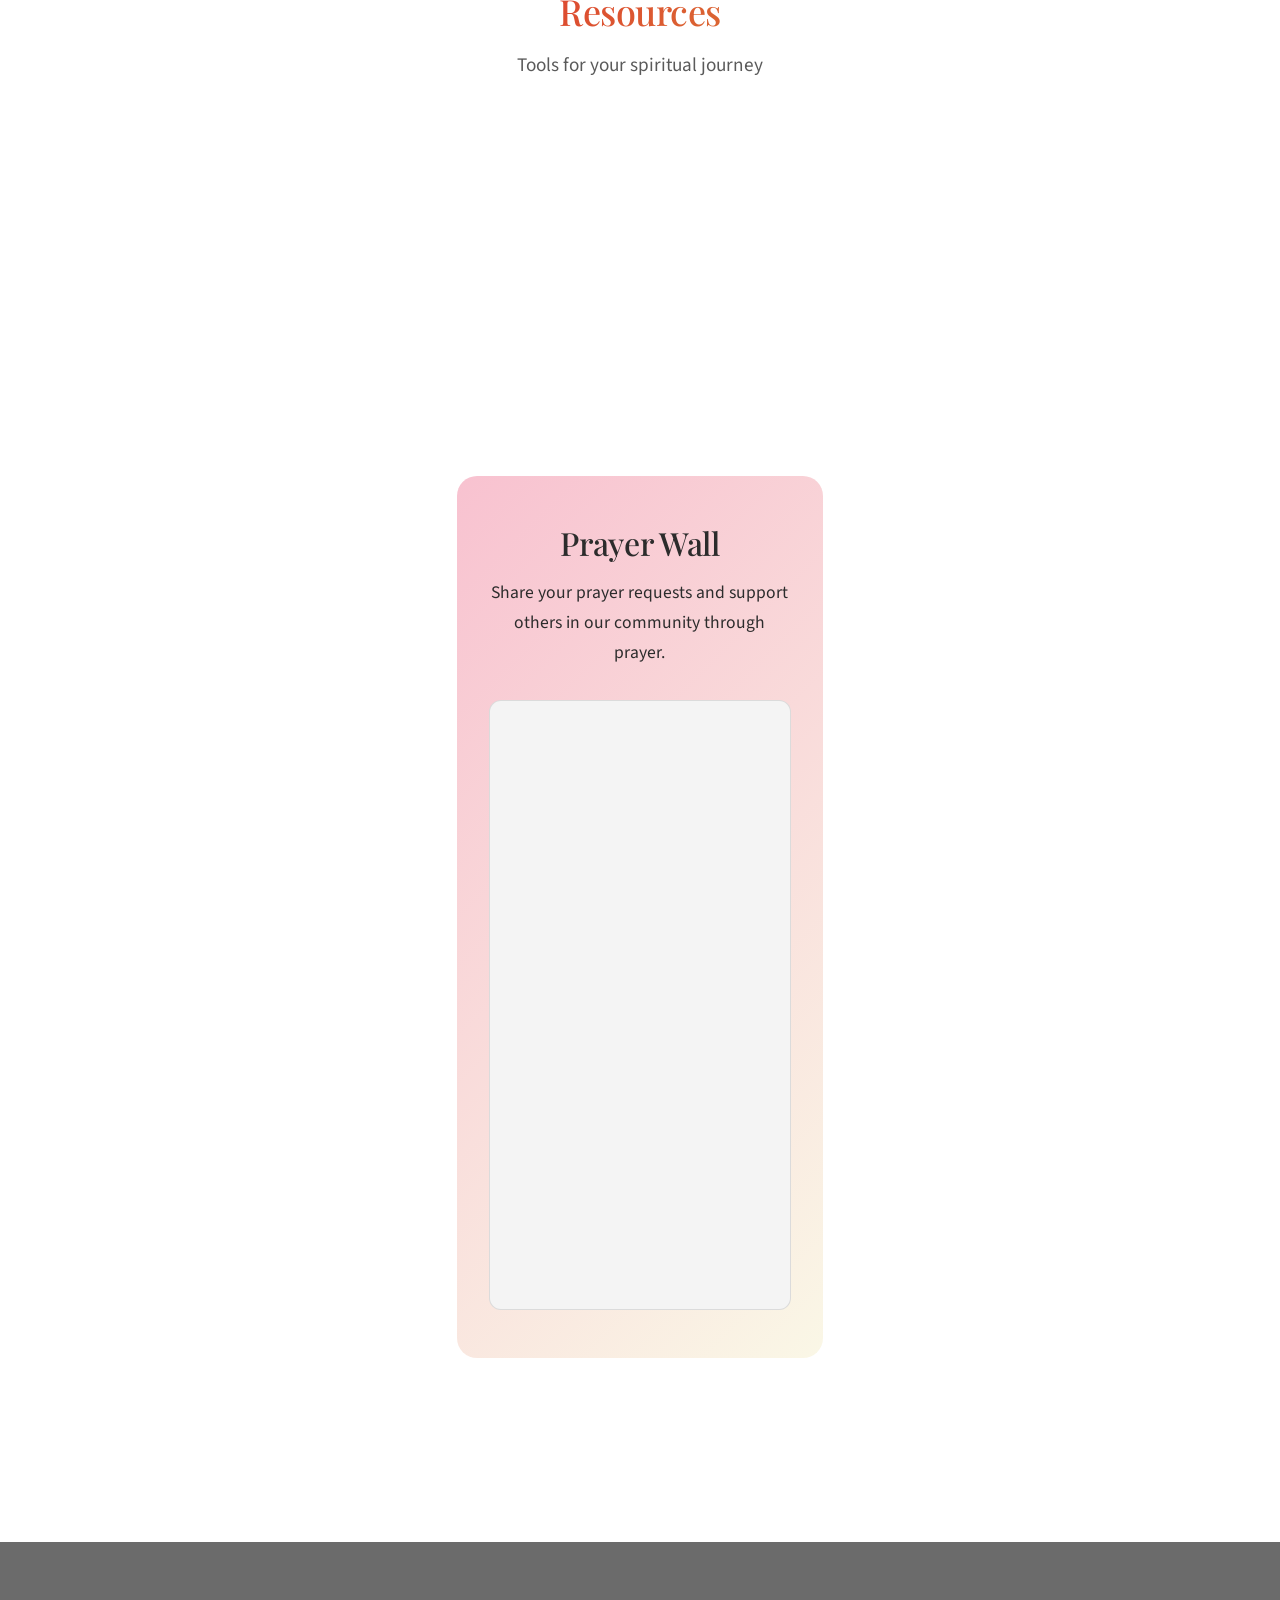
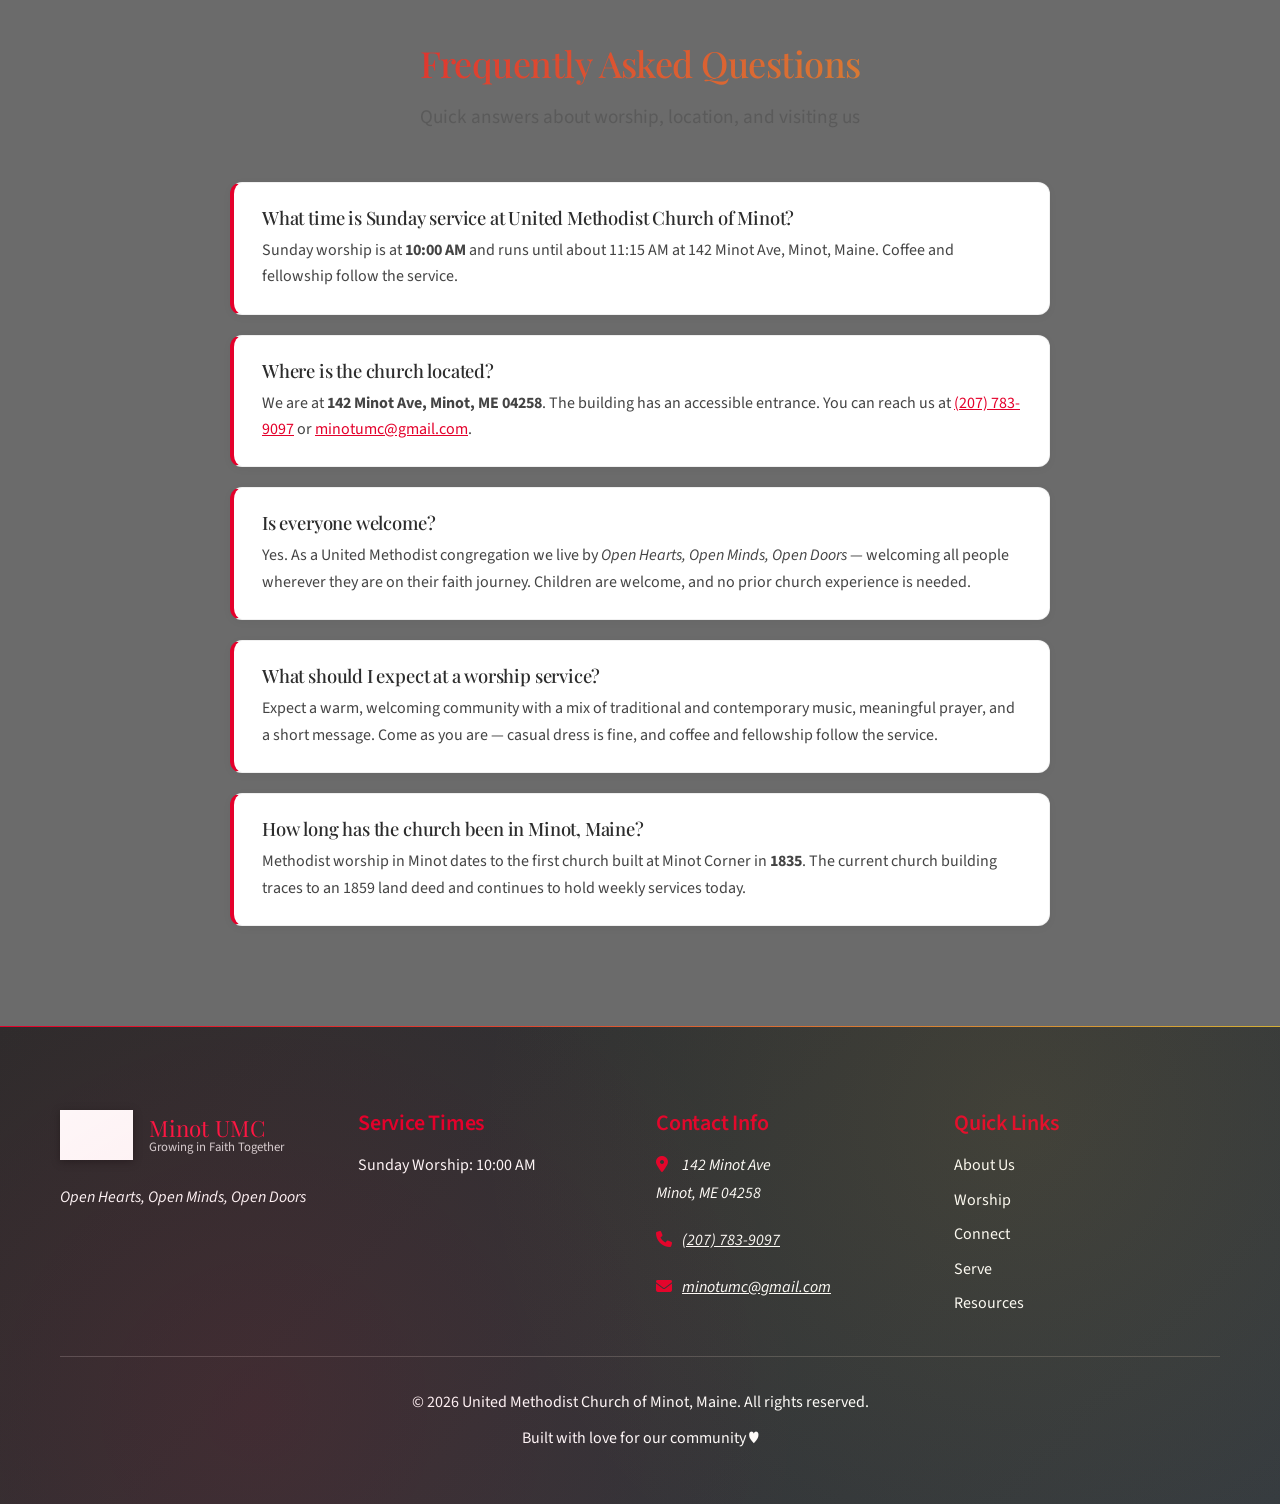
==== commit 5b67fe0d: "Fix invisible Christmas Fair section (untracked scroll-animation class left it at opacity:0)" ====
--- a/index.html
+++ b/index.html
@@ -147,10 +147,10 @@
     <section id="christmas-fair" class="event-promo" aria-labelledby="christmas-fair-heading">
         <div class="container">
             <div class="event-promo-grid">
-                <figure class="event-promo-image animate-on-scroll" data-animation="slide-in-left">
+                <figure class="event-promo-image">
                     <img src="images/christmas-fair-flyer-2026.jpg" alt="Minot Methodist Church Christmas Fair flyer: Saturday, November 7th, 9:00 AM to 1:00 PM at Minot UMC, 142 Minot Ave, Minot. Featuring fresh Cabot cheese, fish and corn chowder, pies, meatballs, beans, candy, fudge, and crafts. Kids' corner: make a bracelet or mini ornament for $1.00." loading="lazy">
                 </figure>
-                <div class="event-promo-content animate-on-scroll" data-animation="slide-in-right">
+                <div class="event-promo-content">
                     <h2 id="christmas-fair-heading">Christmas Fair</h2>
                     <p class="event-promo-meta"><i class="fas fa-calendar-day" aria-hidden="true"></i> <time datetime="2026-11-07">Saturday, November 7th</time> &bull; 9:00 AM&ndash;1:00 PM</p>
                     <p class="event-promo-meta"><i class="fas fa-map-marker-alt" aria-hidden="true"></i> Minot UMC, 142 Minot Ave, Minot</p>
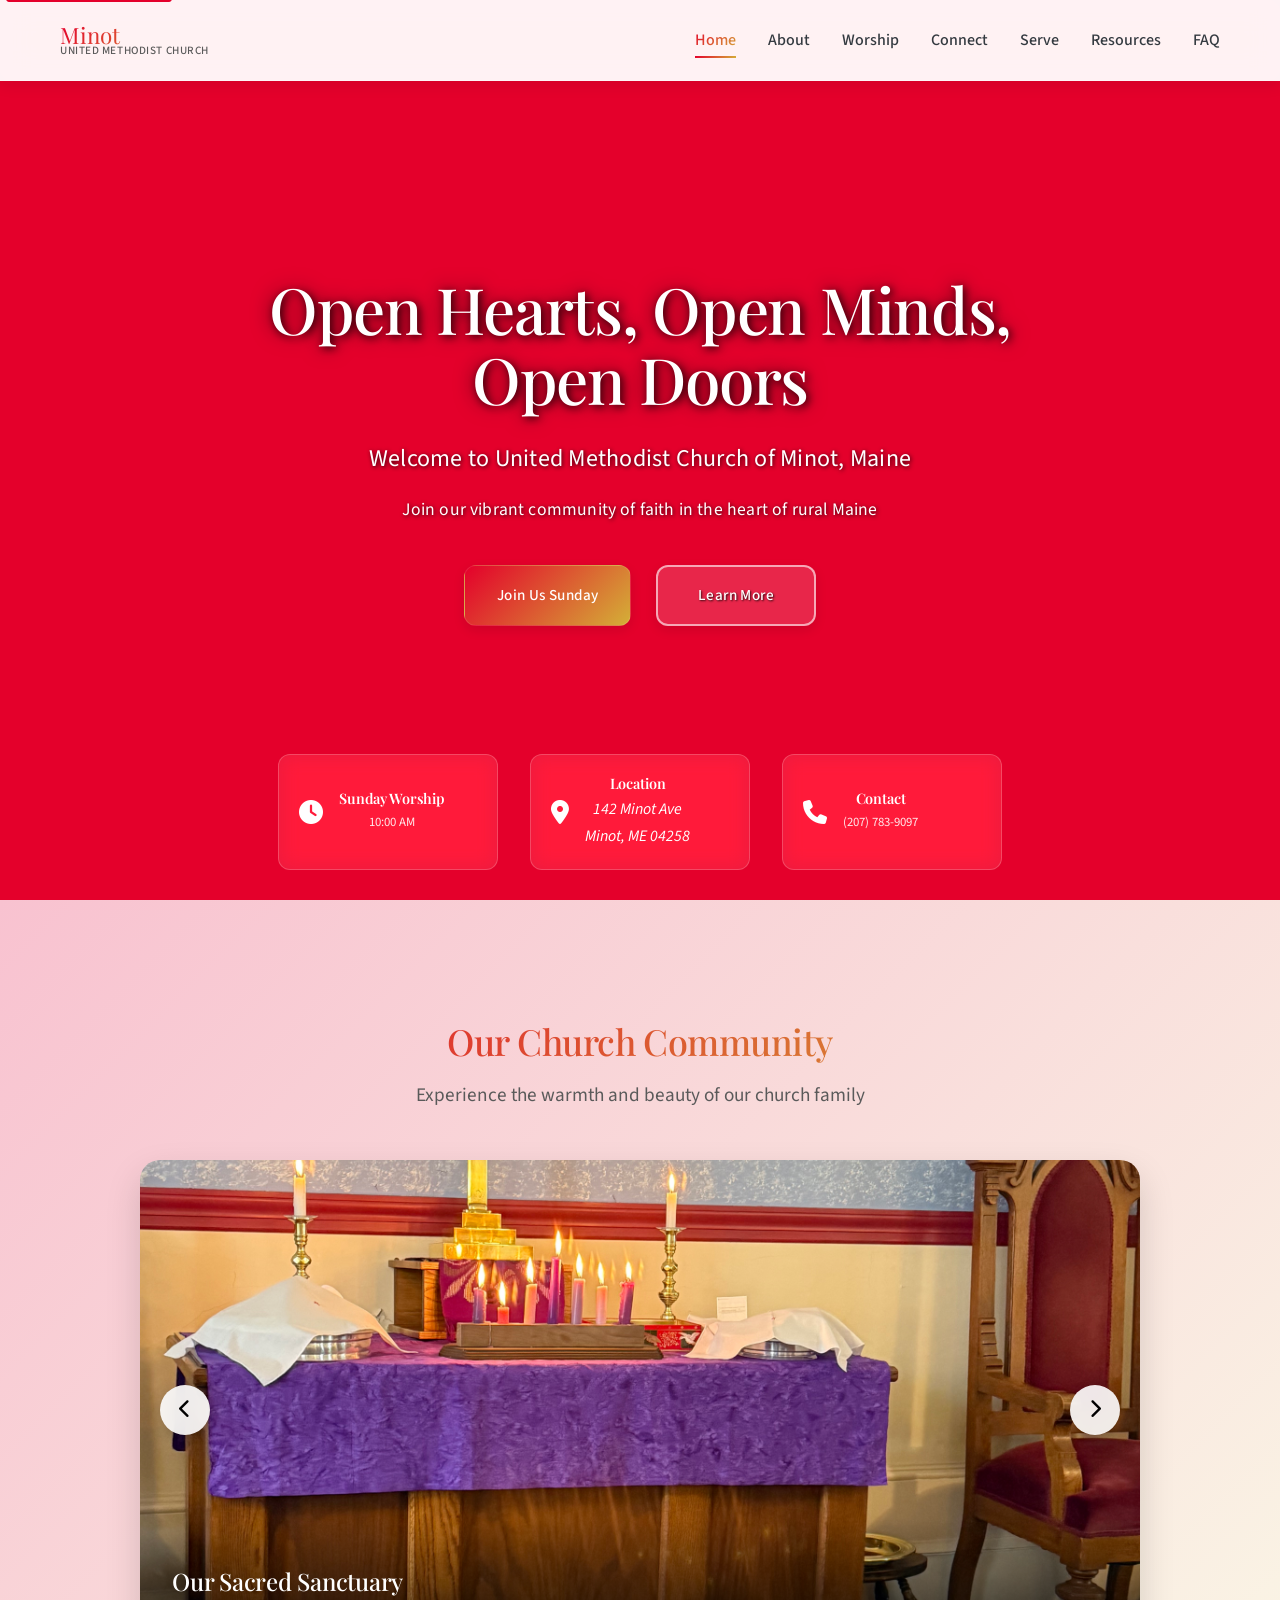
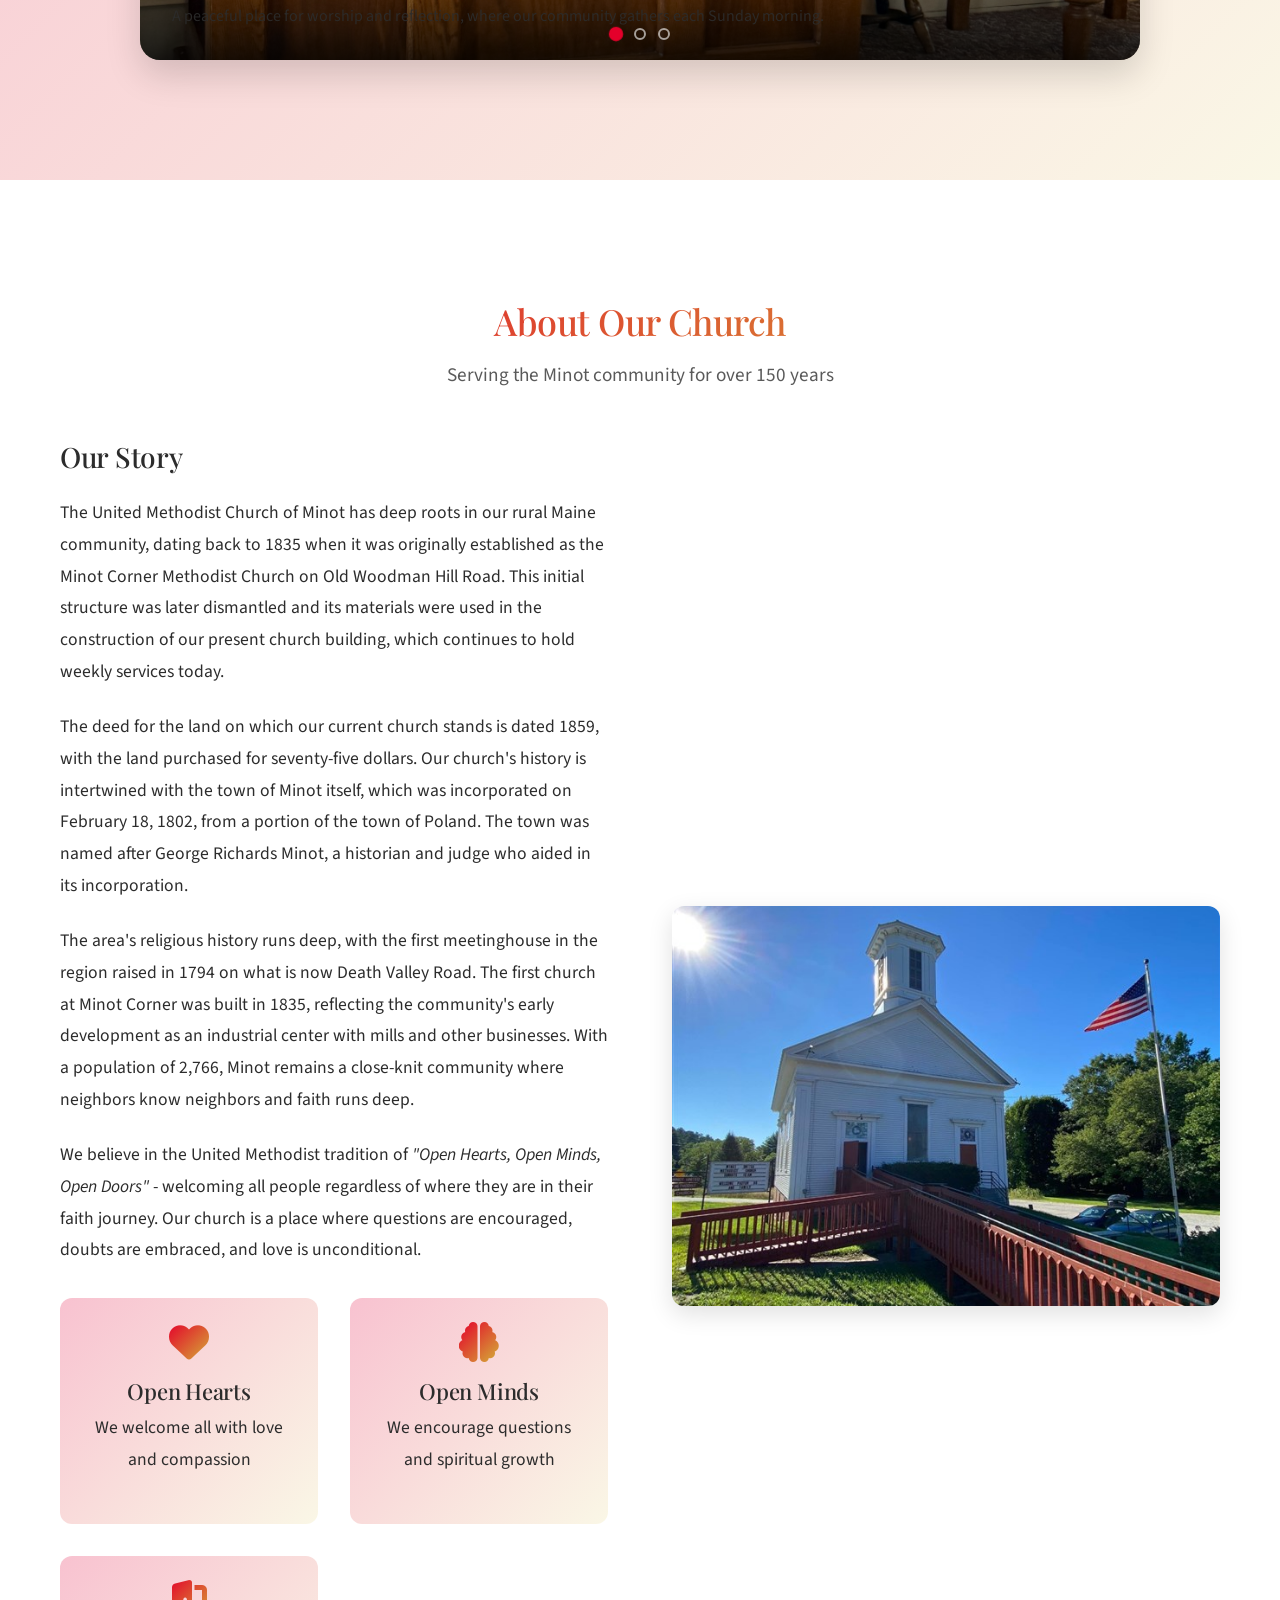
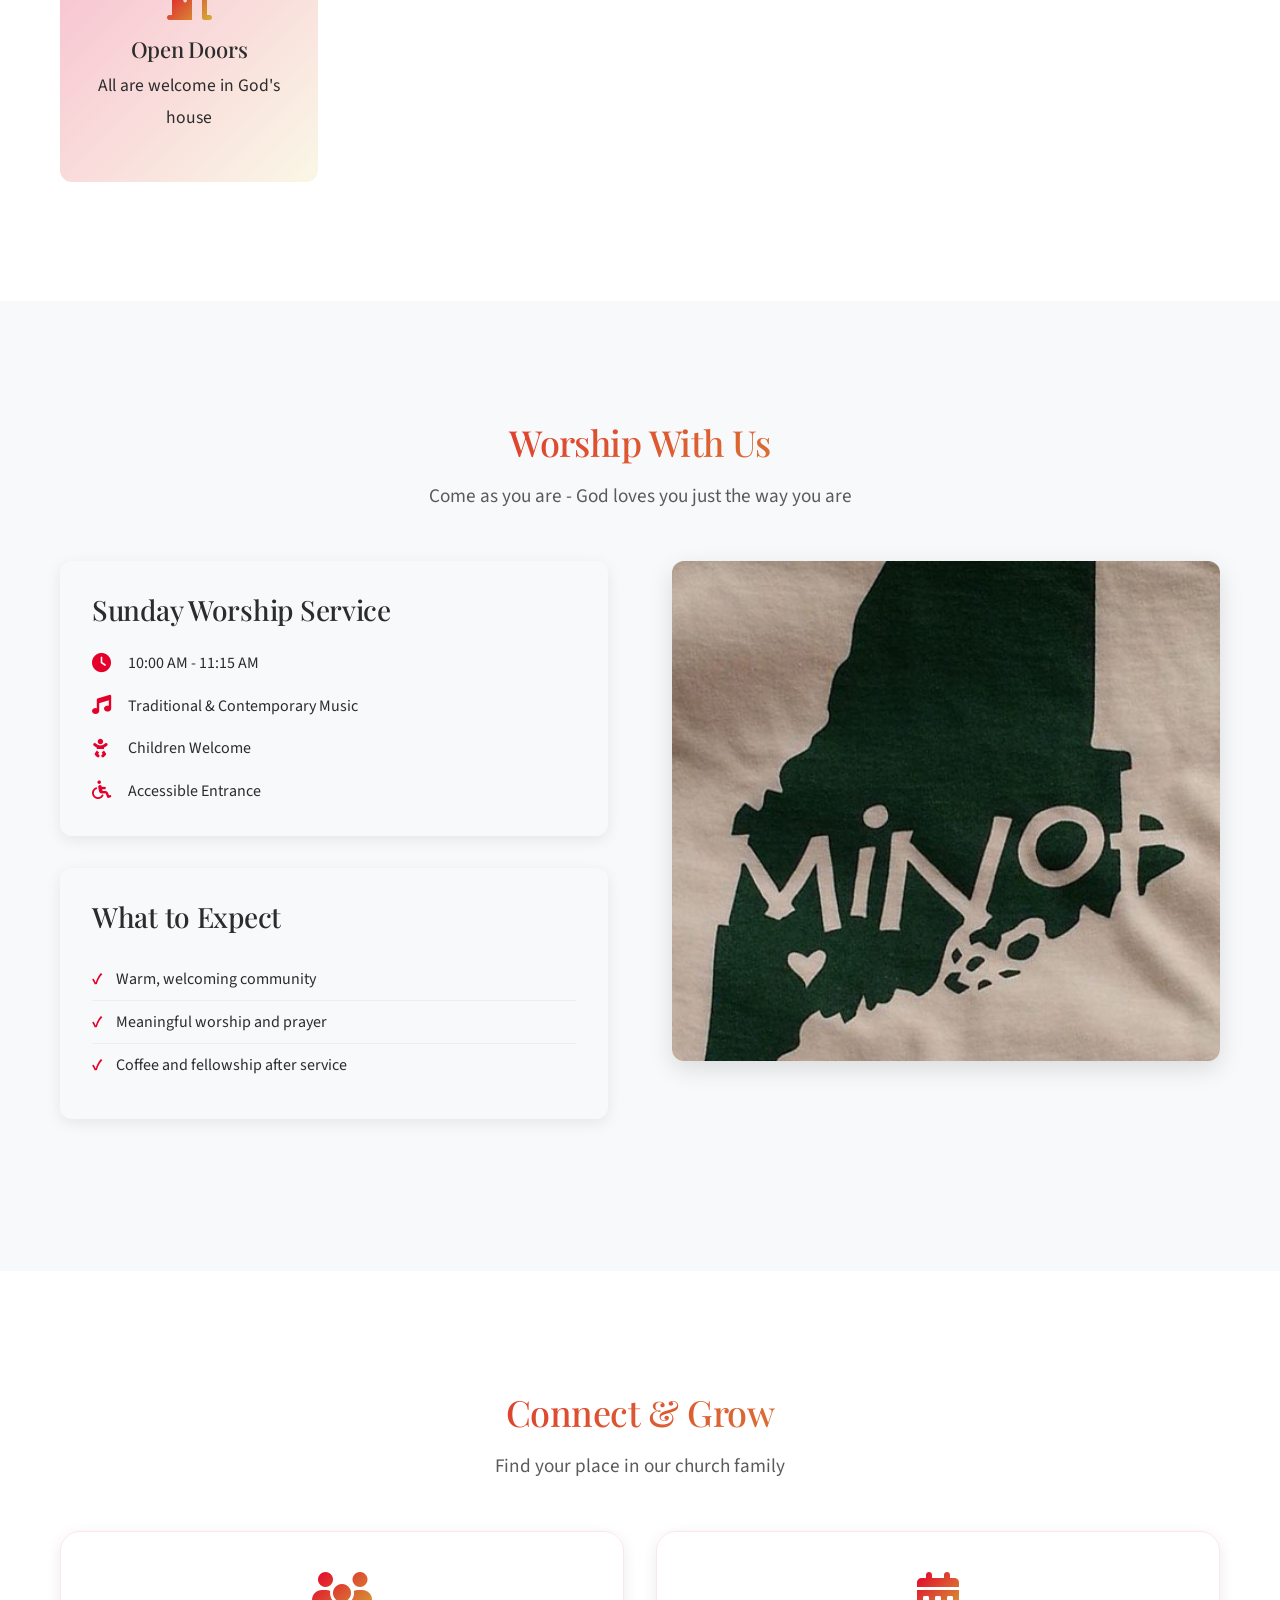
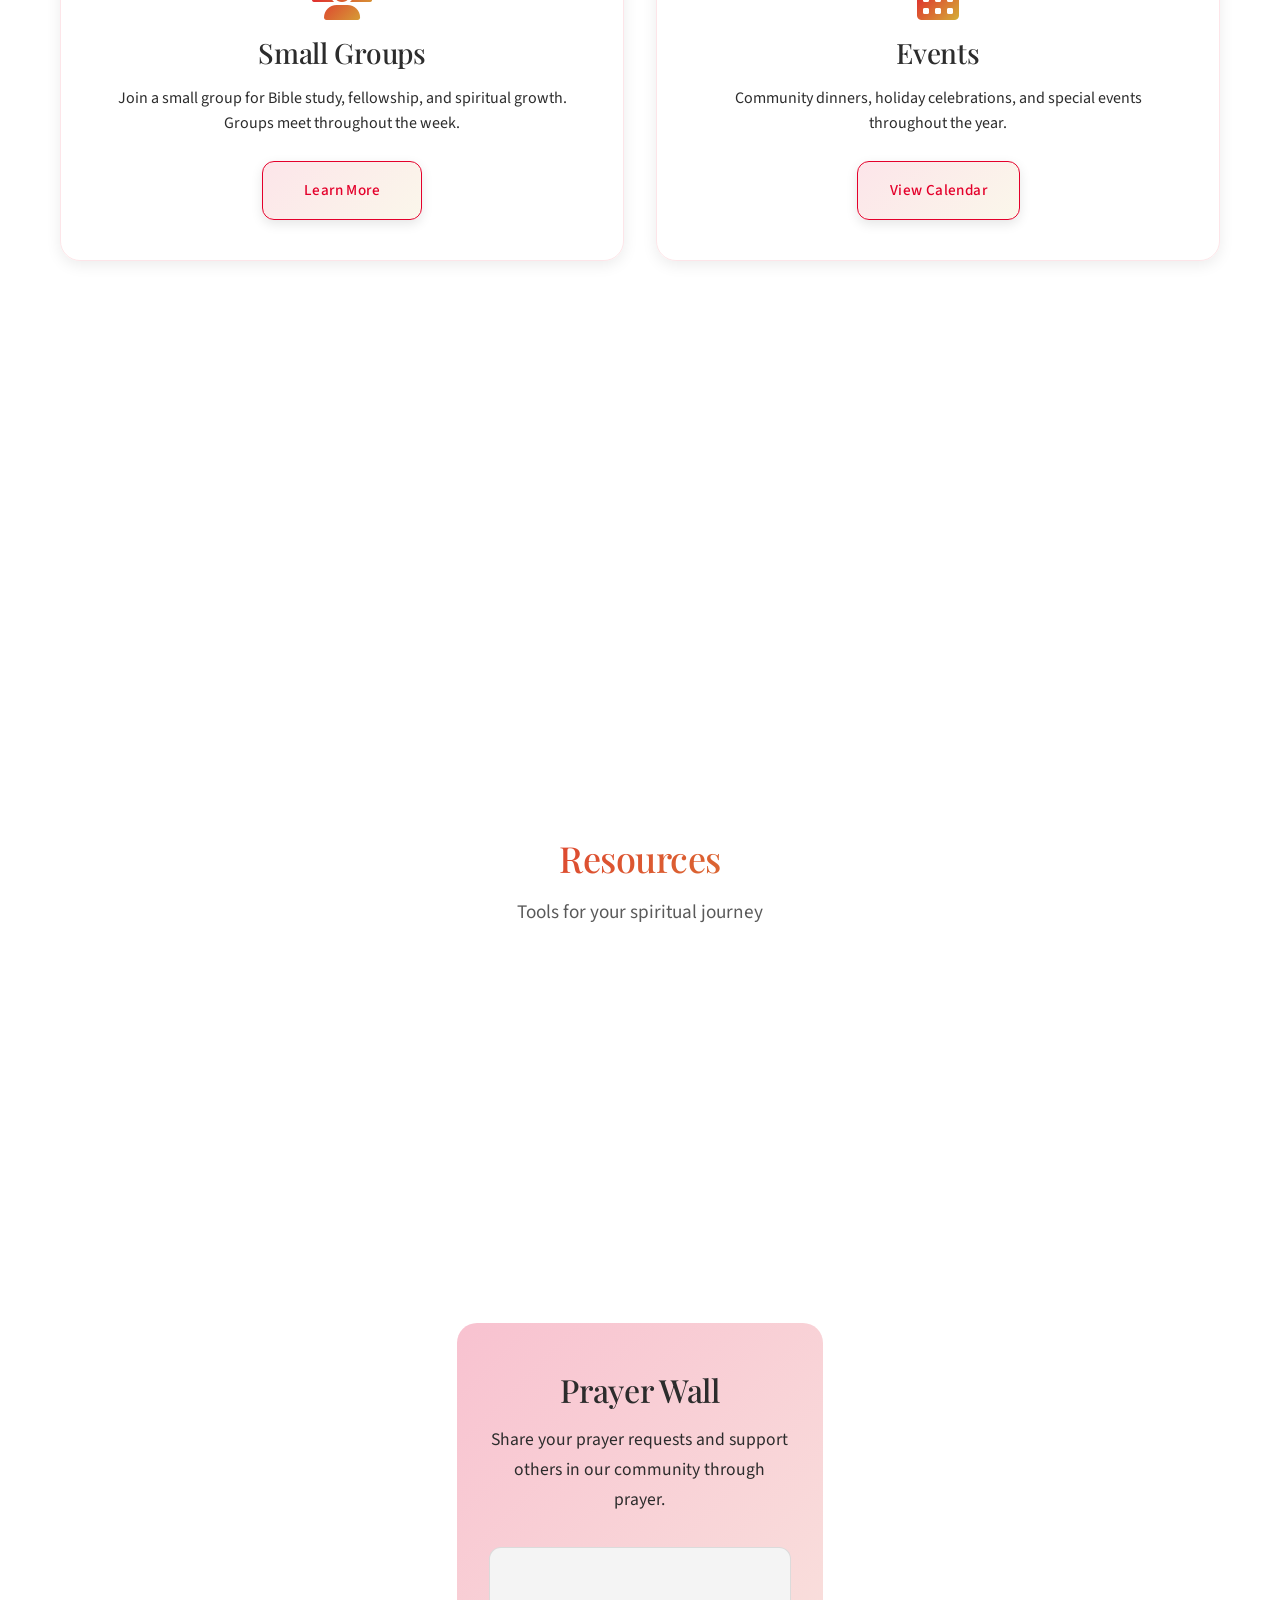
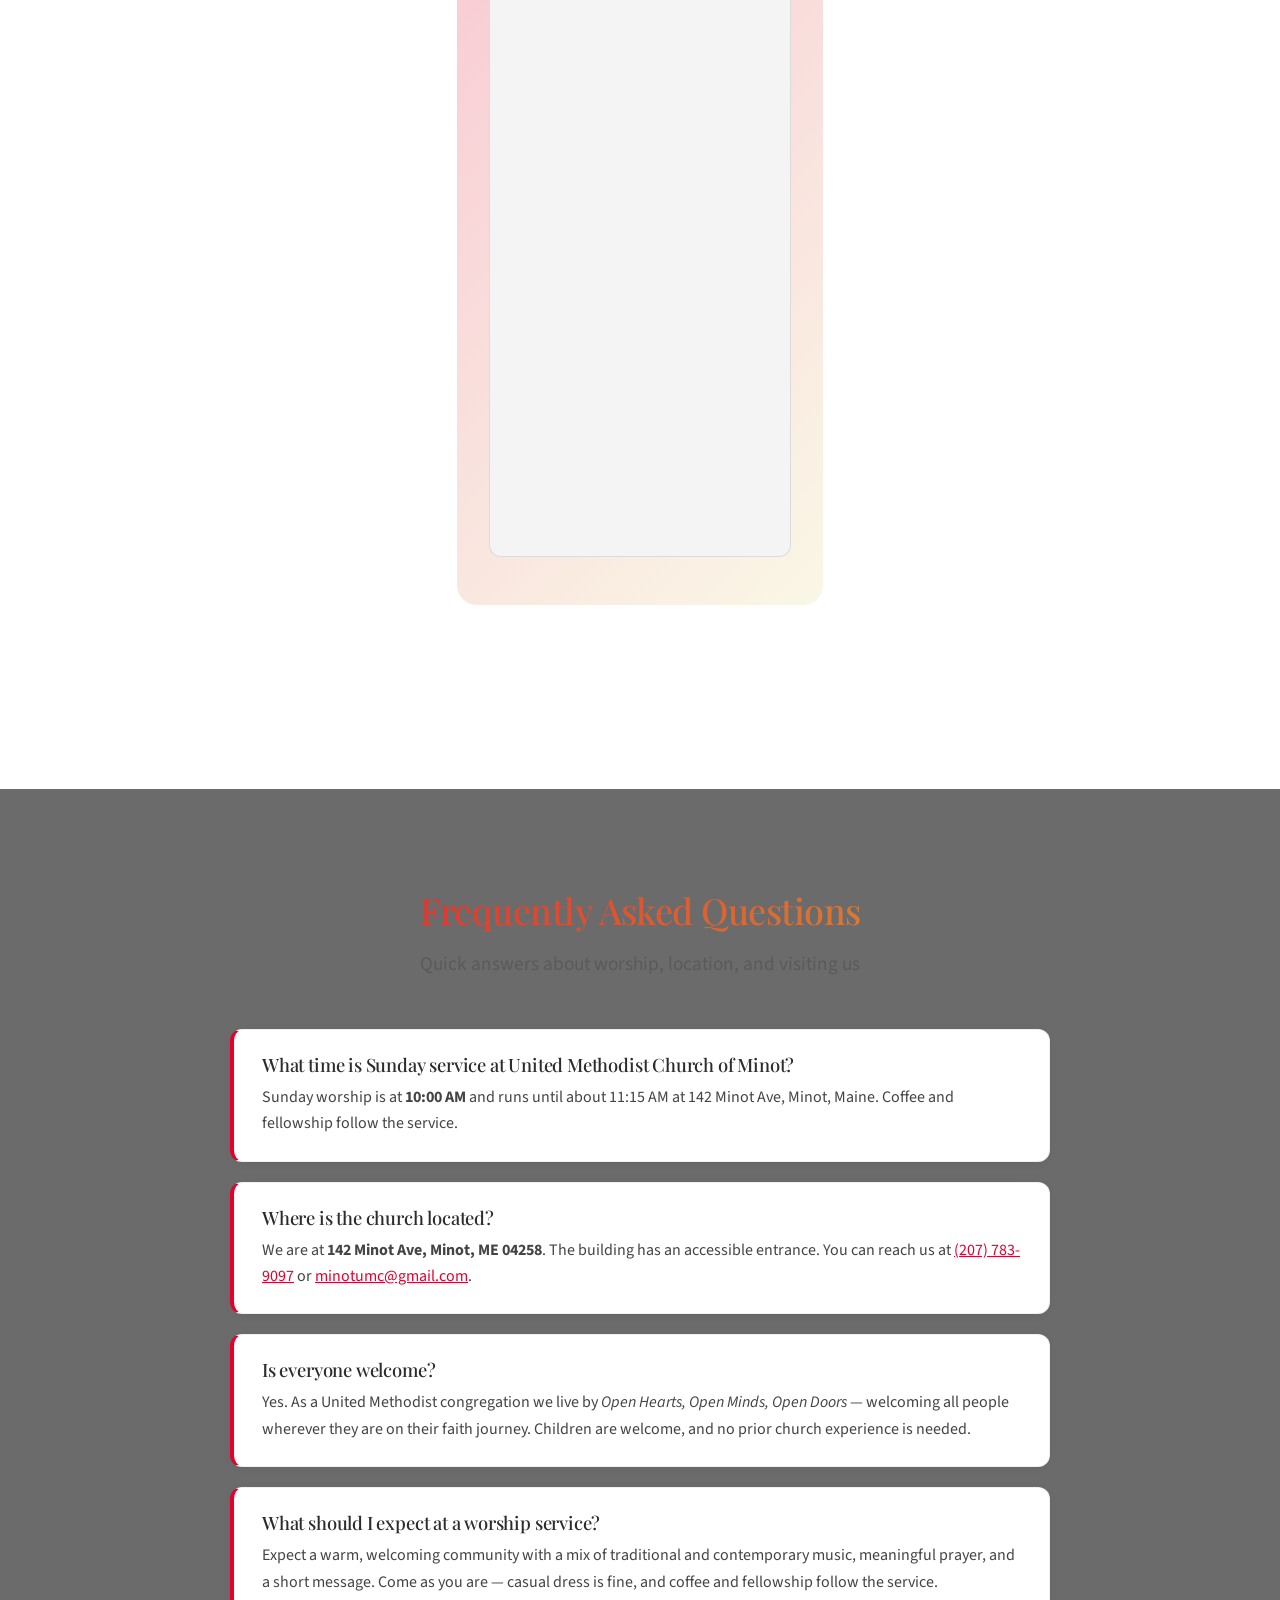
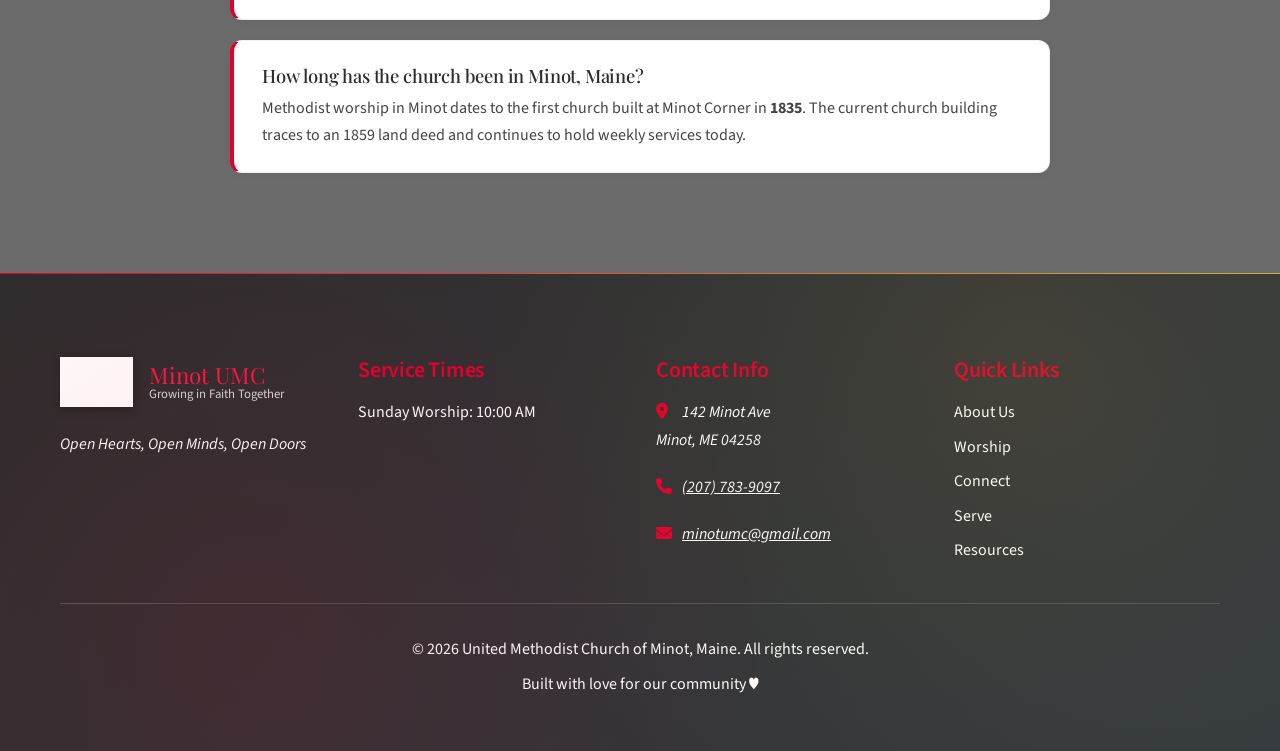
==== commit c70463ae: "Remove Christmas Fair promo now that the event has passed Removes the announcement banner, the #chri" ====
--- a/index.html
+++ b/index.html
@@ -46,7 +46,7 @@
     <link rel="stylesheet" href="brand-tokens.css">
 
     <!-- Custom CSS -->
-    <link rel="stylesheet" href="styles.css?v=2026-11-01-christmas-fair">
+    <link rel="stylesheet" href="styles.css?v=2026-11-08-remove-christmas-fair">
 
     <!-- Favicon -->
     <link rel="icon" type="image/svg+xml" href="favicon.svg">
@@ -61,19 +61,6 @@
 <body>
     <!-- Skip to content link for accessibility -->
     <a href="#main-content" class="skip-link">Skip to main content</a>
-
-    <!-- Christmas Fair Announcement Banner -->
-    <div class="announcement-bar" id="announcement-bar">
-        <div class="announcement-bar-inner">
-            <a href="#christmas-fair" class="announcement-bar-link">
-                <i class="fas fa-snowflake" aria-hidden="true"></i>
-                Christmas Fair &mdash; Sat, Nov 7, 9am&ndash;1pm &mdash; Details
-            </a>
-            <button type="button" class="announcement-bar-close" id="announcement-bar-close" aria-label="Dismiss announcement">
-                <i class="fas fa-times" aria-hidden="true"></i>
-            </button>
-        </div>
-    </div>
 
     <!-- Enhanced Navigation with Better Accessibility -->
     <nav class="navbar" id="navbar" role="navigation" aria-label="Main navigation">
@@ -141,26 +128,6 @@
                 </div>
             </div>
         </aside>
-    </section>
-
-    <!-- Christmas Fair Event Promo -->
-    <section id="christmas-fair" class="event-promo" aria-labelledby="christmas-fair-heading">
-        <div class="container">
-            <div class="event-promo-grid">
-                <figure class="event-promo-image">
-                    <img src="images/christmas-fair-flyer-2026.jpg" alt="Minot Methodist Church Christmas Fair flyer: Saturday, November 7th, 9:00 AM to 1:00 PM at Minot UMC, 142 Minot Ave, Minot. Featuring fresh Cabot cheese, fish and corn chowder, pies, meatballs, beans, candy, fudge, and crafts. Kids' corner: make a bracelet or mini ornament for $1.00." loading="lazy">
-                </figure>
-                <div class="event-promo-content">
-                    <h2 id="christmas-fair-heading">Christmas Fair</h2>
-                    <p class="event-promo-meta"><i class="fas fa-calendar-day" aria-hidden="true"></i> <time datetime="2026-11-07">Saturday, November 7th</time> &bull; 9:00 AM&ndash;1:00 PM</p>
-                    <p class="event-promo-meta"><i class="fas fa-map-marker-alt" aria-hidden="true"></i> Minot UMC, 142 Minot Ave, Minot</p>
-                    <p>Join us for fresh Cabot cheese, fish &amp; corn chowder, pies, meatballs, beans, candy, fudge, and crafts. Kids&rsquo; corner: make your own bracelet or a mini ornament for $1.00.</p>
-                    <a href="https://maps.google.com/?q=142+Minot+Ave,+Minot,+ME+04258" class="btn btn-primary" target="_blank" rel="noopener noreferrer">
-                        <i class="fas fa-directions" aria-hidden="true"></i> Get Directions
-                    </a>
-                </div>
-            </div>
-        </div>
     </section>
 
     <!-- Image Carousel Section -->
@@ -495,7 +462,7 @@
     </script>
 
     <!-- Enhanced JavaScript Loading with Performance Optimization -->
-    <script src="script.js?v=2026-11-01-christmas-fair" defer></script>
+    <script src="script.js?v=2026-11-08-remove-christmas-fair" defer></script>
 
     <!-- Structured Data: Church / LocalBusiness (primary entity) -->
     <script type="application/ld+json">
--- a/styles.css
+++ b/styles.css
@@ -279,7 +279,7 @@
 /* Navigation */
 .navbar {
     position: fixed;
-    top: var(--announcement-height, 0);
+    top: 0;
     width: 100%;
     background: var(--glass-white);
     backdrop-filter: blur(15px) saturate(180%);
@@ -2071,142 +2071,3 @@
 .faq-item a {
     color: var(--brand-crimson, #e4002b);
 }
-
-/* Christmas Fair Event Promo */
-.event-promo {
-    padding: var(--section-padding);
-    background: var(--brand-crimson-subtle);
-}
-
-.event-promo-grid {
-    display: grid;
-    grid-template-columns: minmax(260px, 380px) 1fr;
-    gap: 3rem;
-    align-items: center;
-}
-
-.event-promo-image img {
-    width: 100%;
-    height: auto;
-    border-radius: var(--border-radius);
-    box-shadow: var(--shadow-medium);
-}
-
-.event-promo-content h2 {
-    background: var(--gradient-flame);
-    -webkit-background-clip: text;
-    -webkit-text-fill-color: transparent;
-    background-clip: text;
-    margin-bottom: 1rem;
-}
-
-.event-promo-meta {
-    font-weight: 600;
-    color: var(--brand-neutral-cool);
-    margin-bottom: 0.5rem;
-}
-
-.event-promo-meta i {
-    color: var(--brand-crimson);
-    margin-right: 0.5rem;
-}
-
-@media (max-width: 768px) {
-    .event-promo-grid {
-        grid-template-columns: 1fr;
-        text-align: center;
-    }
-
-    .event-promo-image {
-        max-width: 320px;
-        margin: 0 auto;
-    }
-}
-
-/* Christmas Fair Announcement Banner */
-:root {
-    --announcement-height: 44px;
-}
-
-.announcement-bar {
-    position: fixed;
-    top: 0;
-    left: 0;
-    width: 100%;
-    height: var(--announcement-height);
-    background: var(--gradient-flame);
-    color: var(--white);
-    z-index: 1001;
-    display: flex;
-    align-items: center;
-    justify-content: center;
-}
-
-.announcement-bar-inner {
-    max-width: var(--max-width);
-    width: 100%;
-    padding: 0 3rem 0 1rem;
-    display: flex;
-    align-items: center;
-    justify-content: center;
-    position: relative;
-}
-
-.announcement-bar-link {
-    color: var(--white);
-    text-decoration: none;
-    font-weight: 600;
-    font-size: 0.9rem;
-    display: flex;
-    align-items: center;
-    gap: 0.5rem;
-    text-align: center;
-}
-
-.announcement-bar-link:hover,
-.announcement-bar-link:focus-visible {
-    text-decoration: underline;
-}
-
-.announcement-bar-close {
-    position: absolute;
-    right: 1rem;
-    top: 50%;
-    transform: translateY(-50%);
-    background: none;
-    border: none;
-    color: var(--white);
-    cursor: pointer;
-    font-size: 0.9rem;
-    padding: 0.25rem;
-    line-height: 1;
-}
-
-.announcement-bar-close:hover,
-.announcement-bar-close:focus-visible {
-    opacity: 0.8;
-}
-
-body.announcement-dismissed .announcement-bar {
-    display: none;
-}
-
-body.announcement-dismissed .navbar {
-    top: 0;
-}
-
-@media (max-width: 768px) {
-    .nav-menu {
-        top: calc(var(--nav-height) + var(--announcement-height));
-    }
-
-    body.announcement-dismissed .nav-menu {
-        top: var(--nav-height);
-    }
-}
-
-@media (max-width: 480px) {
-    .announcement-bar-link {
-        font-size: 0.78rem;
-    }
-}
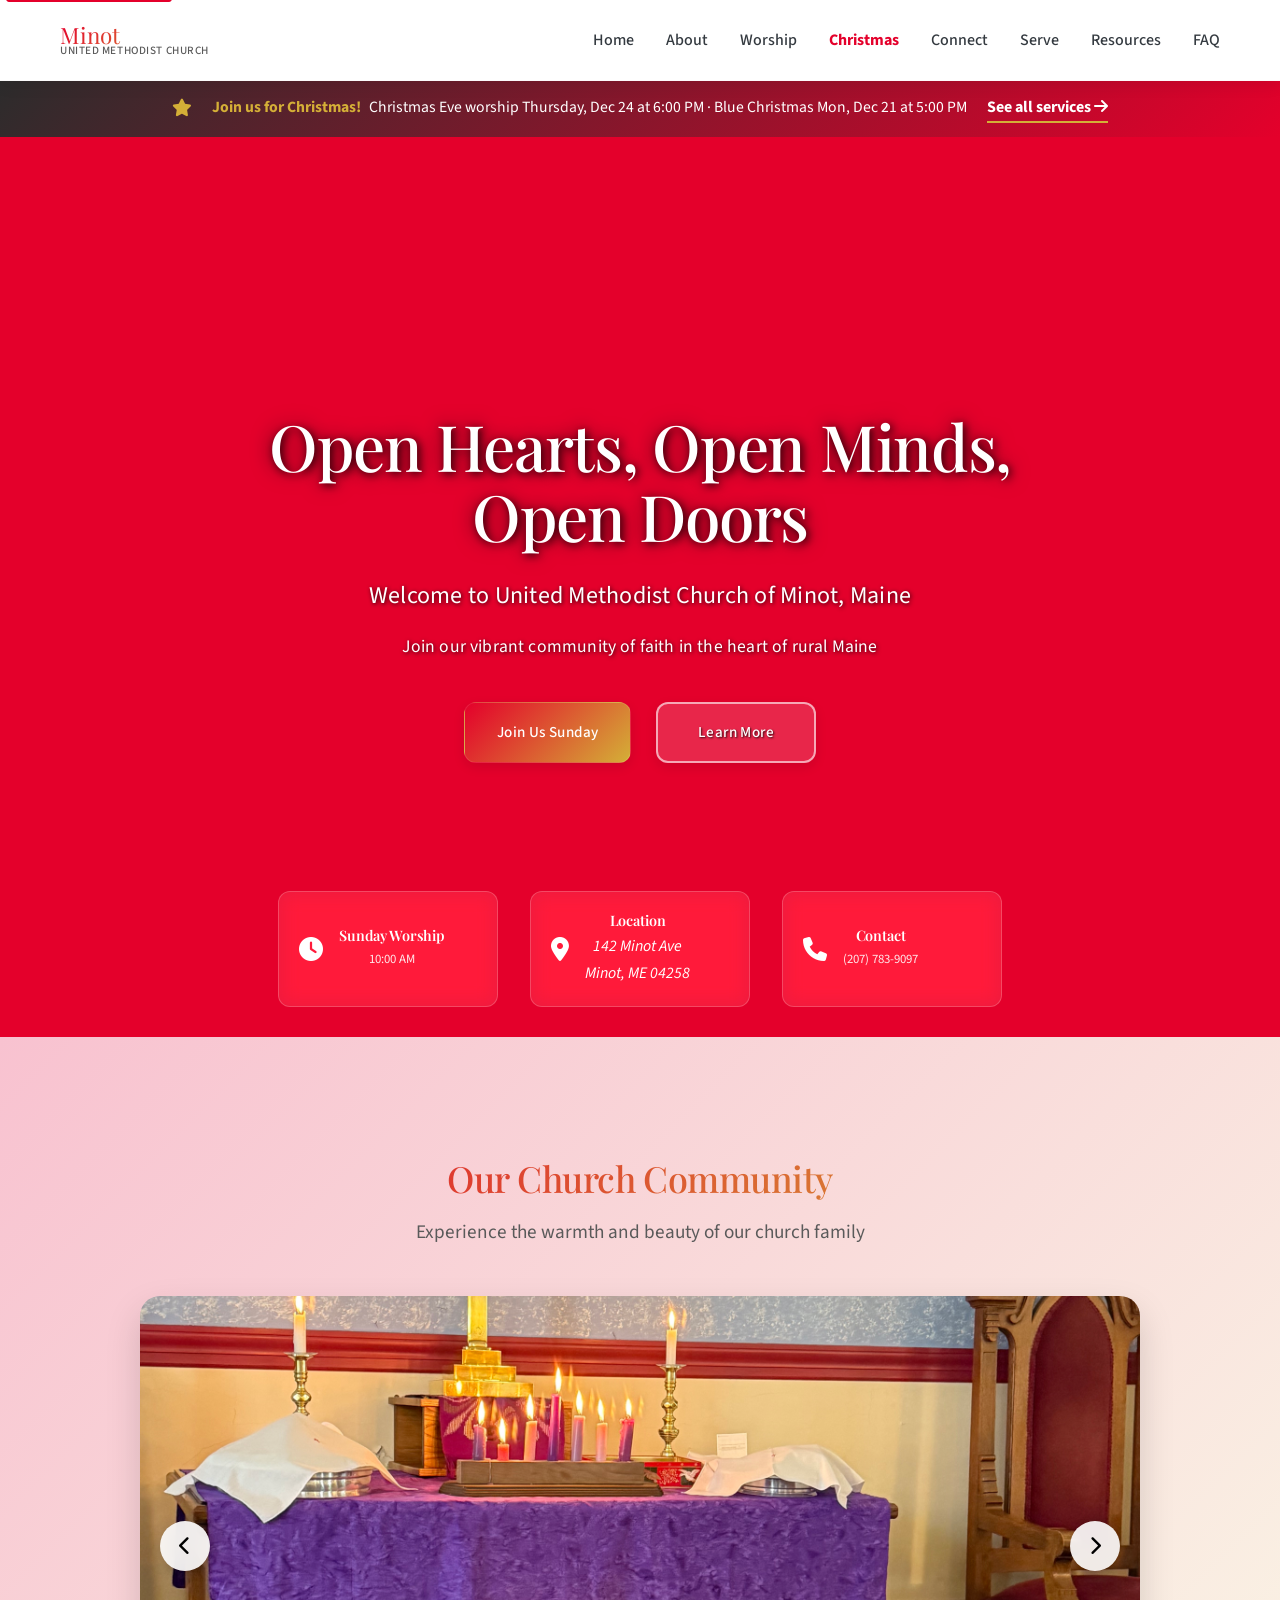
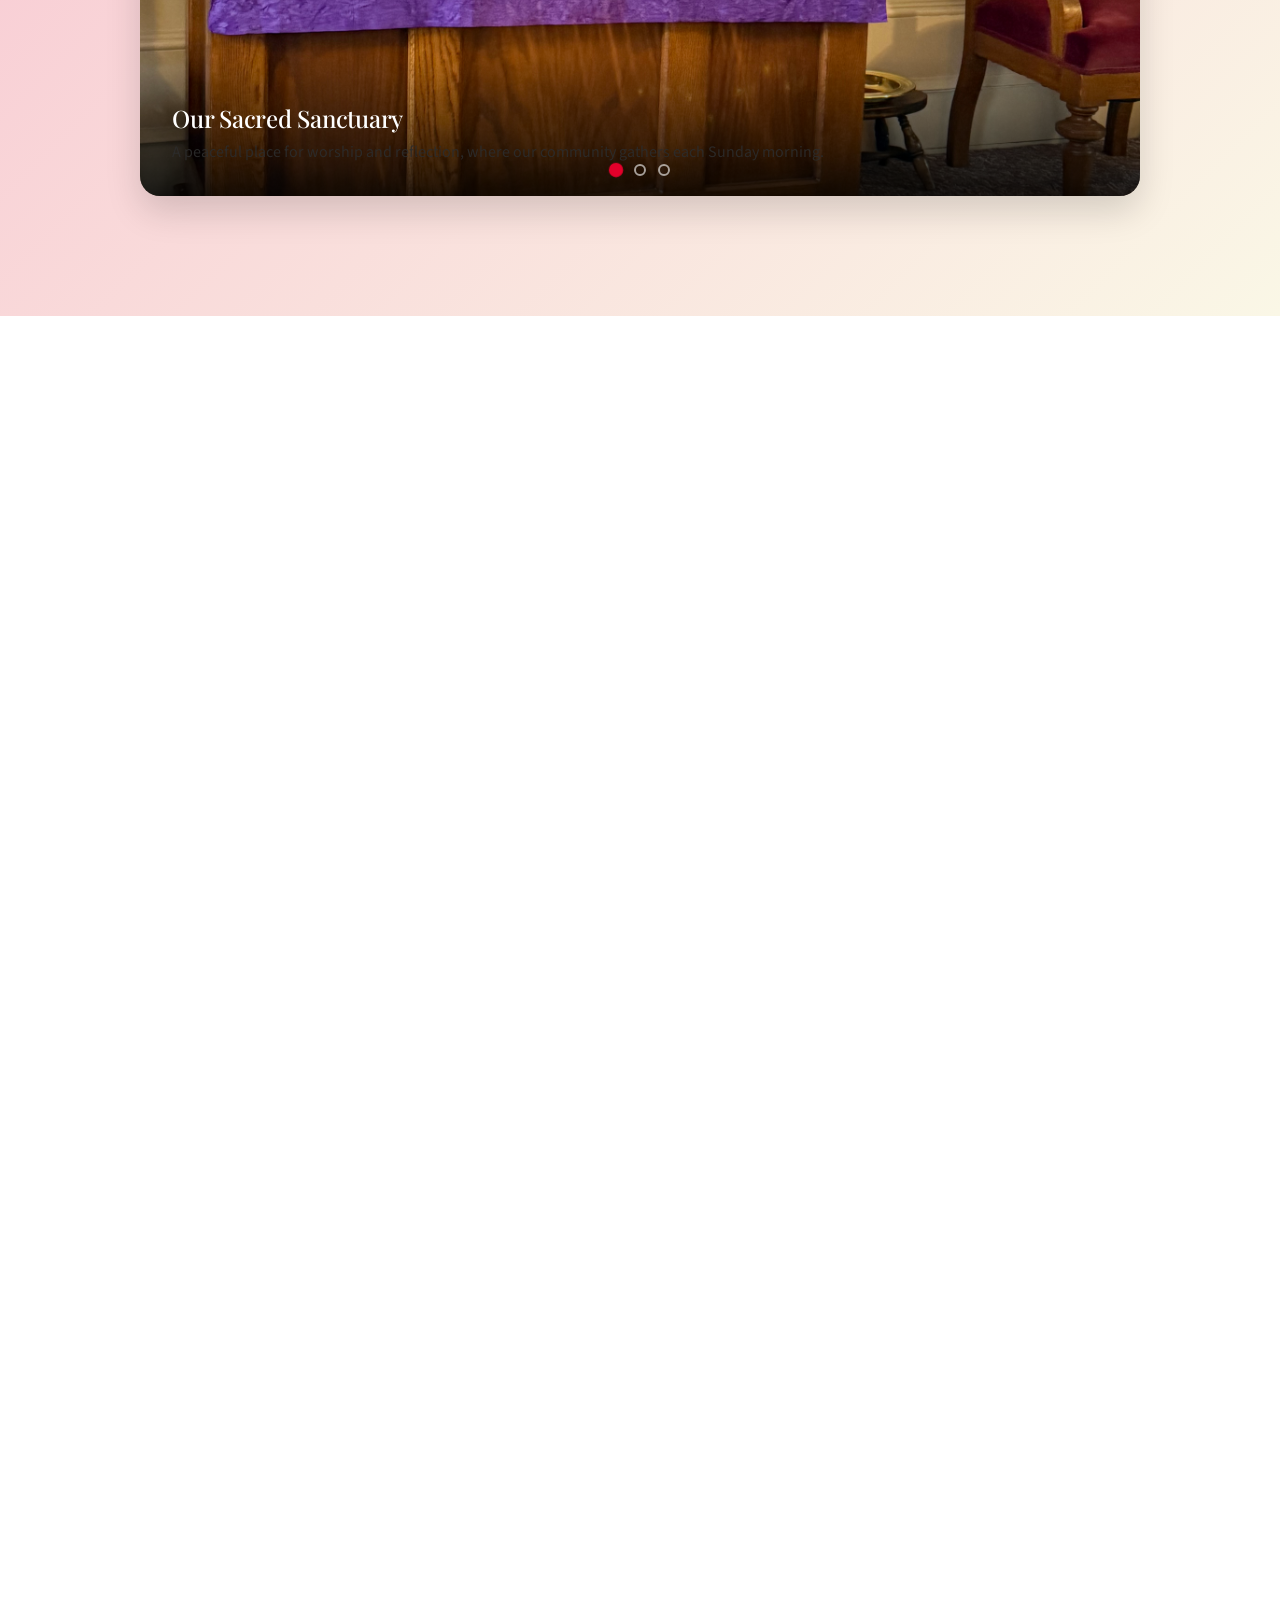
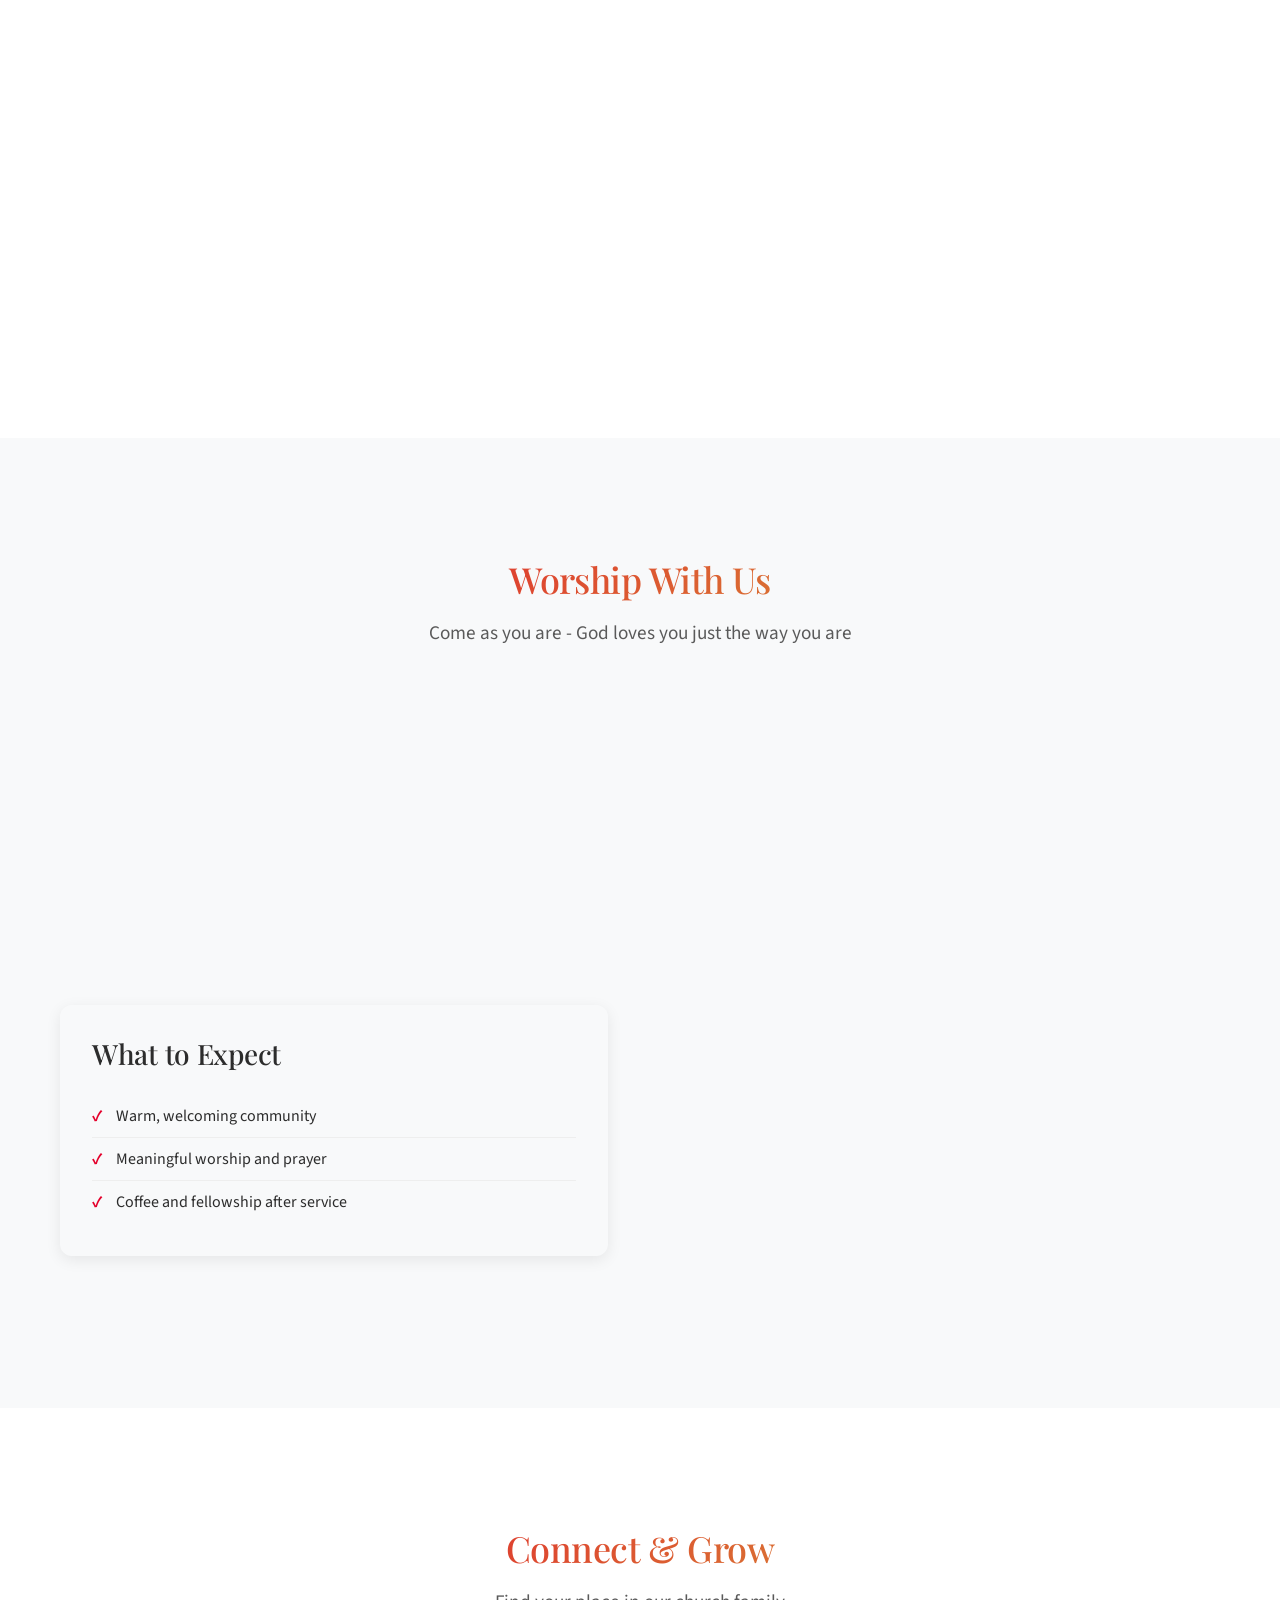
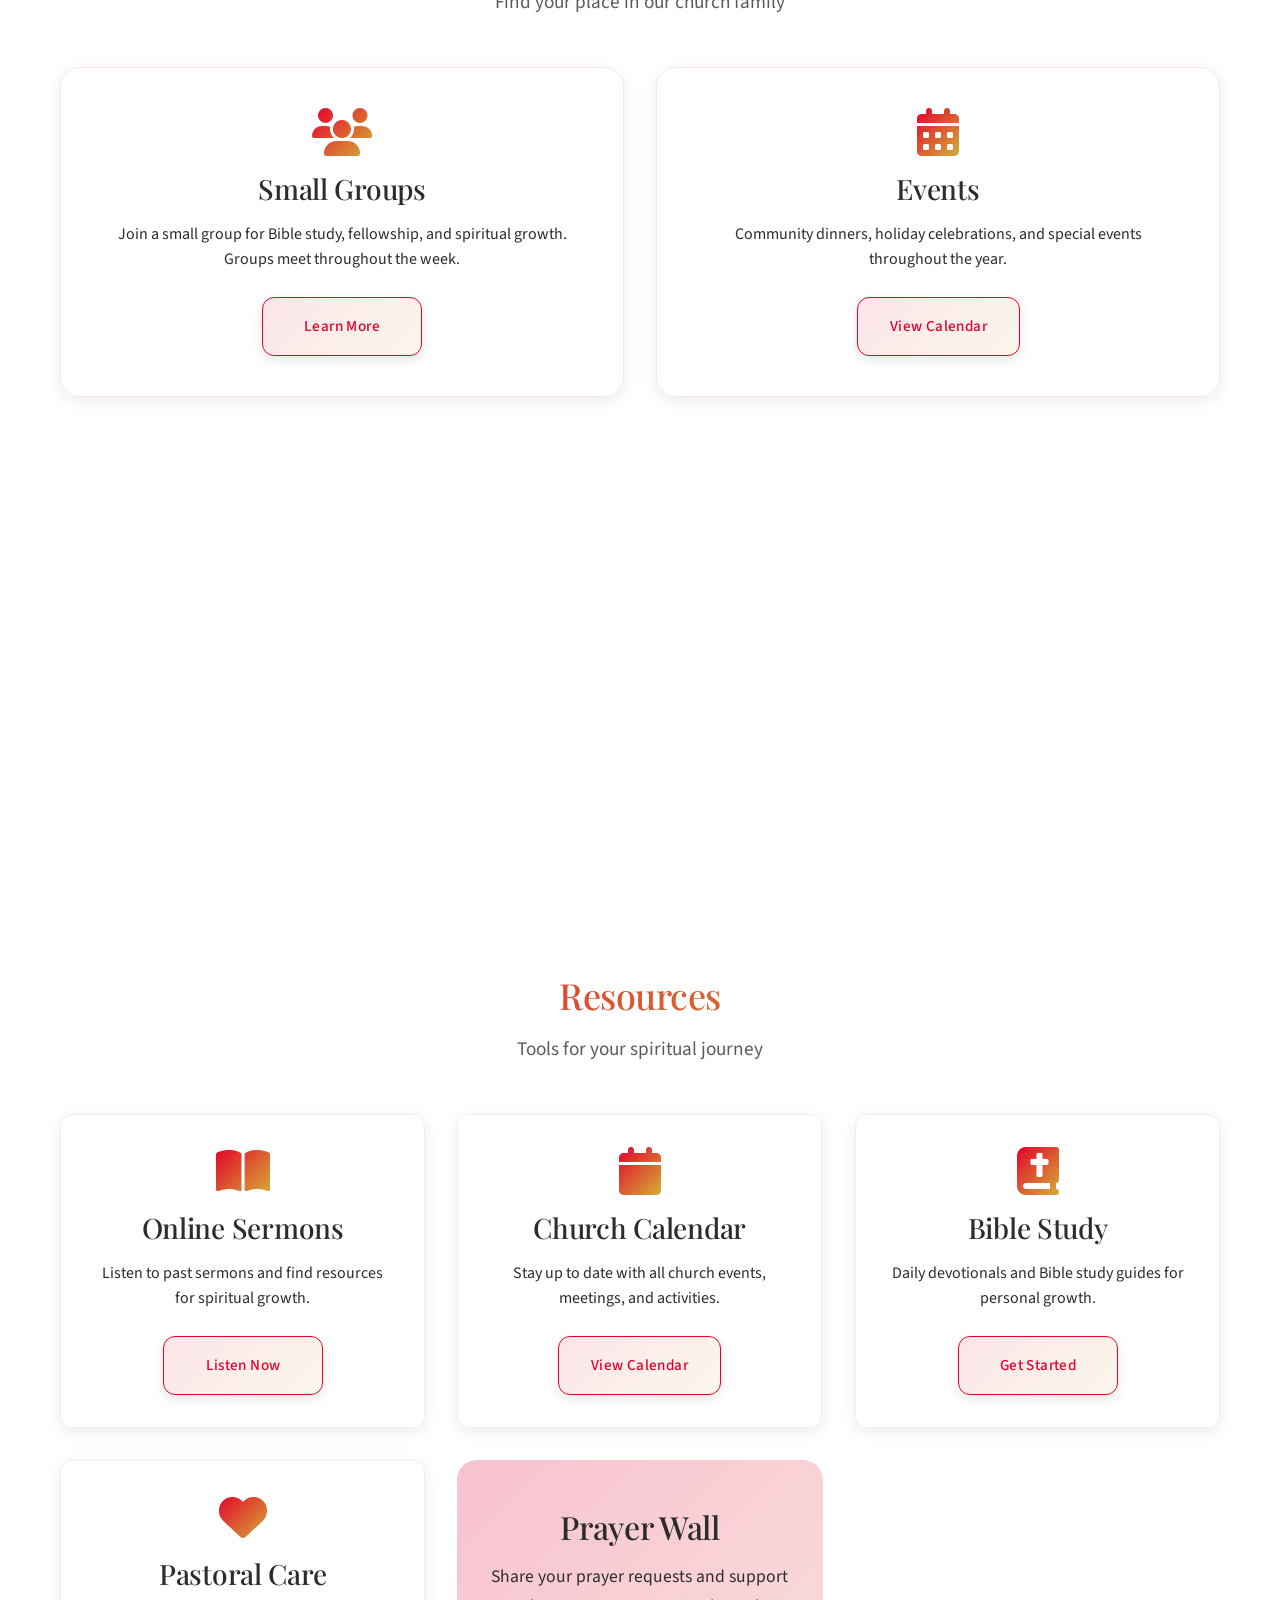
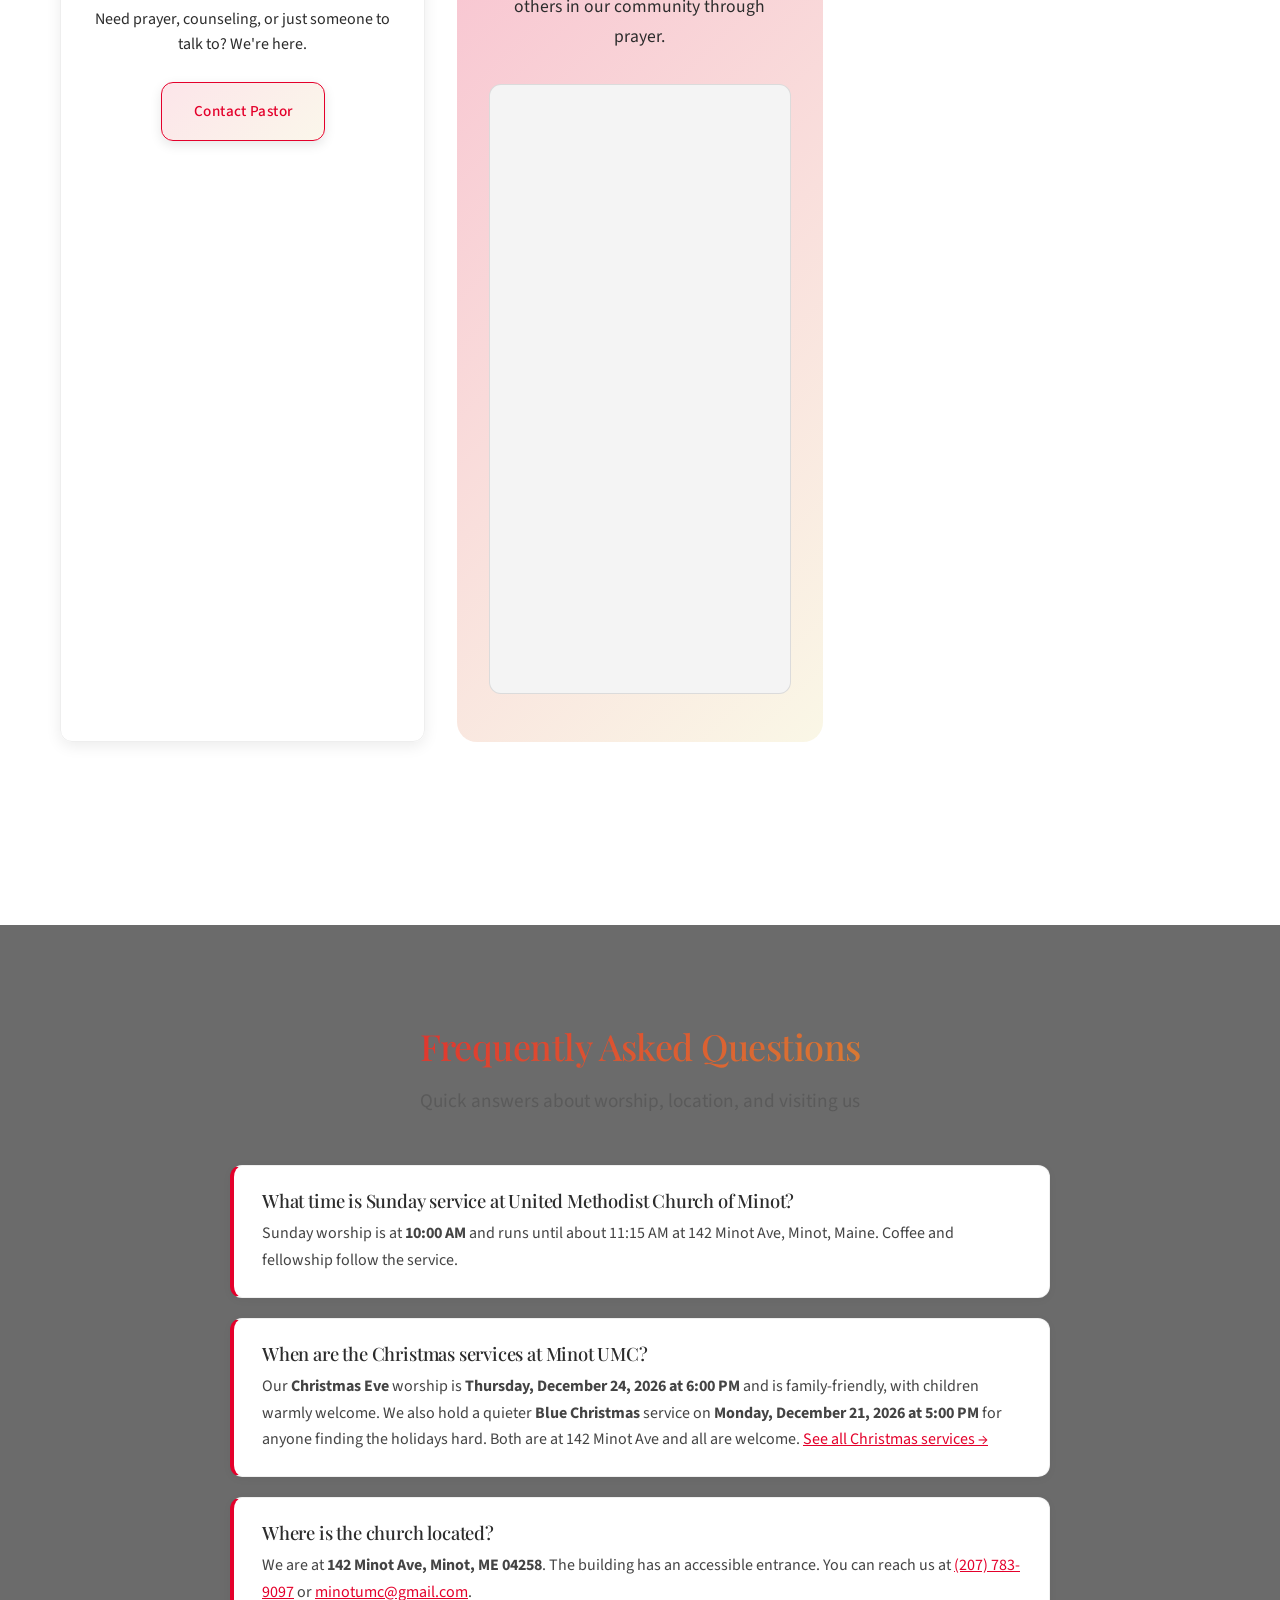
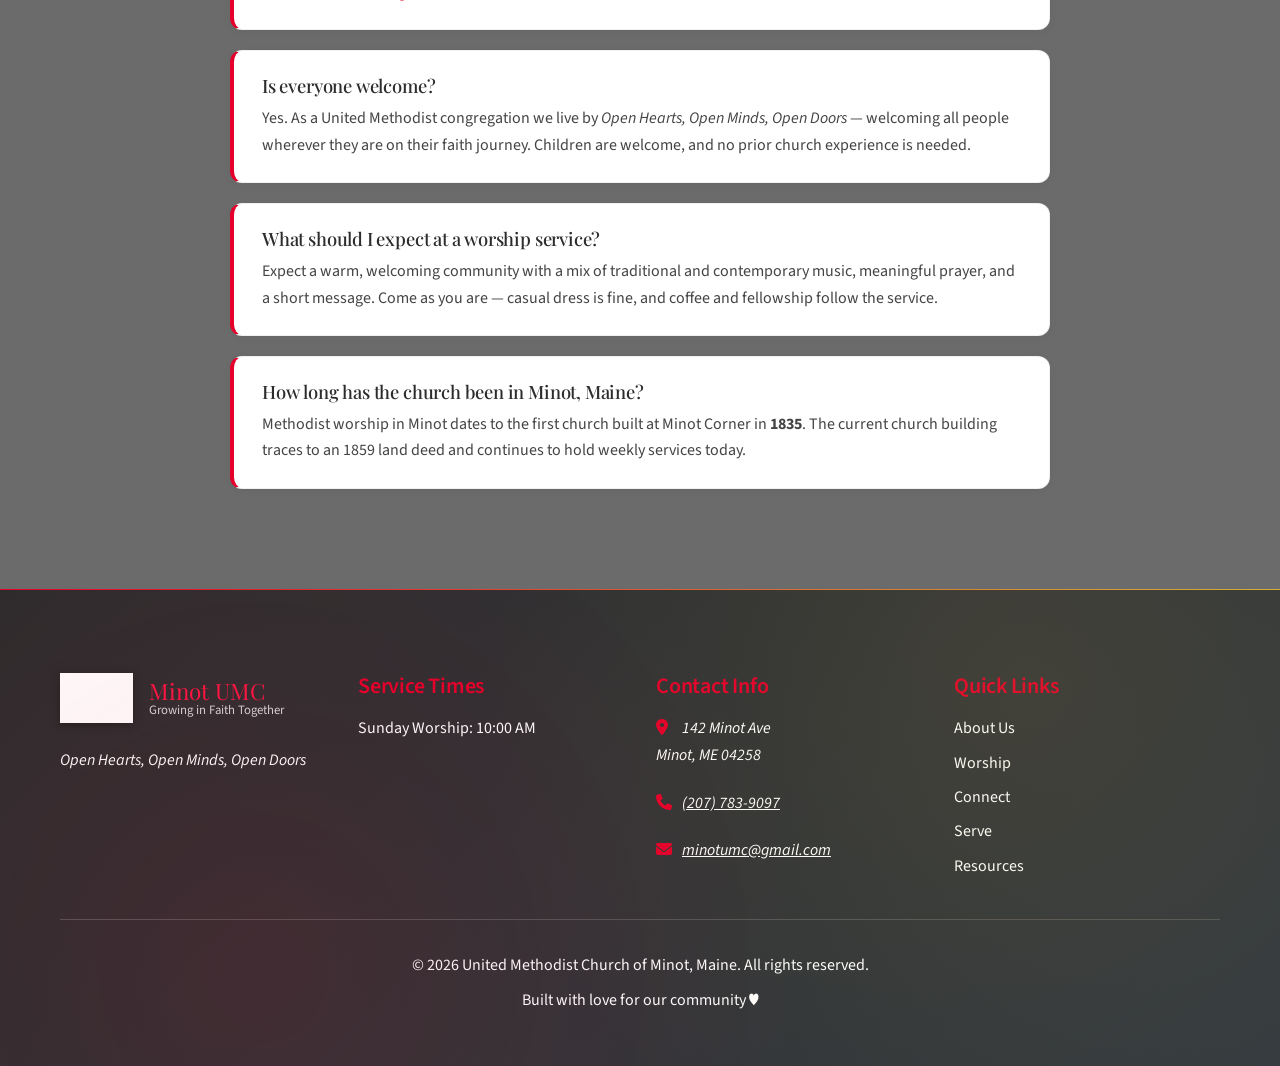
==== commit 9d7b18d3: "Add Advent/Christmas 2026 holiday page, homepage banner, and SEO - New christmas.html: service cards" ====
--- a/index.html
+++ b/index.html
@@ -76,6 +76,7 @@
                 <a href="#home" class="nav-link active" aria-current="page">Home</a>
                 <a href="#about" class="nav-link">About</a>
                 <a href="#worship" class="nav-link">Worship</a>
+                <a href="christmas.html" class="nav-link nav-link-christmas">Christmas</a>
                 <a href="#connect" class="nav-link">Connect</a>
                 <a href="#serve" class="nav-link">Serve</a>
                 <a href="#resources" class="nav-link">Resources</a>
@@ -92,6 +93,17 @@
 
     <!-- Enhanced Hero Section with Better Accessibility -->
     <main id="main-content">
+    <!-- Advent / Christmas banner -->
+    <aside class="holiday-banner" role="note" aria-label="Christmas services at Minot UMC">
+        <a href="christmas.html" class="holiday-banner-link">
+            <span class="holiday-banner-icon" aria-hidden="true"><i class="fas fa-star"></i></span>
+            <span class="holiday-banner-text">
+                <strong>Join us for Christmas!</strong>
+                Christmas Eve worship Thursday, Dec 24 at 6:00 PM &middot; Blue Christmas Mon, Dec 21 at 5:00 PM
+            </span>
+            <span class="holiday-banner-cta">See all services <i class="fas fa-arrow-right" aria-hidden="true"></i></span>
+        </a>
+    </aside>
     <section id="home" class="hero" role="banner" aria-label="Welcome to UMC Minot">
         <div class="hero-overlay" aria-hidden="true"></div>
         <header class="hero-content">
@@ -380,6 +392,11 @@
                 <article class="faq-item">
                     <h3>What time is Sunday service at United Methodist Church of Minot?</h3>
                     <p>Sunday worship is at <strong>10:00 AM</strong> and runs until about 11:15 AM at 142 Minot Ave, Minot, Maine. Coffee and fellowship follow the service.</p>
+                </article>
+
+                <article class="faq-item">
+                    <h3>When are the Christmas services at Minot UMC?</h3>
+                    <p>Our <strong>Christmas Eve</strong> worship is <strong>Thursday, December 24, 2026 at 6:00 PM</strong> and is family-friendly, with children warmly welcome. We also hold a quieter <strong>Blue Christmas</strong> service on <strong>Monday, December 21, 2026 at 5:00 PM</strong> for anyone finding the holidays hard. Both are at 142 Minot Ave and all are welcome. <a href="christmas.html">See all Christmas services &rarr;</a></p>
                 </article>
 
                 <article class="faq-item">
@@ -575,6 +592,14 @@
             },
             {
                 "@type": "Question",
+                "name": "When are the Christmas services at United Methodist Church of Minot?",
+                "acceptedAnswer": {
+                    "@type": "Answer",
+                    "text": "Christmas Eve worship is Thursday, December 24, 2026 at 6:00 PM and is family-friendly, with children welcome. A quieter Blue Christmas service is held Monday, December 21, 2026 at 5:00 PM for anyone finding the holidays hard. Both services are at 142 Minot Ave, Minot, Maine, and all are welcome."
+                }
+            },
+            {
+                "@type": "Question",
                 "name": "Where is the United Methodist Church of Minot located?",
                 "acceptedAnswer": {
                     "@type": "Answer",
@@ -623,6 +648,62 @@
             border: 0;
         }
 
+        /* Advent / Christmas banner */
+        .holiday-banner {
+            margin-top: var(--nav-height);
+            background: linear-gradient(135deg, var(--brand-deep-purple, #5a4b6b) 0%, var(--brand-crimson, #e4002b) 100%);
+        }
+
+        .holiday-banner-link {
+            display: flex;
+            align-items: center;
+            justify-content: center;
+            flex-wrap: wrap;
+            gap: 0.75rem 1.25rem;
+            max-width: 1100px;
+            margin: 0 auto;
+            padding: 0.85rem 1.5rem;
+            color: #fff;
+            text-decoration: none;
+            text-align: center;
+        }
+
+        .holiday-banner-icon {
+            color: var(--brand-gold, #d4af37);
+            font-size: 1.1rem;
+        }
+
+        .holiday-banner-text {
+            font-size: 0.98rem;
+            line-height: 1.4;
+        }
+
+        .holiday-banner-text strong {
+            color: var(--brand-gold, #d4af37);
+            margin-right: 0.35rem;
+        }
+
+        .holiday-banner-cta {
+            font-weight: 700;
+            white-space: nowrap;
+            border-bottom: 2px solid var(--brand-gold, #d4af37);
+            padding-bottom: 1px;
+        }
+
+        .holiday-banner-link:hover .holiday-banner-cta {
+            border-bottom-color: #fff;
+        }
+
+        .nav-link-christmas {
+            color: var(--brand-crimson) !important;
+            font-weight: 700;
+        }
+
+        /* The banner sits below the fixed nav, so the hero no longer needs to clear it here */
+        .holiday-banner + .hero {
+            scroll-margin-top: var(--nav-height);
+        }
+
         .phone-link {
             color: inherit;
             text-decoration: none;
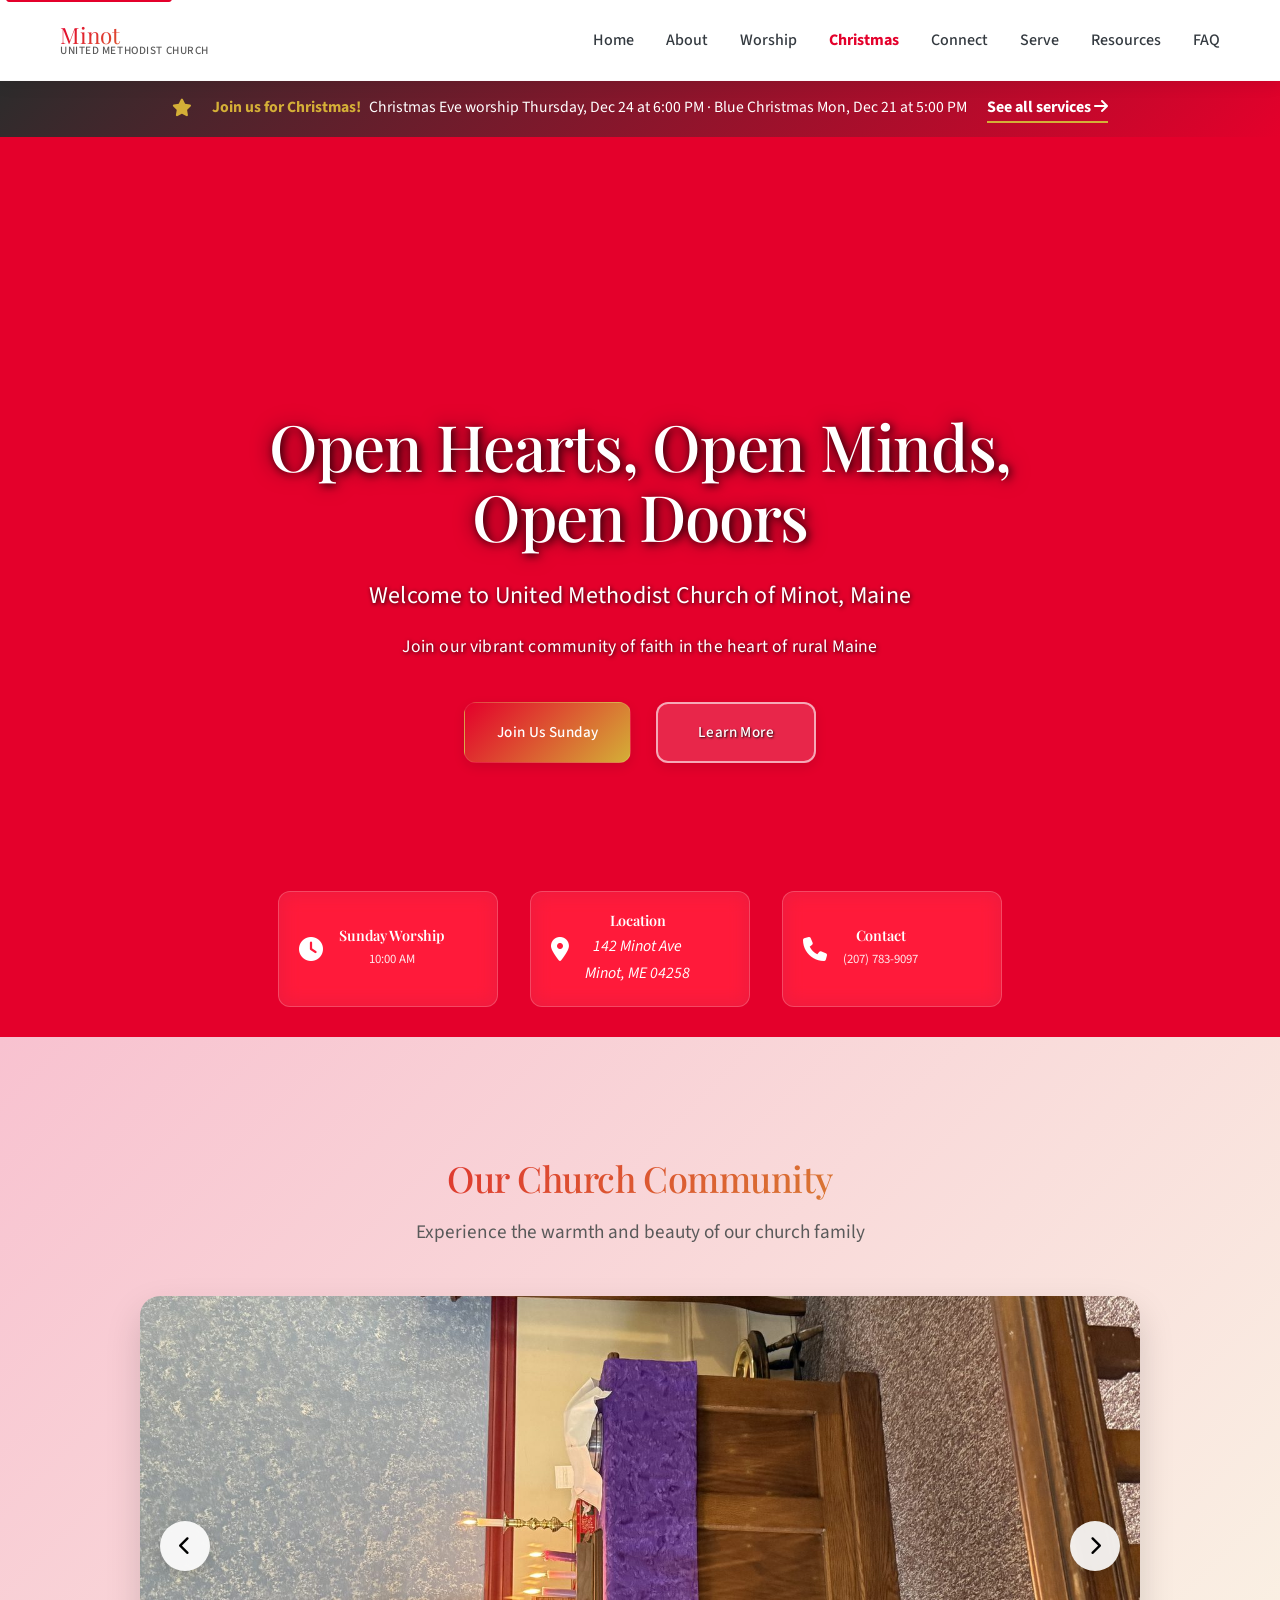
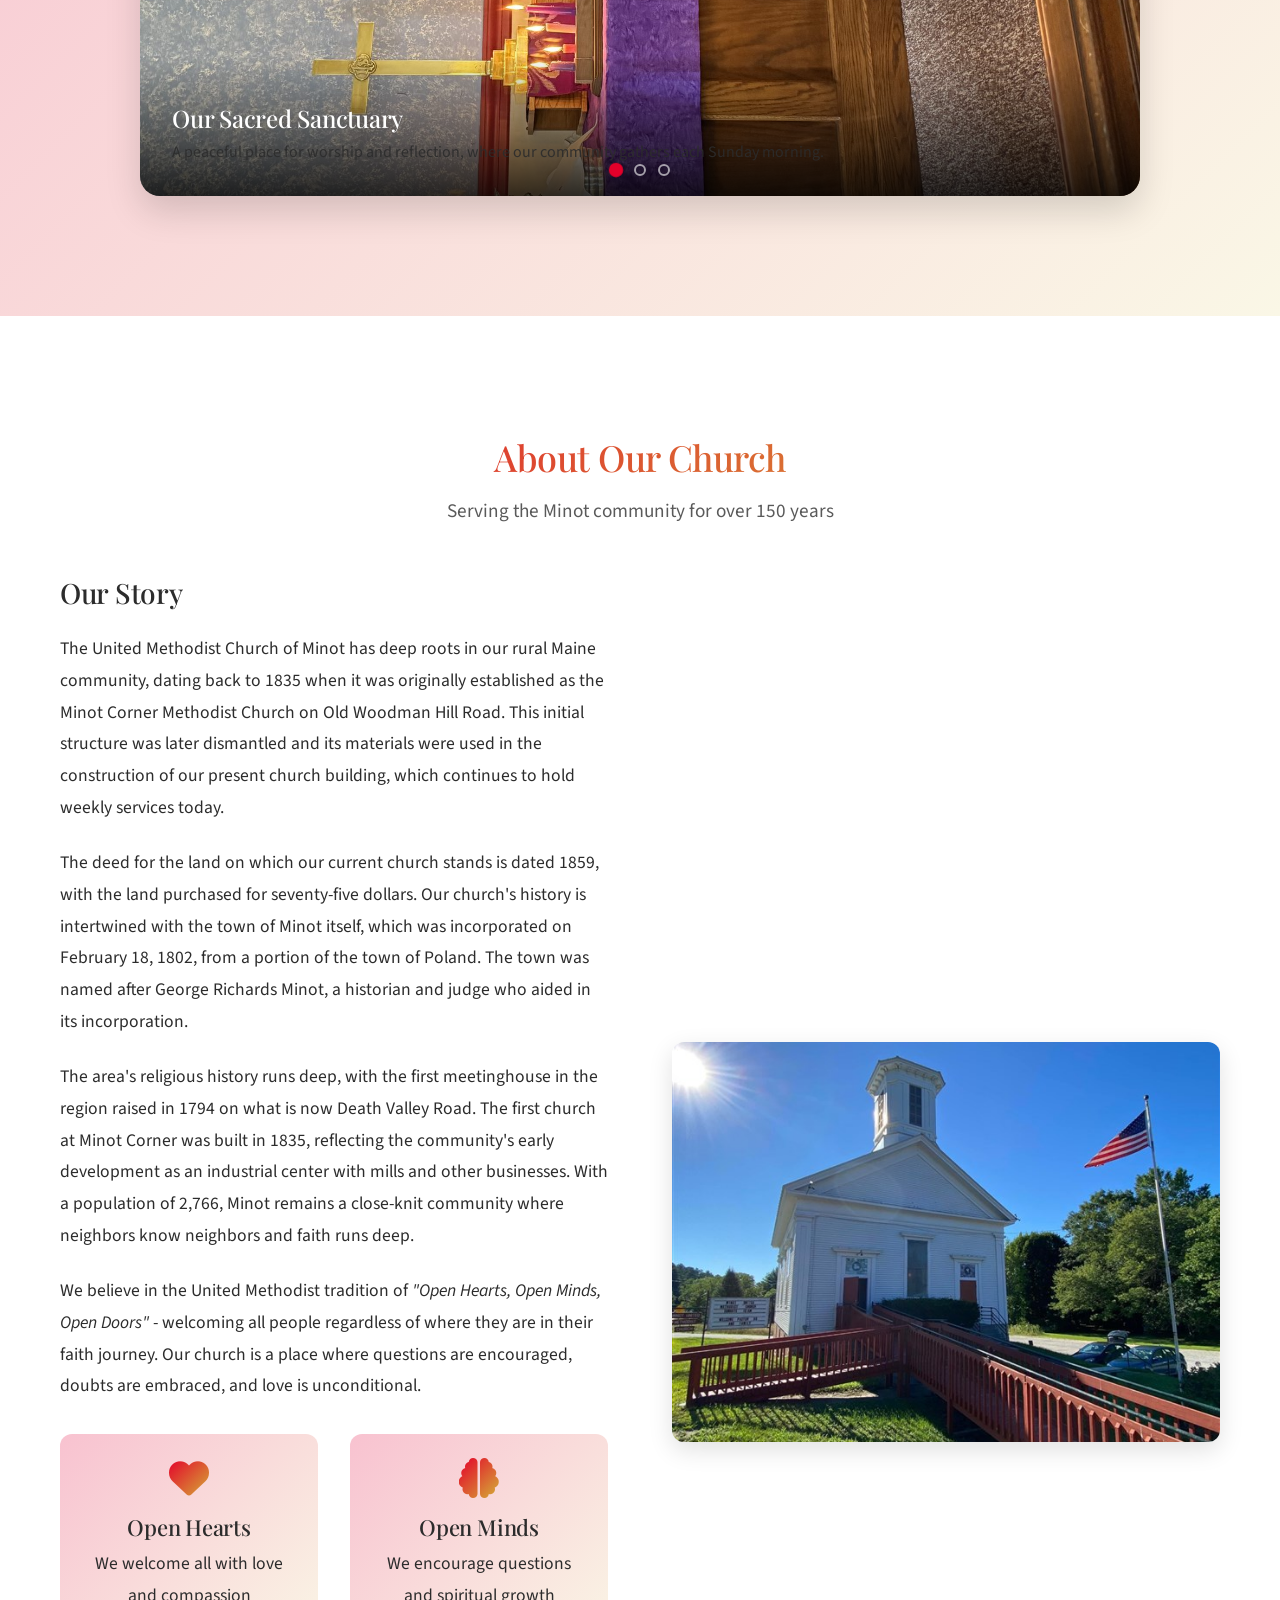
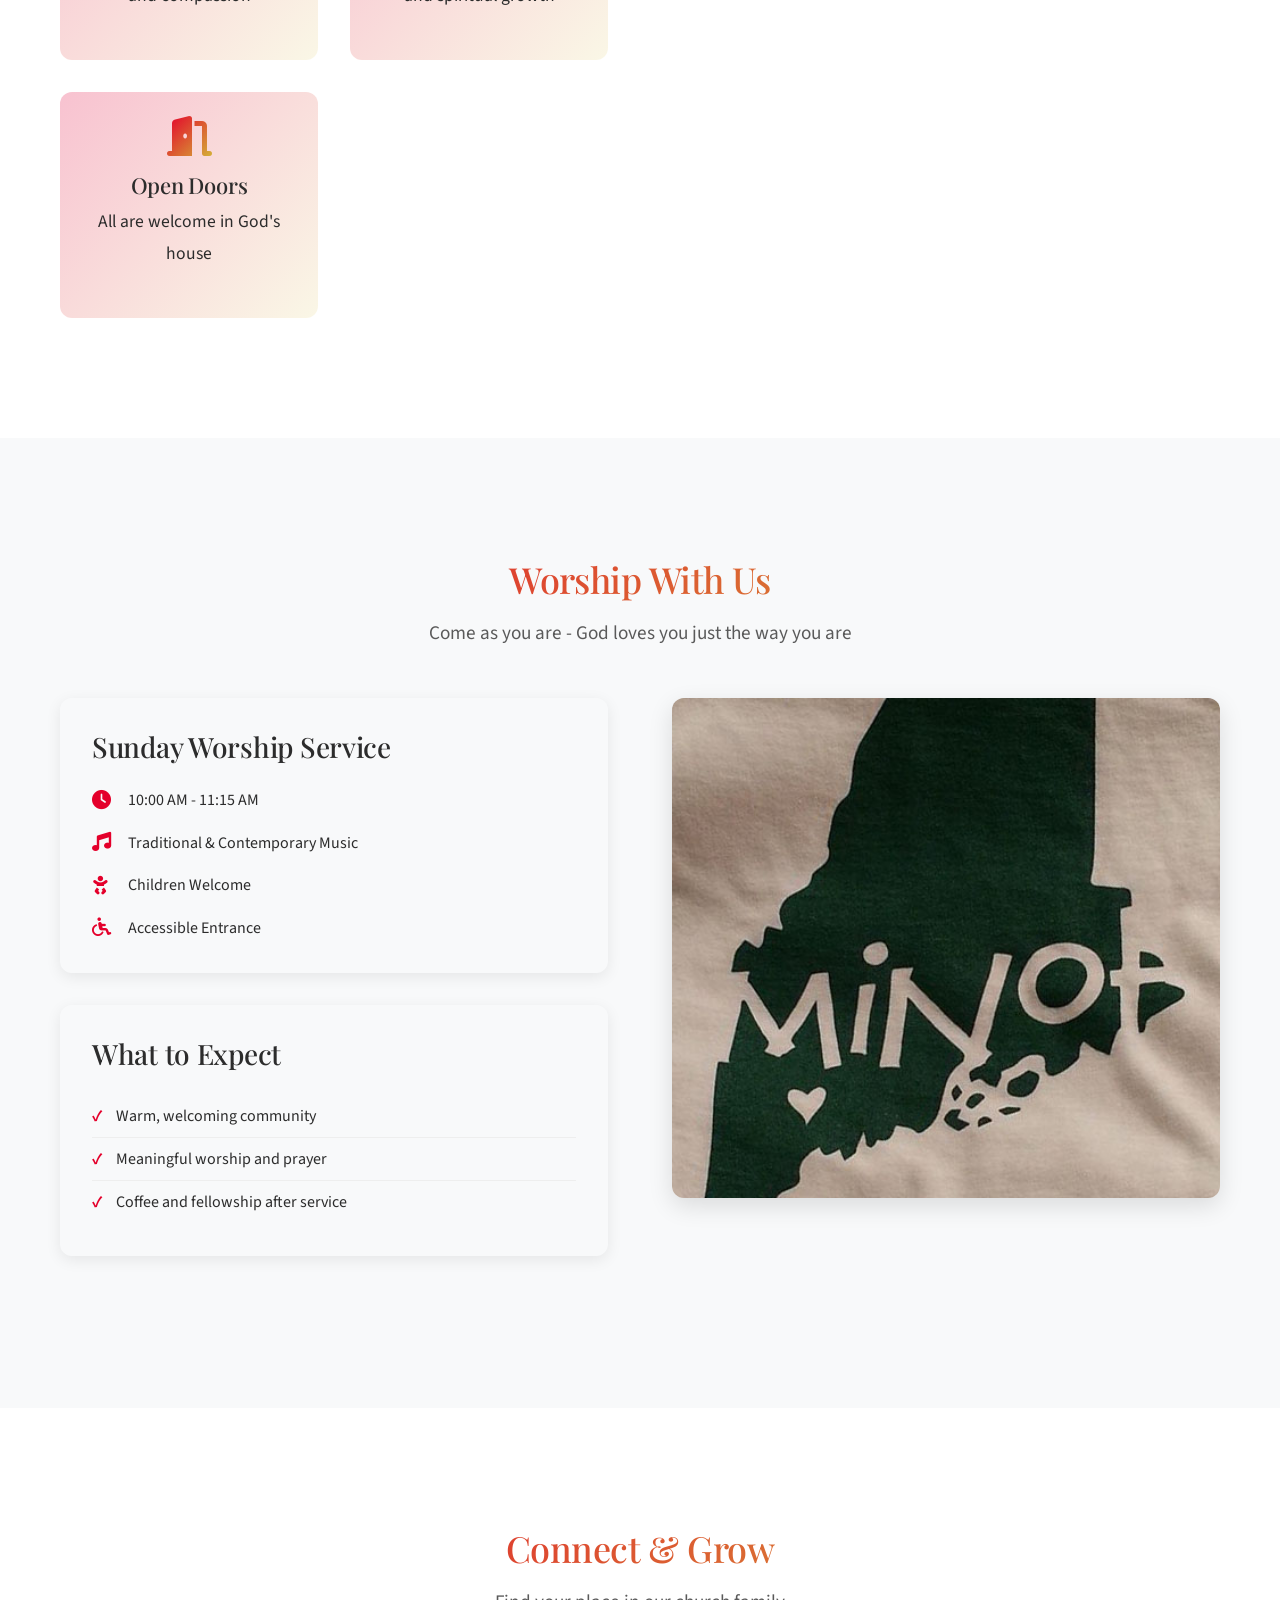
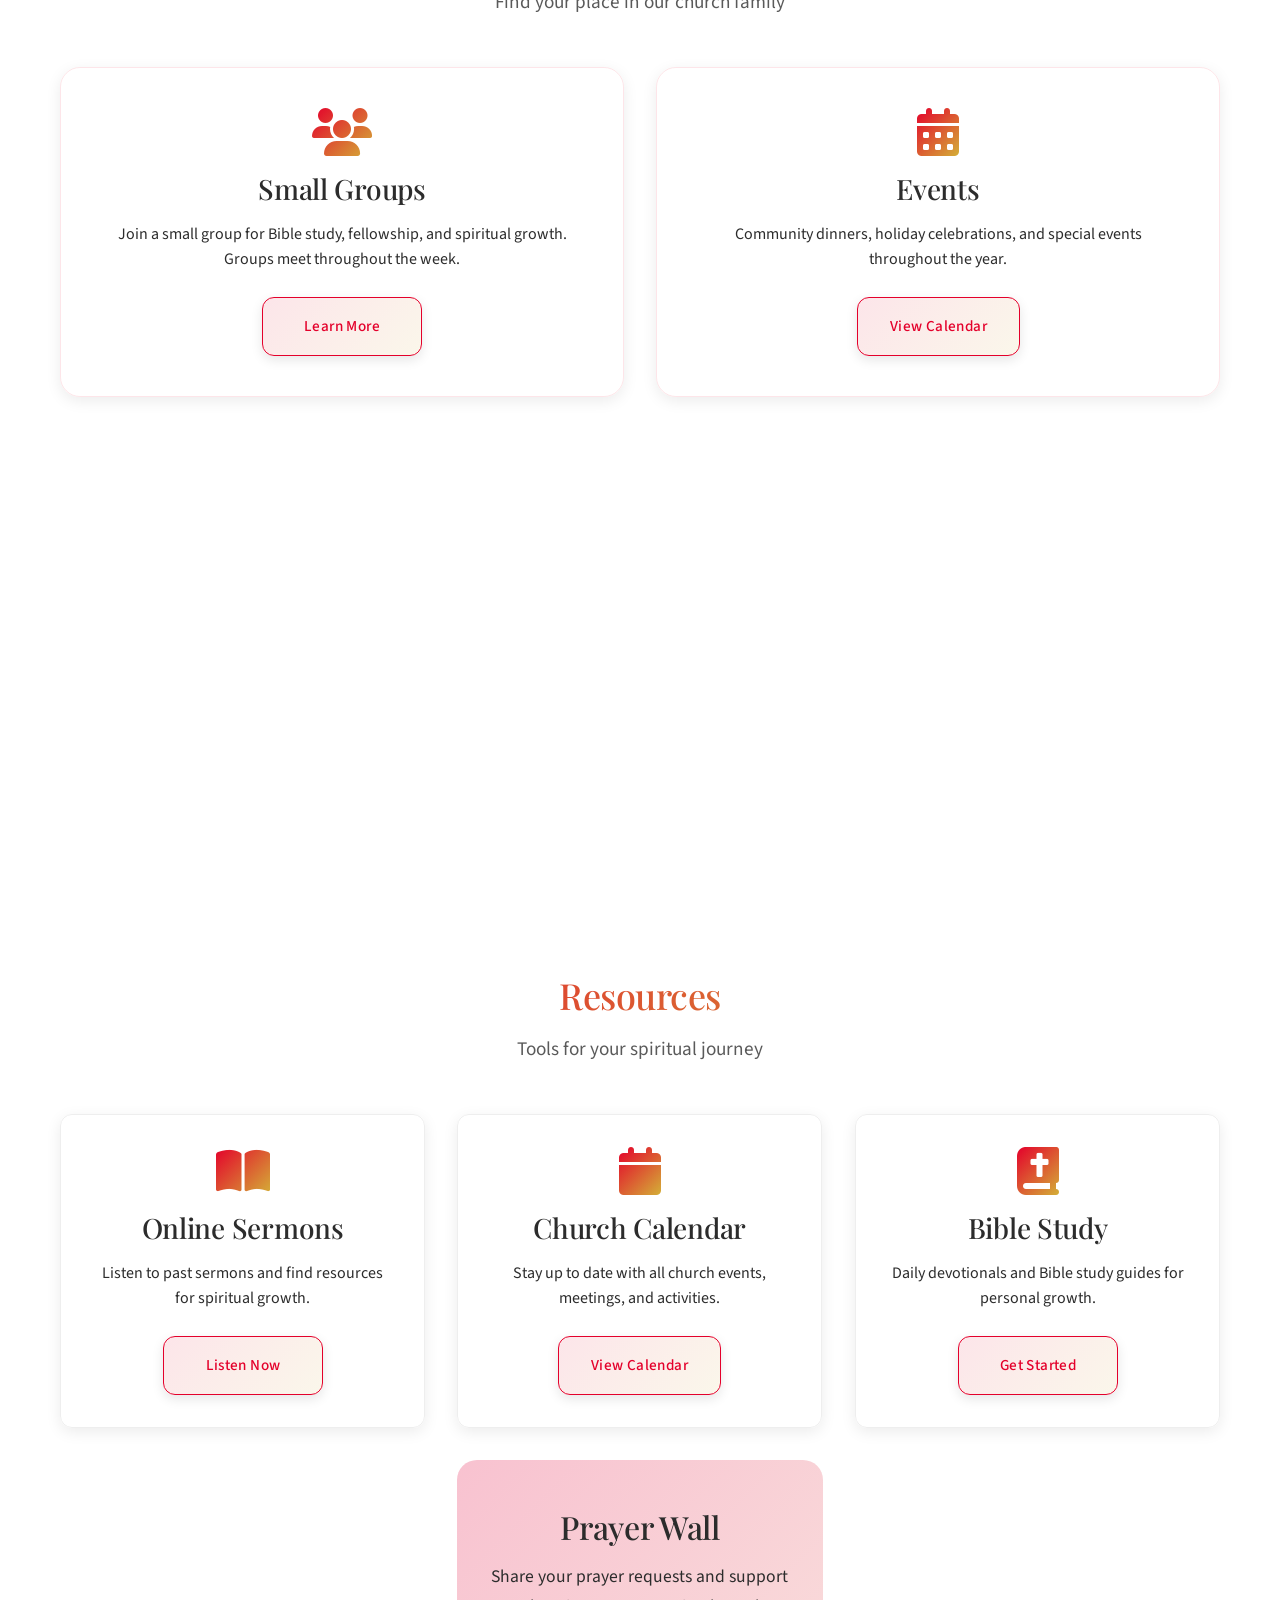
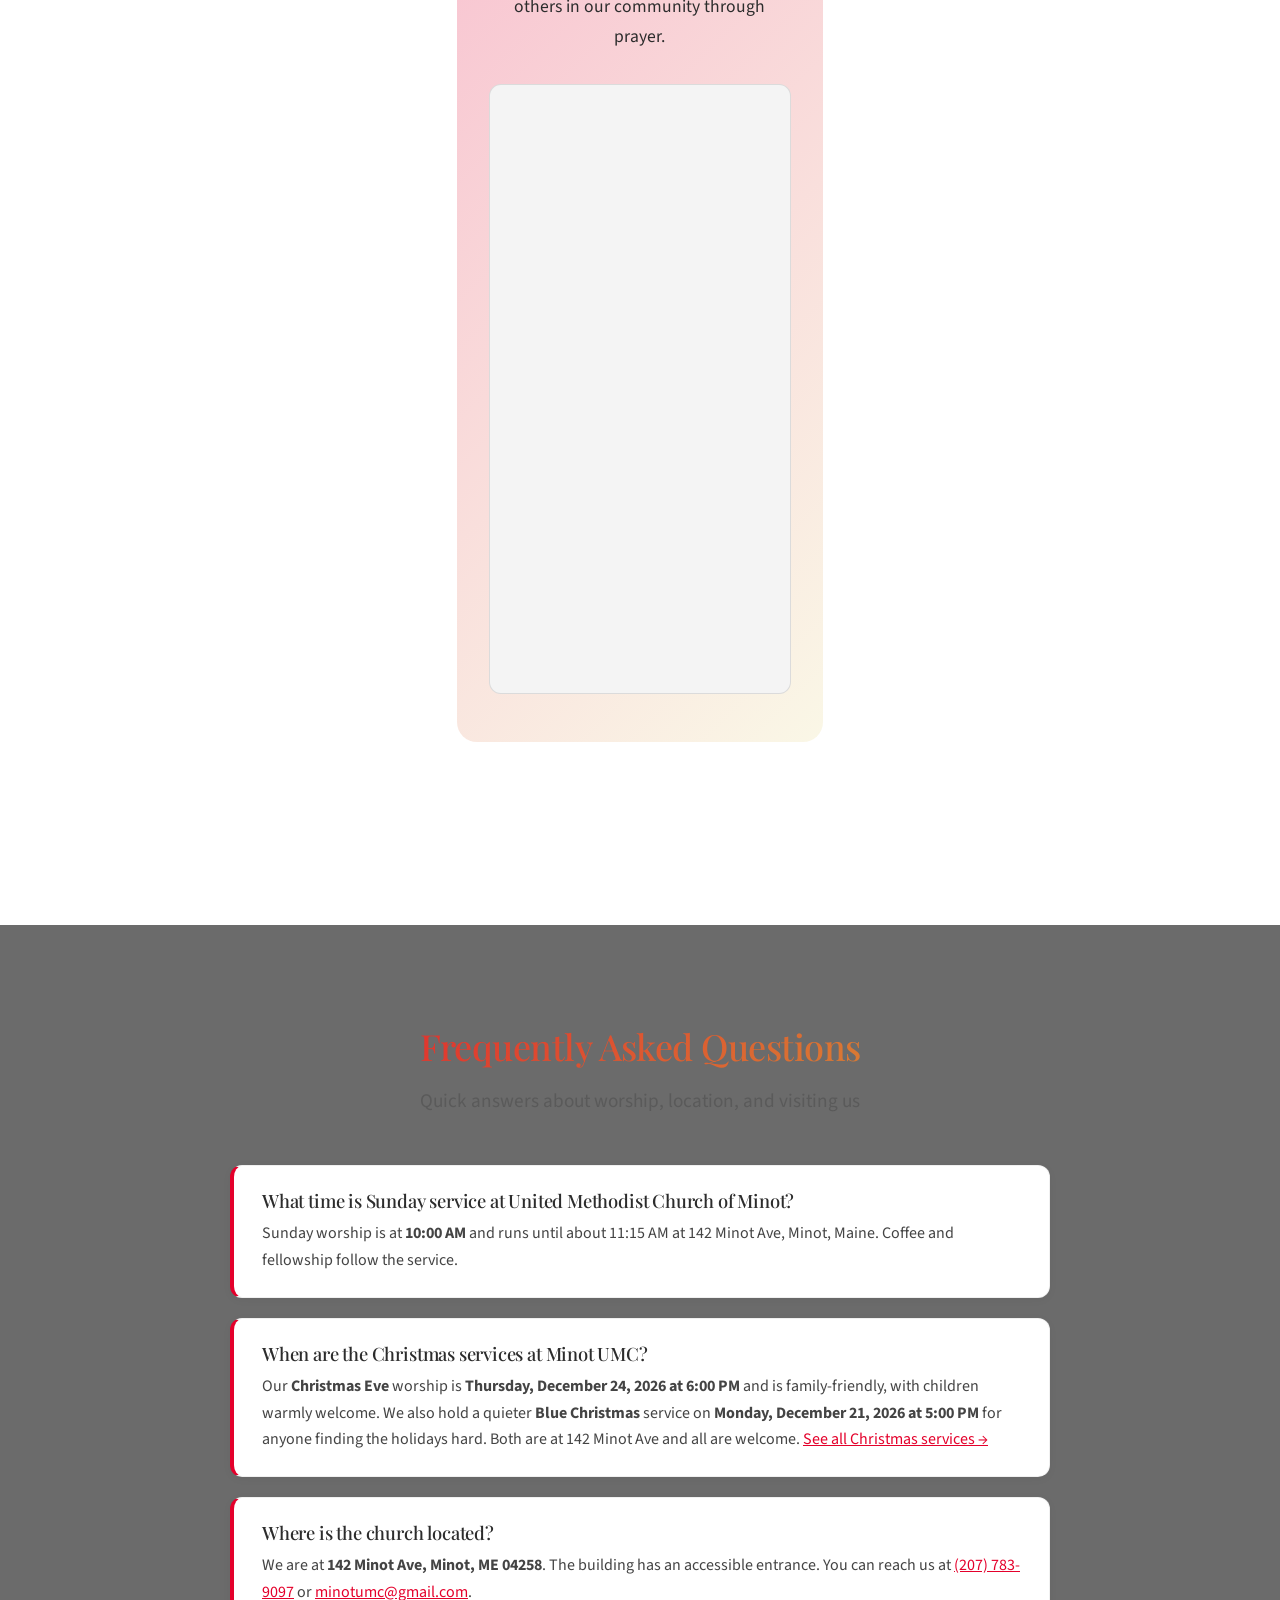
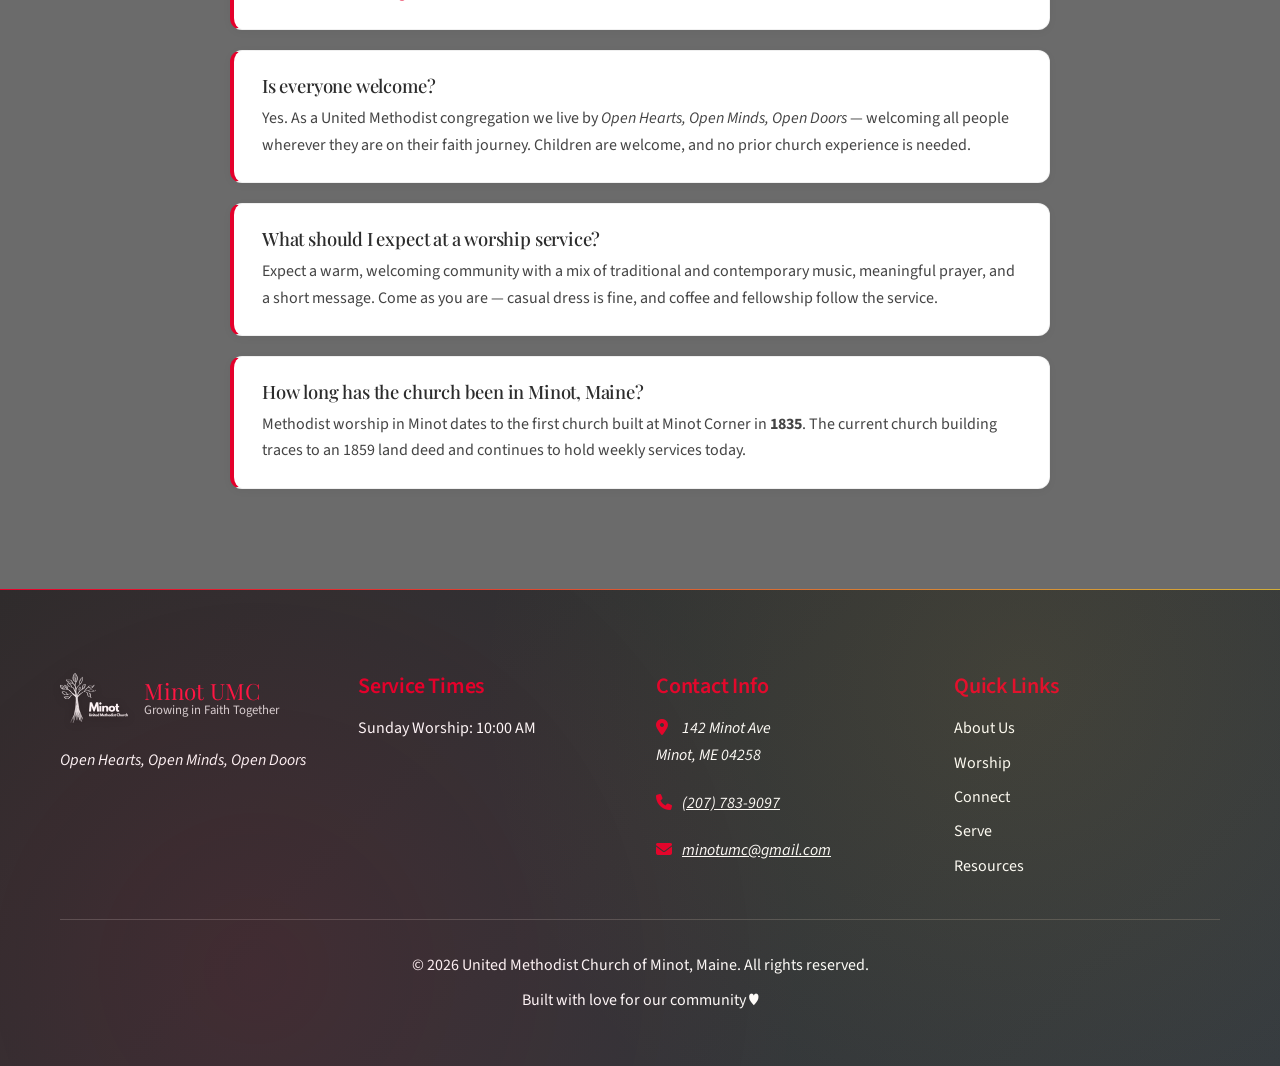
==== commit 7f276493: "Speed up homepage and fix invisible footer logo - Resize oversized carousel photos: img_0469 (5.1MB/" ====
--- a/index.html
+++ b/index.html
@@ -154,7 +154,7 @@
                 <div class="carousel" id="church-carousel">
                     <div class="carousel-track">
                         <div class="carousel-slide active" data-slide="0">
-                            <img src="images/img_0469.jpeg" alt="Beautiful sanctuary with purple altar decorations during worship" loading="lazy" onerror="console.log('Image failed to load:', this.src); this.style.border='3px solid red';">
+                            <img src="images/img_0469.jpeg?v=2" alt="Beautiful sanctuary with purple altar decorations during worship" loading="lazy" onerror="console.log('Image failed to load:', this.src); this.style.border='3px solid red';">
                             <div class="carousel-caption">
                                 <h3>Our Sacred Sanctuary</h3>
                                 <p>A peaceful place for worship and reflection, where our community gathers each Sunday morning.</p>
@@ -168,7 +168,7 @@
                             </div>
                         </div>
                         <div class="carousel-slide" data-slide="2">
-                            <img src="images/img_6514.jpeg" alt="Christmas decorated sanctuary with nativity scene and festive decorations" loading="lazy" onerror="console.log('Image failed to load:', this.src); this.style.border='3px solid red';">
+                            <img src="images/img_6514.jpeg?v=2" alt="Christmas decorated sanctuary with nativity scene and festive decorations" loading="lazy" onerror="console.log('Image failed to load:', this.src); this.style.border='3px solid red';">
                             <div class="carousel-caption">
                                 <h3>Celebrating Together</h3>
                                 <p>From Christmas to Easter, we celebrate the seasons of faith with joy and reverence.</p>
@@ -429,7 +429,7 @@
             <div class="footer-content">
                 <div class="footer-section">
                     <div class="footer-logo">
-                        <img src="images/footer-logo.png" alt="Minot United Methodist Church tree logo" class="footer-logo-img" width="60" height="60" loading="lazy" onerror="this.style.display='none';">
+                        <img src="images/footer-logo.png?v=2" alt="Minot United Methodist Church tree logo" class="footer-logo-img" width="60" height="60" loading="lazy" onerror="this.style.display='none';">
                         <div class="footer-logo-text">
                             <span class="footer-logo-main">Minot UMC</span>
                             <span class="footer-logo-tagline">Growing in Faith Together</span>
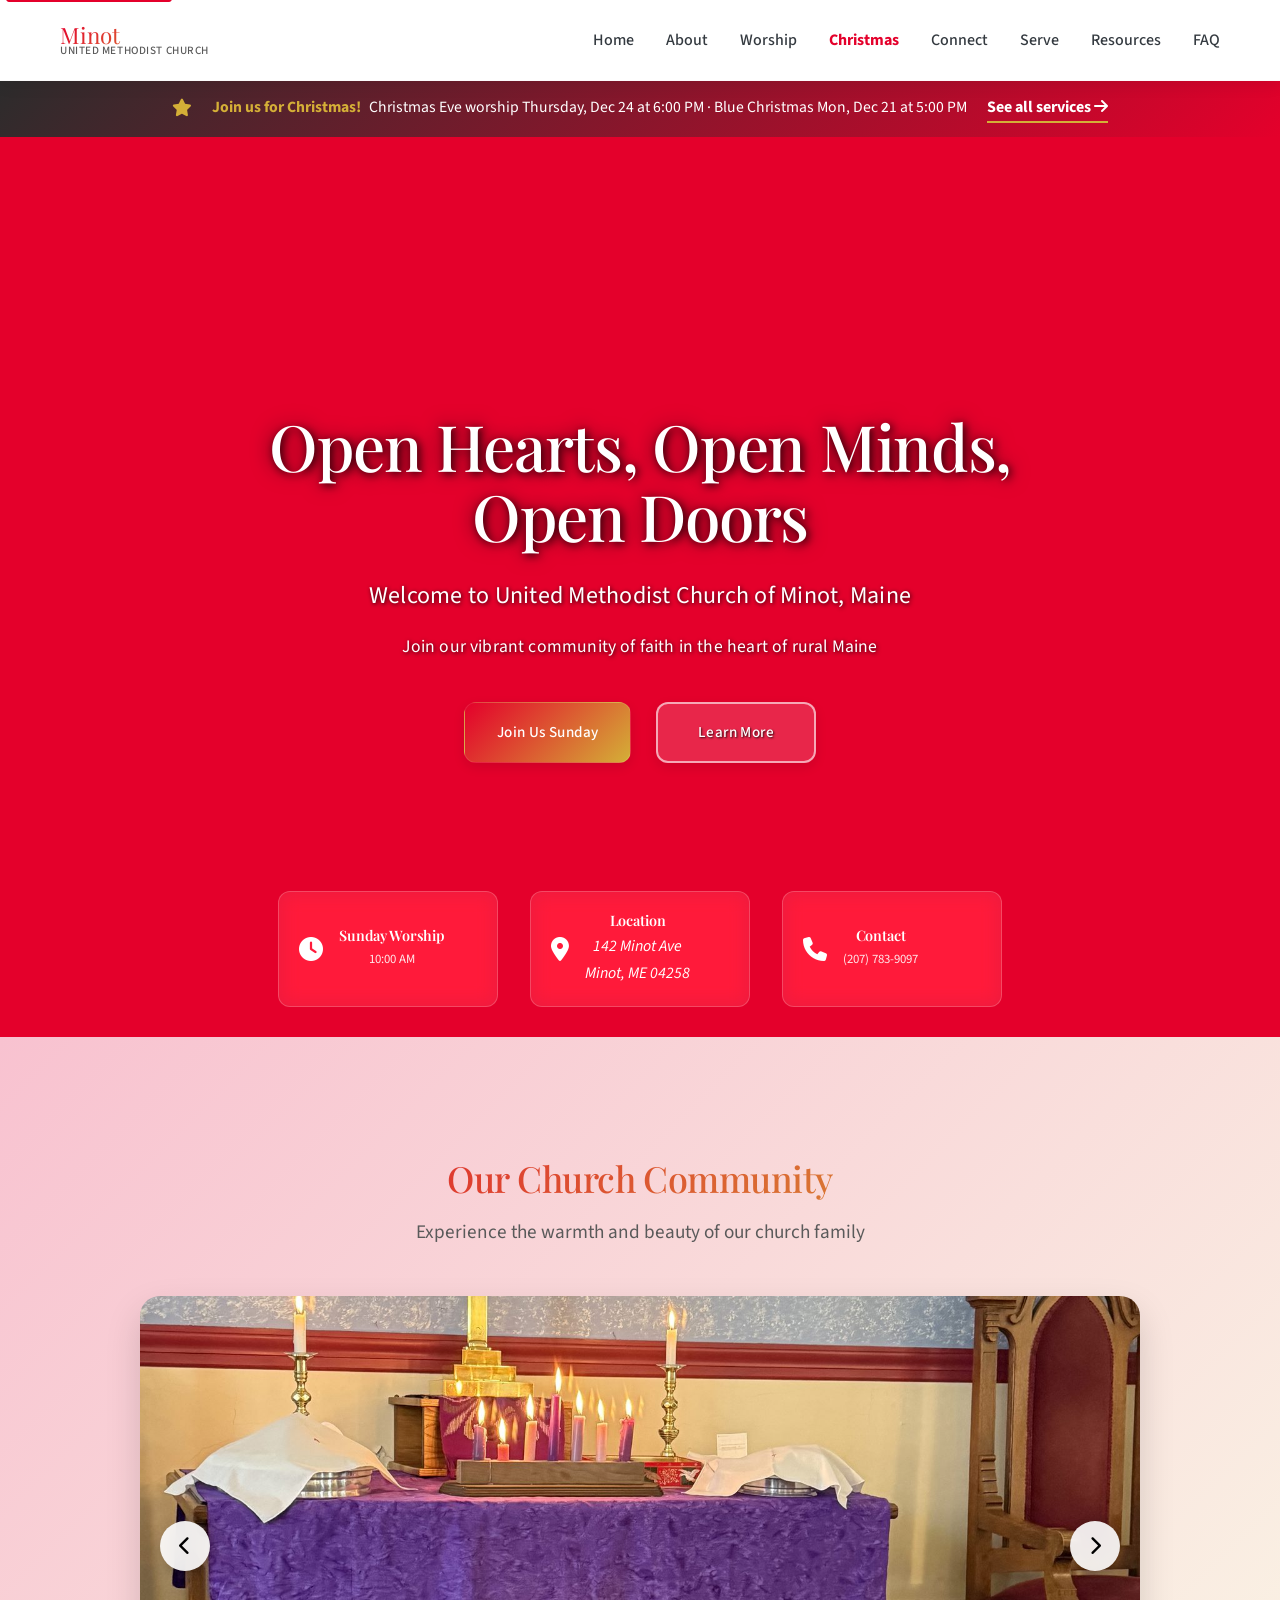
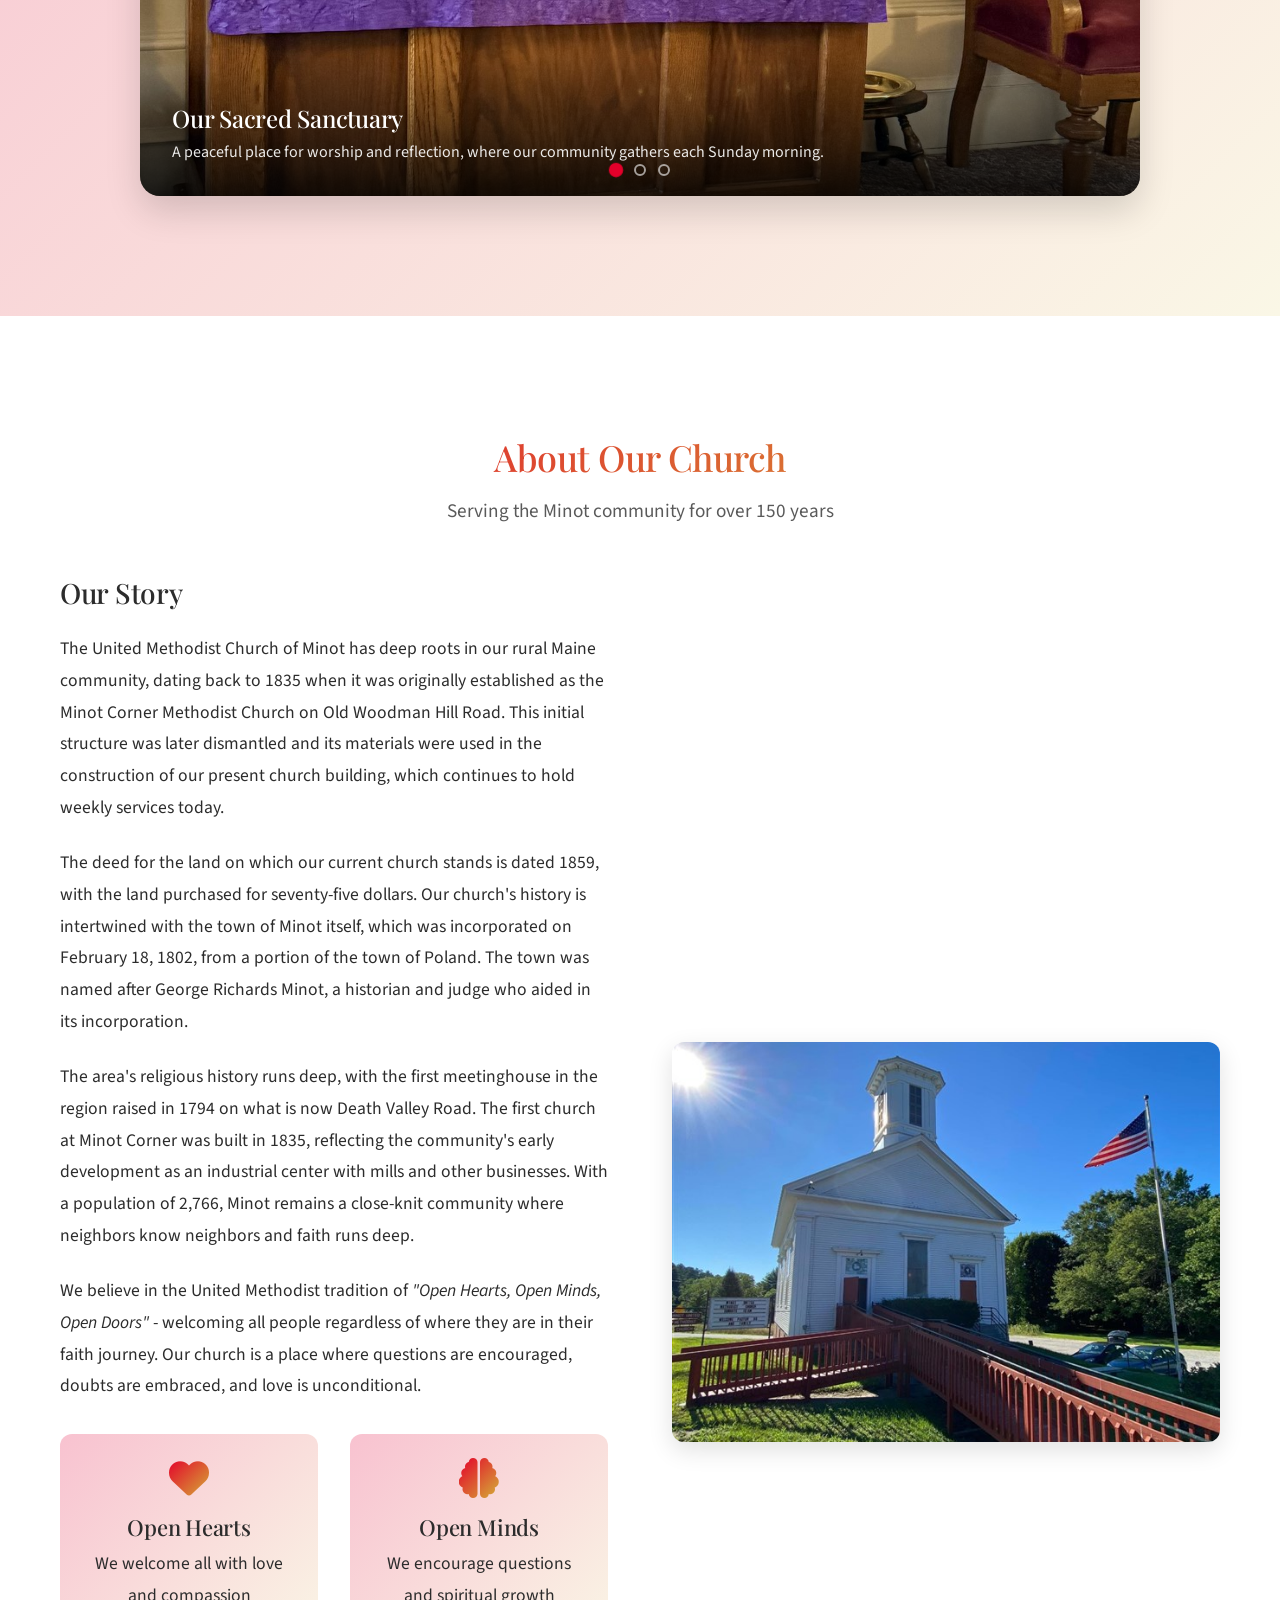
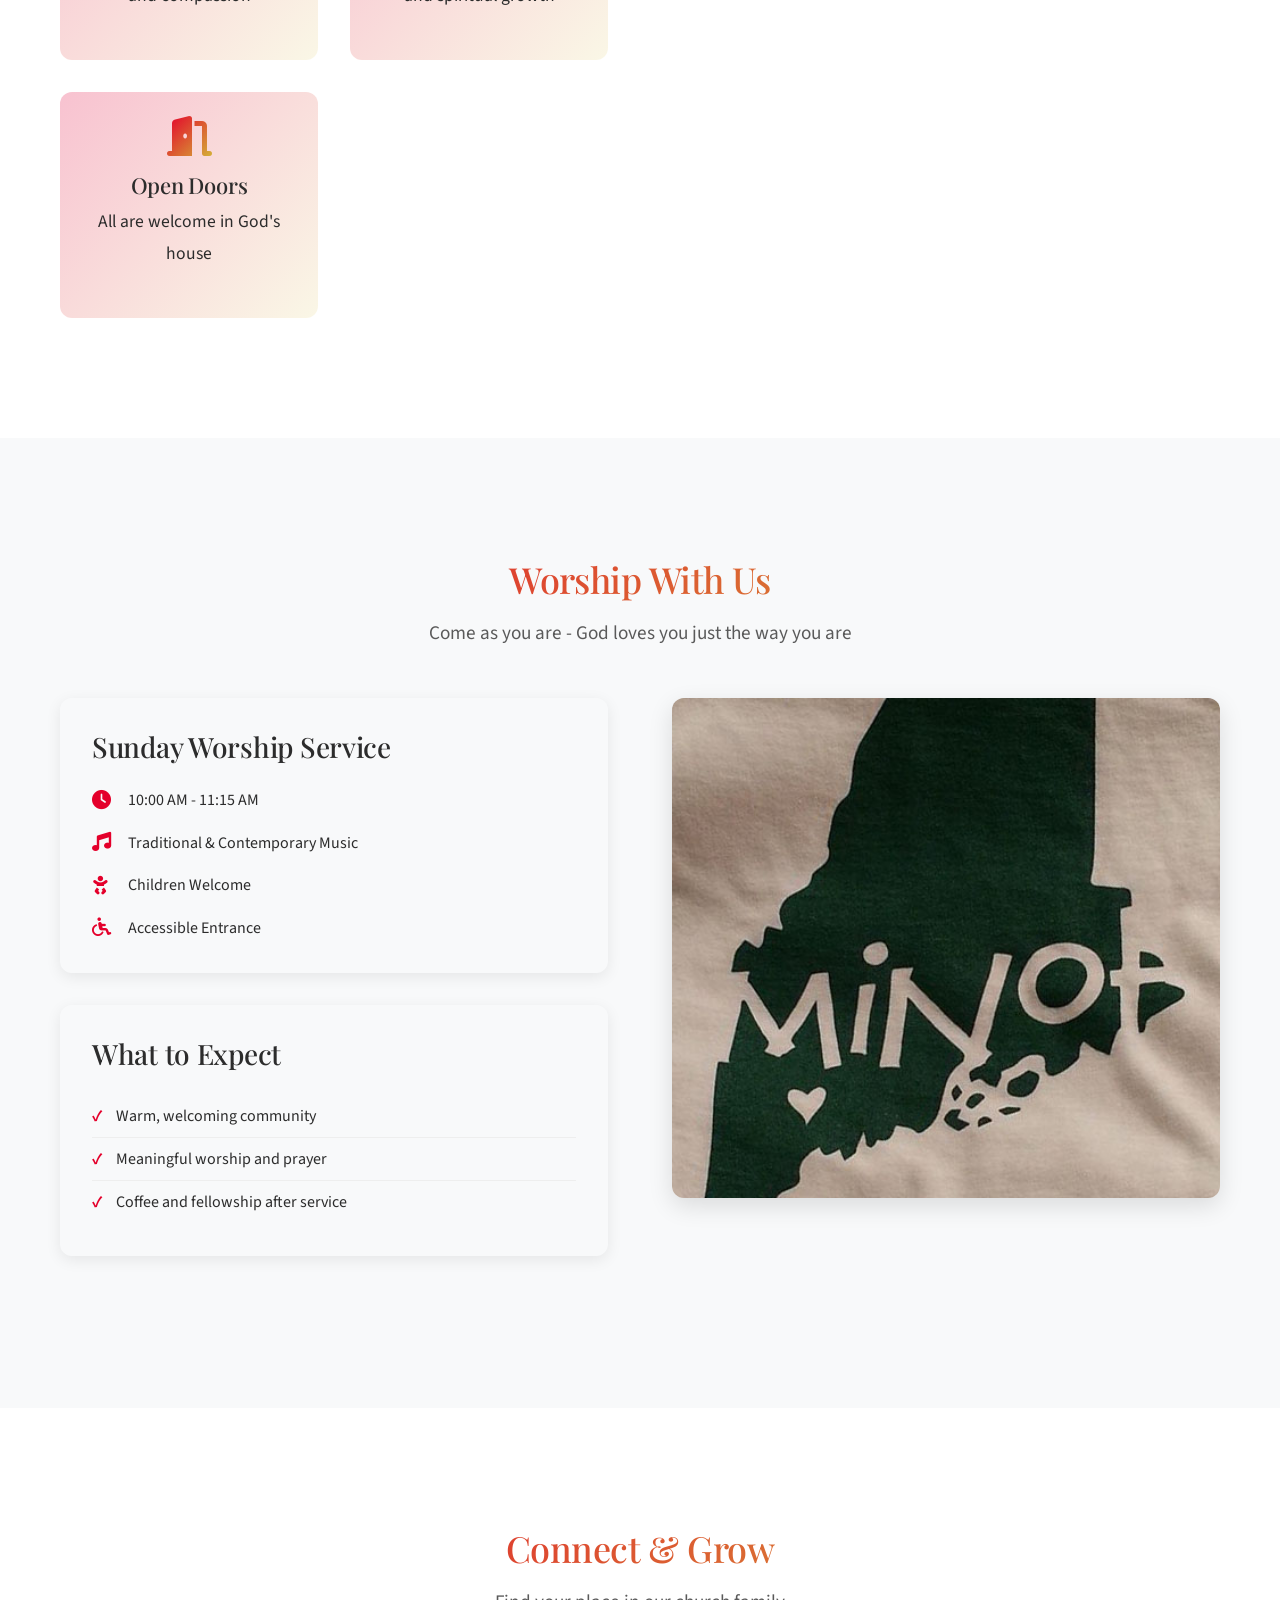
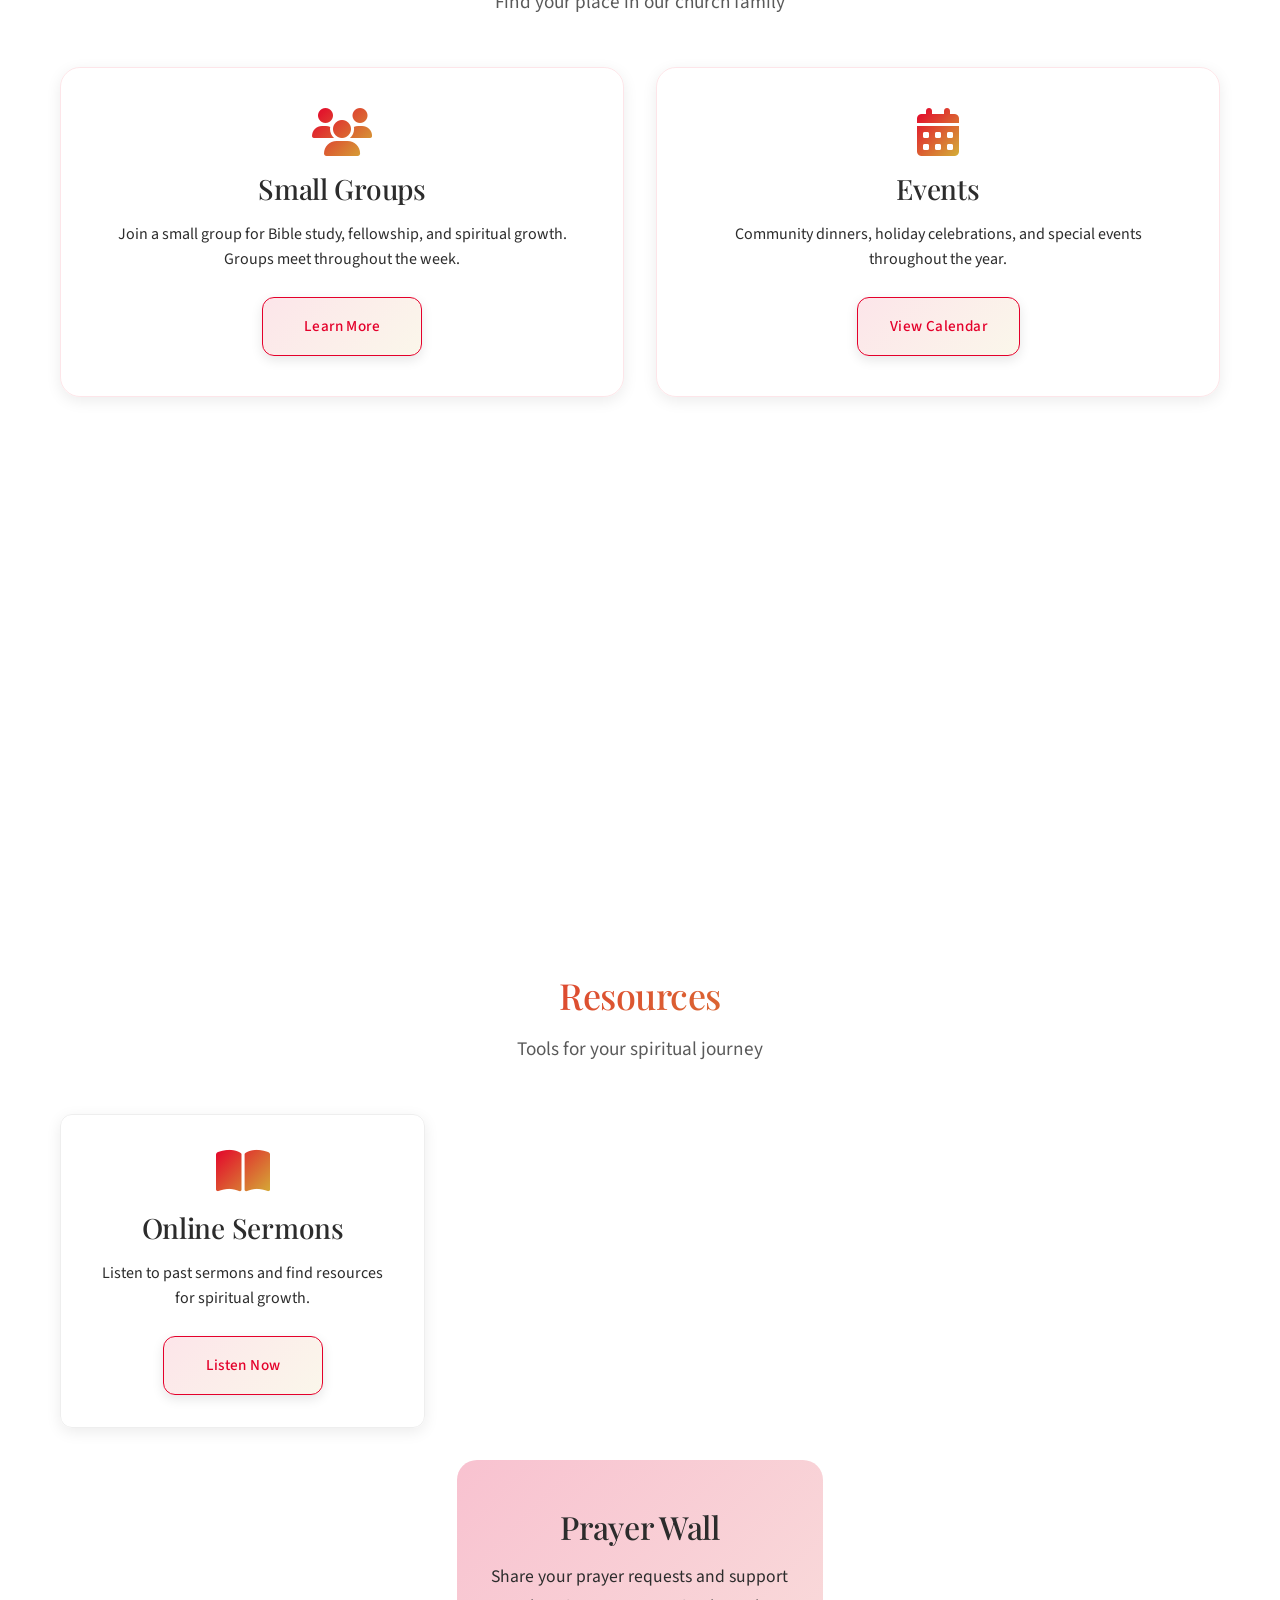
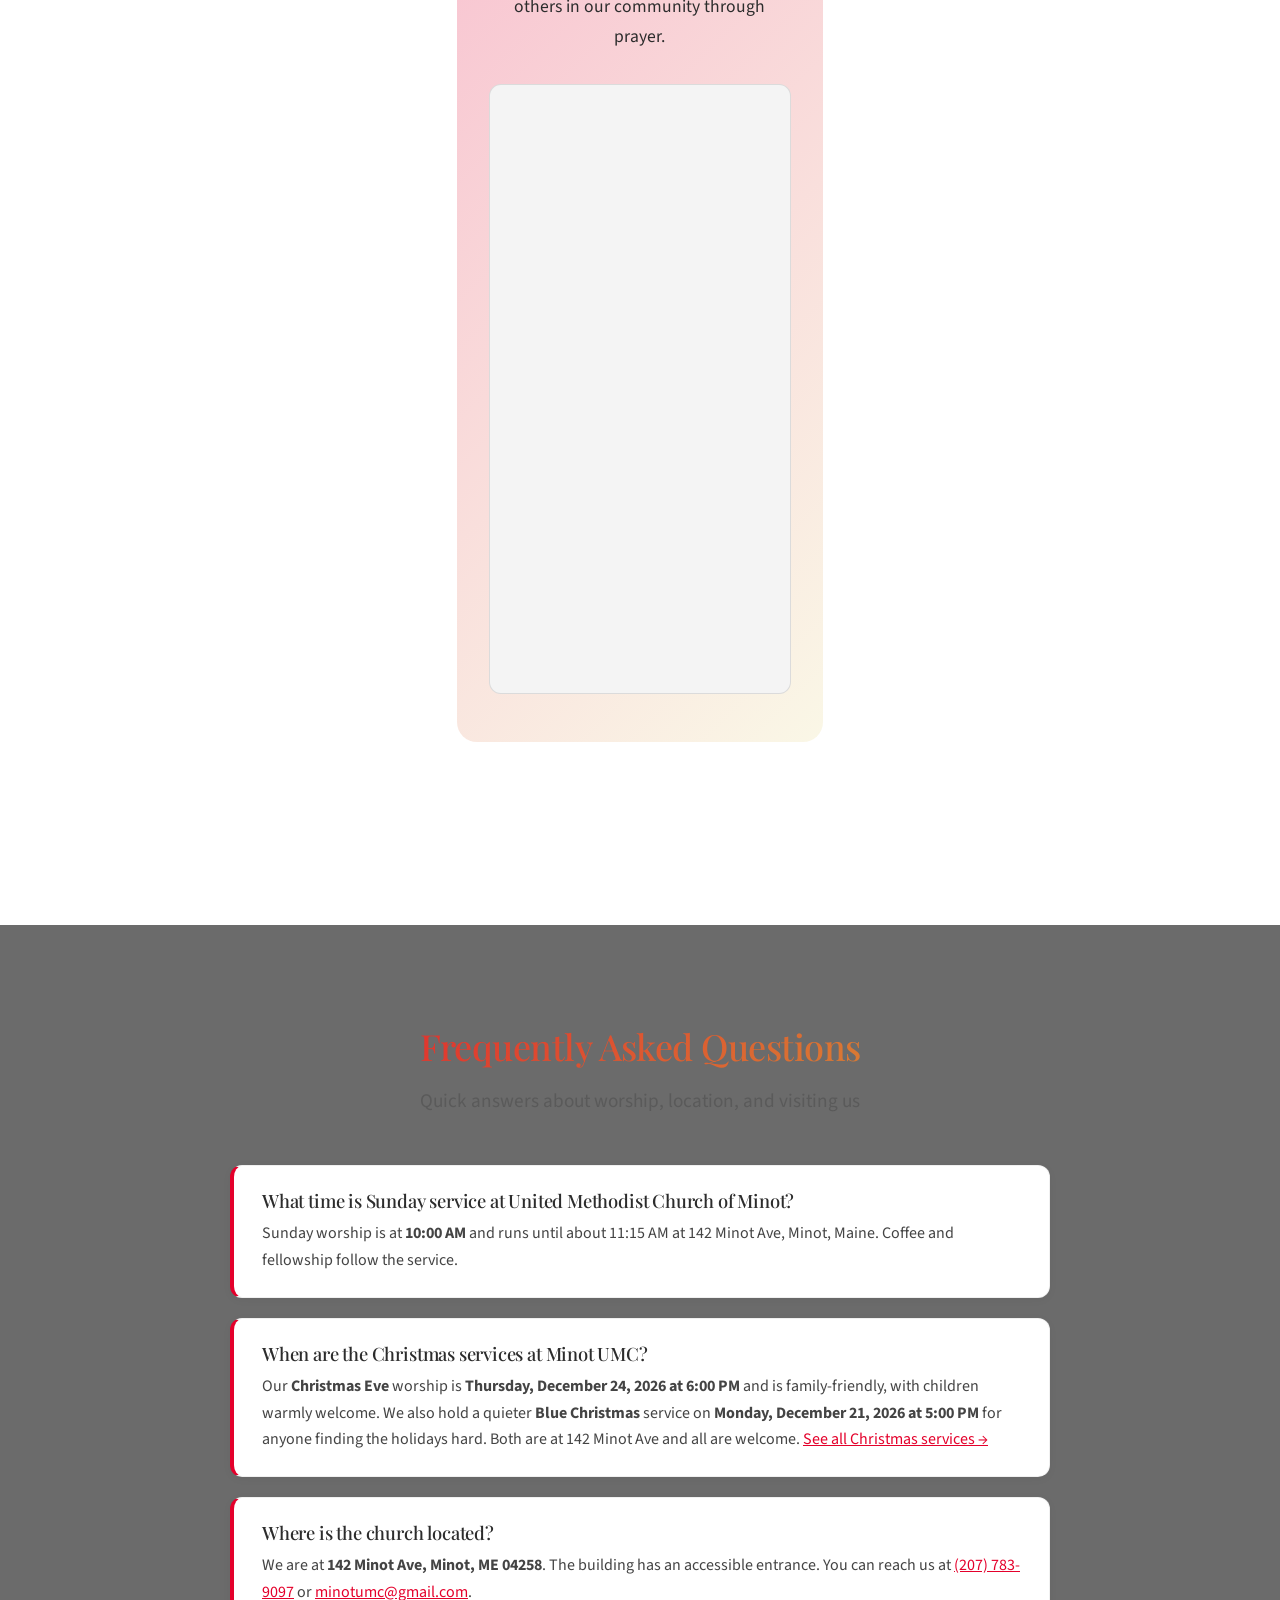
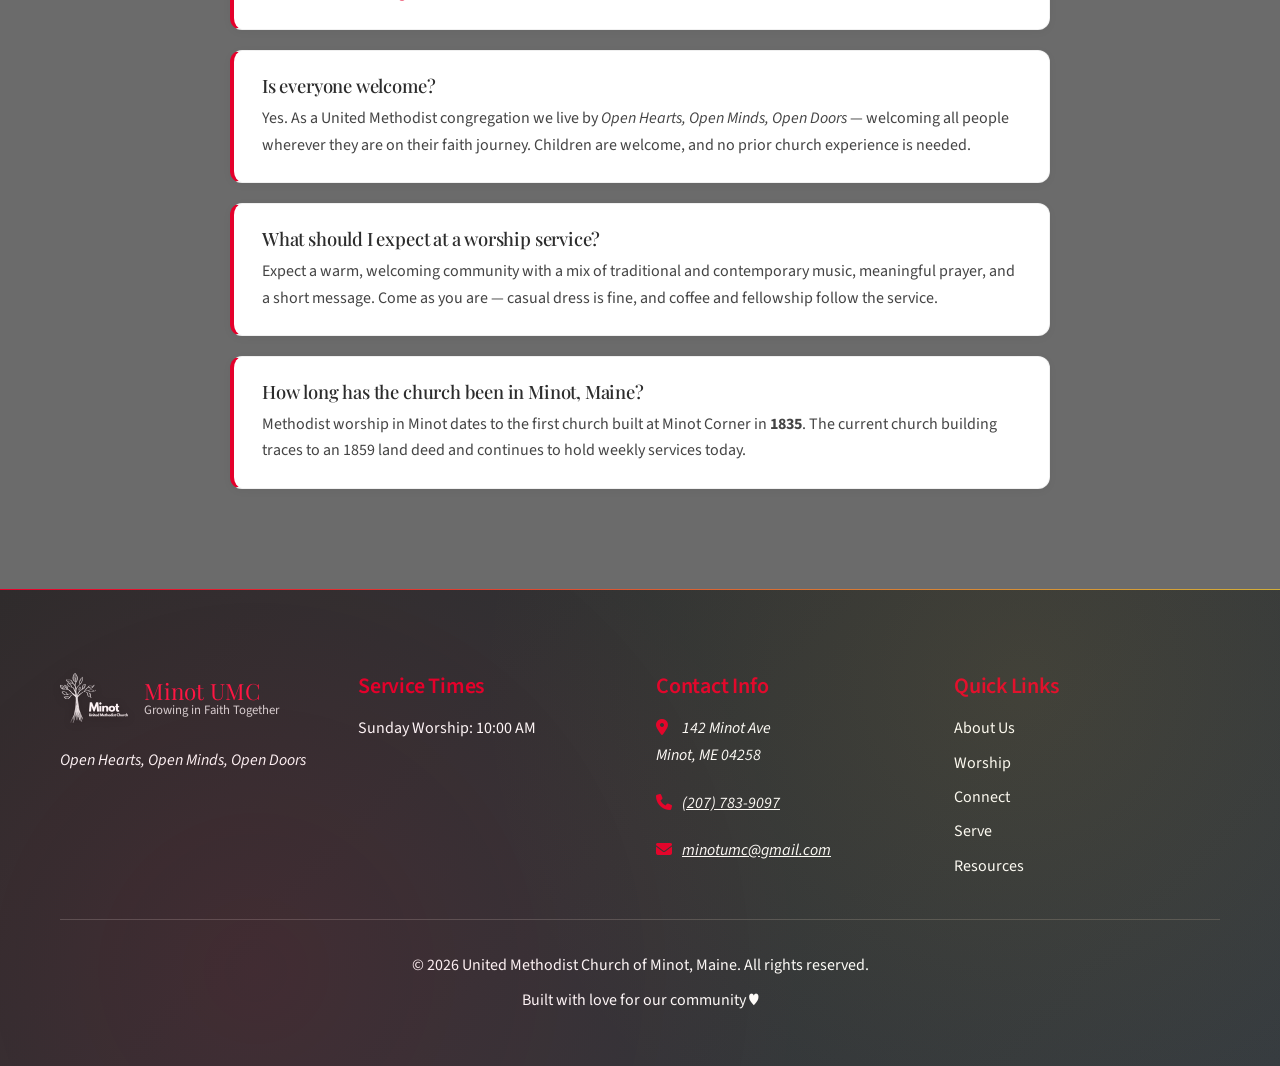
==== commit 5348d885: "Fix rotated carousel photos and black caption text - Rotation: the resize dropped EXIF orientation (" ====
--- a/index.html
+++ b/index.html
@@ -46,7 +46,7 @@
     <link rel="stylesheet" href="brand-tokens.css">
 
     <!-- Custom CSS -->
-    <link rel="stylesheet" href="styles.css?v=2026-11-08-remove-christmas-fair">
+    <link rel="stylesheet" href="styles.css?v=2026-11-20-carousel-fix">
 
     <!-- Favicon -->
     <link rel="icon" type="image/svg+xml" href="favicon.svg">
@@ -154,7 +154,7 @@
                 <div class="carousel" id="church-carousel">
                     <div class="carousel-track">
                         <div class="carousel-slide active" data-slide="0">
-                            <img src="images/img_0469.jpeg?v=2" alt="Beautiful sanctuary with purple altar decorations during worship" loading="lazy" onerror="console.log('Image failed to load:', this.src); this.style.border='3px solid red';">
+                            <img src="images/img_0469.jpeg?v=3" alt="Beautiful sanctuary with purple altar decorations during worship" loading="lazy" onerror="console.log('Image failed to load:', this.src); this.style.border='3px solid red';">
                             <div class="carousel-caption">
                                 <h3>Our Sacred Sanctuary</h3>
                                 <p>A peaceful place for worship and reflection, where our community gathers each Sunday morning.</p>
@@ -168,7 +168,7 @@
                             </div>
                         </div>
                         <div class="carousel-slide" data-slide="2">
-                            <img src="images/img_6514.jpeg?v=2" alt="Christmas decorated sanctuary with nativity scene and festive decorations" loading="lazy" onerror="console.log('Image failed to load:', this.src); this.style.border='3px solid red';">
+                            <img src="images/img_6514.jpeg?v=3" alt="Christmas decorated sanctuary with nativity scene and festive decorations" loading="lazy" onerror="console.log('Image failed to load:', this.src); this.style.border='3px solid red';">
                             <div class="carousel-caption">
                                 <h3>Celebrating Together</h3>
                                 <p>From Christmas to Easter, we celebrate the seasons of faith with joy and reverence.</p>
--- a/styles.css
+++ b/styles.css
@@ -690,6 +690,7 @@
     opacity: 0.9;
     line-height: 1.5;
     margin: 0;
+    color: #ffffff;
 }
 
 /* Carousel Controls */
